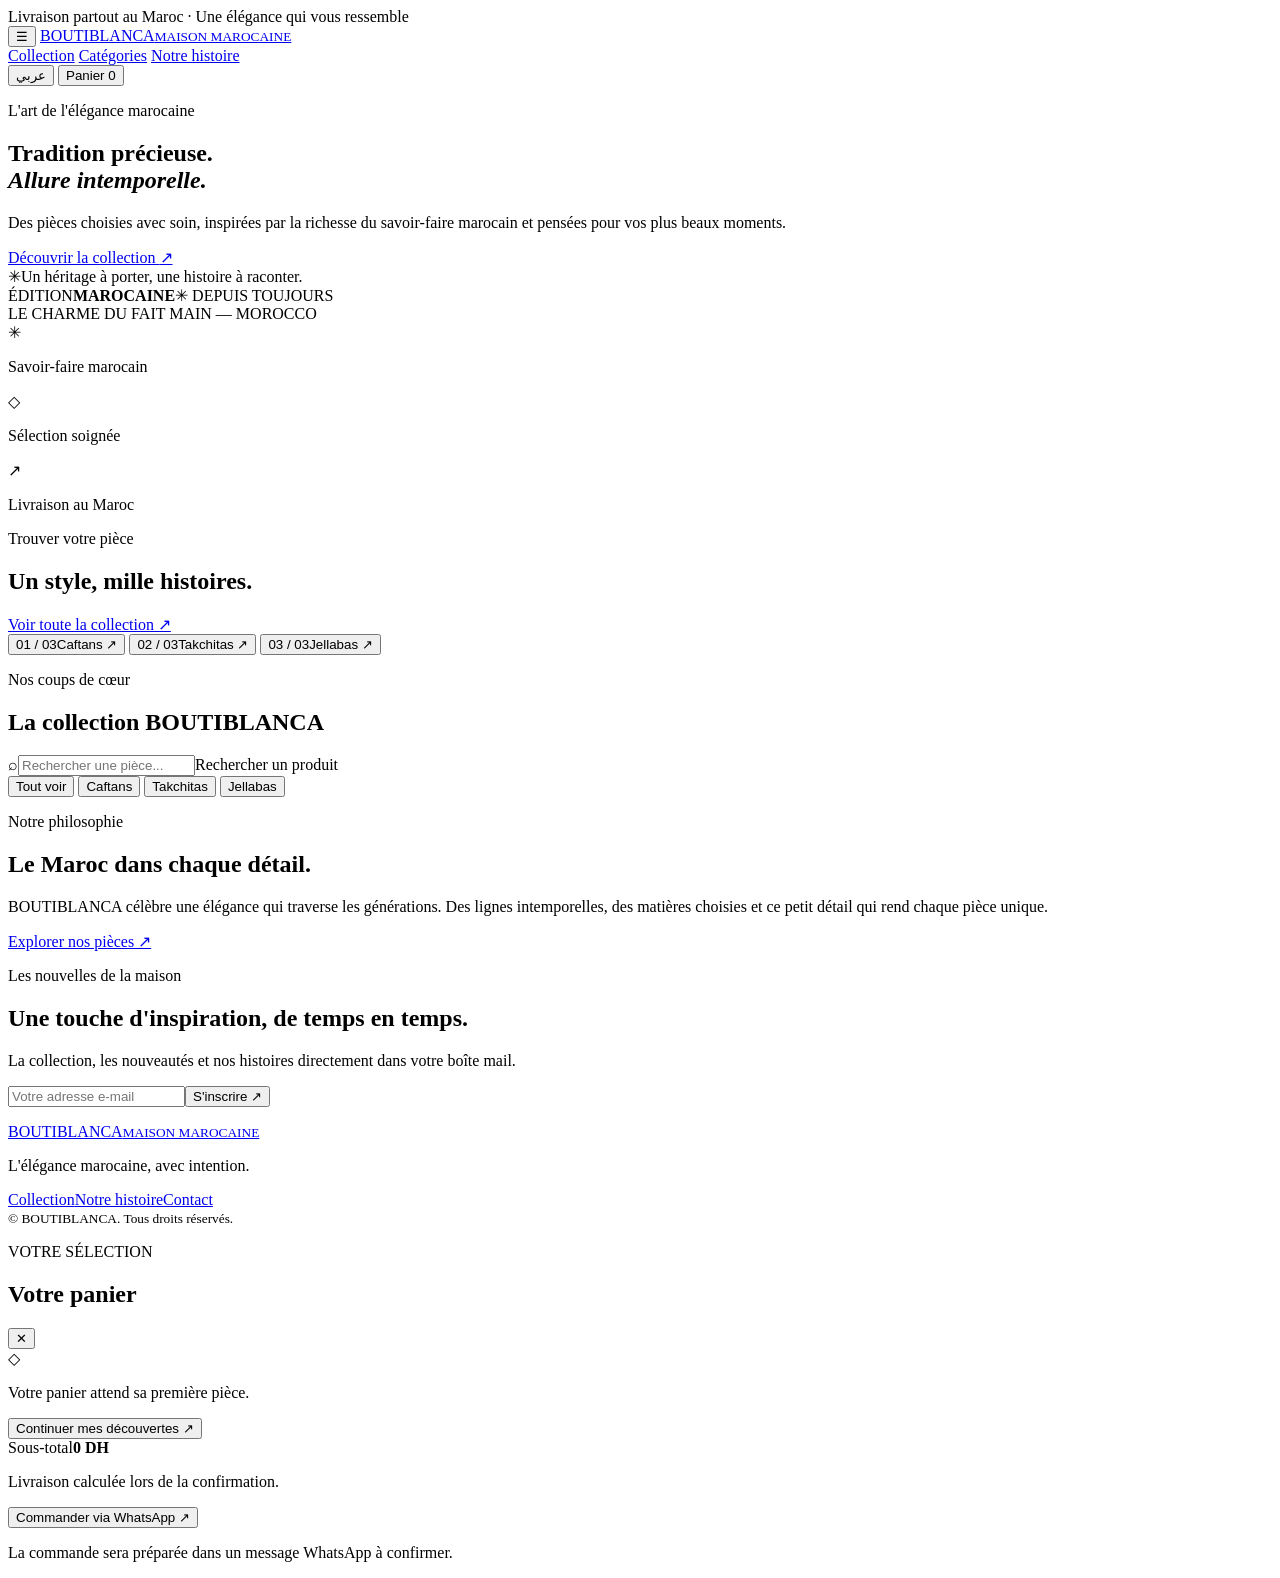
==== index.html @ eedfd156 "feat: add BOUTIBLANCA storefront shell" ====
<!doctype html>
<html lang="fr">
<head>
  <meta charset="UTF-8" />
  <meta name="viewport" content="width=device-width, initial-scale=1.0" />
  <meta name="theme-color" content="#f7f4ee" />
  <meta name="description" content="BOUTIBLANCA — une sélection raffinée de caftans, takchitas et jellabas marocaines." />
  <title>BOUTIBLANCA — L'élégance marocaine</title>
  <link rel="preconnect" href="https://fonts.googleapis.com" />
  <link rel="preconnect" href="https://fonts.gstatic.com" crossorigin />
  <link href="https://fonts.googleapis.com/css2?family=DM+Sans:wght@400;500;600;700&family=Playfair+Display:wght@400;500;600;700&display=swap" rel="stylesheet" />
  <link rel="stylesheet" href="./styles.css" />
  <script src="./app.js" defer></script>
</head>
<body>
  <div class="announcement" data-i18n="announcement">Livraison partout au Maroc · Une élégance qui vous ressemble</div>
  <header class="site-header">
    <button class="icon-button mobile-menu" id="mobile-menu" aria-label="Ouvrir le menu"><span>☰</span></button>
    <a class="wordmark" href="#" aria-label="BOUTIBLANCA accueil">BOUTI<span>BLANCA</span><small>MAISON MAROCAINE</small></a>
    <nav class="main-nav" id="main-nav" aria-label="Navigation principale">
      <a href="#collection" data-i18n="navCollection">Collection</a>
      <a href="#categories" data-i18n="navCategories">Catégories</a>
      <a href="#story" data-i18n="navStory">Notre histoire</a>
    </nav>
    <div class="header-actions">
      <button class="language-switch" id="language-switch" aria-label="Switch language">عربي</button>
      <button class="icon-button cart-trigger" id="cart-trigger" aria-label="Ouvrir le panier">Panier <span class="cart-count" id="cart-count">0</span></button>
    </div>
  </header>

  <main>
    <section class="hero">
      <div class="hero-copy">
        <p class="eyebrow" data-i18n="heroEyebrow">L'art de l'élégance marocaine</p>
        <h1 data-i18n="heroTitle">Tradition précieuse.<br><em>Allure intemporelle.</em></h1>
        <p class="hero-description" data-i18n="heroDescription">Des pièces choisies avec soin, inspirées par la richesse du savoir-faire marocain et pensées pour vos plus beaux moments.</p>
        <a class="button button-dark" href="#collection" data-i18n="discover">Découvrir la collection <span aria-hidden="true">↗</span></a>
        <div class="hero-note"><span class="ornament">✳</span><span data-i18n="heroNote">Un héritage à porter, une histoire à raconter.</span></div>
      </div>
      <div class="hero-art" role="img" aria-label="Ambiance éditoriale de mode marocaine">
        <div class="hero-image image-caftan"></div>
        <div class="hero-stamp"><span>ÉDITION</span><strong>MAROCAINE</strong><span>✳ DEPUIS TOUJOURS</span></div>
        <div class="hero-caption">LE CHARME DU FAIT MAIN <span>—</span> MOROCCO</div>
      </div>
    </section>

    <section class="trust-strip" aria-label="Nos engagements">
      <div><span>✳</span><p data-i18n="trustCraft">Savoir-faire marocain</p></div>
      <div><span>◇</span><p data-i18n="trustSelection">Sélection soignée</p></div>
      <div><span>↗</span><p data-i18n="trustDelivery">Livraison au Maroc</p></div>
    </section>

    <section class="category-section section-wrap" id="categories">
      <div class="section-heading">
        <div><p class="eyebrow" data-i18n="categoryEyebrow">Trouver votre pièce</p><h2 data-i18n="categoryTitle">Un style, mille histoires.</h2></div>
        <a class="text-link" href="#collection" data-i18n="viewAll">Voir toute la collection ↗</a>
      </div>
      <div class="category-grid">
        <button class="category-card category-caftan" data-category="Caftan"><span class="category-number">01 / 03</span><span class="category-label">Caftans <span>↗</span></span></button>
        <button class="category-card category-takchita" data-category="Takchita"><span class="category-number">02 / 03</span><span class="category-label">Takchitas <span>↗</span></span></button>
        <button class="category-card category-jellaba" data-category="Jellaba"><span class="category-number">03 / 03</span><span class="category-label">Jellabas <span>↗</span></span></button>
      </div>
    </section>

    <section class="collection-section section-wrap" id="collection">
      <div class="section-heading collection-heading">
        <div><p class="eyebrow" data-i18n="collectionEyebrow">Nos coups de cœur</p><h2 data-i18n="collectionTitle">La collection BOUTIBLANCA</h2></div>
        <label class="search-box"><span aria-hidden="true">⌕</span><input id="product-search" type="search" placeholder="Rechercher une pièce..." data-i18n-placeholder="searchPlaceholder" /><span class="sr-only">Rechercher un produit</span></label>
      </div>
      <div class="filter-row" id="filter-row">
        <button class="filter-chip active" data-filter="Tous" data-i18n="filterAll">Tout voir</button>
        <button class="filter-chip" data-filter="Caftan">Caftans</button>
        <button class="filter-chip" data-filter="Takchita">Takchitas</button>
        <button class="filter-chip" data-filter="Jellaba">Jellabas</button>
        <span class="result-count" id="result-count"></span>
      </div>
      <div class="product-grid" id="product-grid" aria-live="polite"></div>
    </section>

    <section class="story-section" id="story">
      <div class="story-image"></div>
      <div class="story-copy"><p class="eyebrow" data-i18n="storyEyebrow">Notre philosophie</p><h2 data-i18n="storyTitle">Le Maroc dans chaque détail.</h2><p data-i18n="storyText">BOUTIBLANCA célèbre une élégance qui traverse les générations. Des lignes intemporelles, des matières choisies et ce petit détail qui rend chaque pièce unique.</p><a class="text-link" href="#collection" data-i18n="storyLink">Explorer nos pièces ↗</a></div>
    </section>

    <section class="newsletter section-wrap">
      <p class="eyebrow" data-i18n="newsletterEyebrow">Les nouvelles de la maison</p><h2 data-i18n="newsletterTitle">Une touche d'inspiration, de temps en temps.</h2>
      <p data-i18n="newsletterText">La collection, les nouveautés et nos histoires directement dans votre boîte mail.</p>
      <form id="newsletter-form"><input type="email" id="newsletter-email" placeholder="Votre adresse e-mail" required /><button class="button button-dark" type="submit" data-i18n="subscribe">S'inscrire ↗</button></form>
      <p class="form-feedback" id="newsletter-feedback" role="status"></p>
    </section>
  </main>

  <footer class="site-footer"><a class="wordmark footer-wordmark" href="#">BOUTI<span>BLANCA</span><small>MAISON MAROCAINE</small></a><p data-i18n="footerText">L'élégance marocaine, avec intention.</p><div class="footer-links"><a href="#collection" data-i18n="navCollection">Collection</a><a href="#story" data-i18n="navStory">Notre histoire</a><a href="mailto:bonjour@boutiblanca.ma">Contact</a></div><small>© <span id="year"></span> BOUTIBLANCA. <span data-i18n="rights">Tous droits réservés.</span></small></footer>

  <div class="cart-backdrop" id="cart-backdrop"></div>
  <aside class="cart-drawer" id="cart-drawer" aria-label="Votre panier" aria-hidden="true">
    <div class="cart-header"><div><p class="eyebrow" data-i18n="yourSelection">VOTRE SÉLECTION</p><h2 data-i18n="yourCart">Votre panier</h2></div><button class="icon-button" id="cart-close" aria-label="Fermer le panier">✕</button></div>
    <div class="cart-items" id="cart-items"></div>
    <div class="cart-empty" id="cart-empty"><span>◇</span><p data-i18n="emptyCart">Votre panier attend sa première pièce.</p><button class="text-link" id="continue-shopping" data-i18n="continueShopping">Continuer mes découvertes ↗</button></div>
    <div class="cart-footer"><div class="cart-total"><span data-i18n="subtotal">Sous-total</span><strong id="cart-total">0 DH</strong></div><p data-i18n="shippingNote">Livraison calculée lors de la confirmation.</p><button class="button button-dark checkout-button" id="checkout-button" data-i18n="orderWhatsApp">Commander via WhatsApp ↗</button><p class="checkout-note" data-i18n="checkoutNote">La commande sera préparée dans un message WhatsApp à confirmer.</p></div>
  </aside>
  <div class="toast" id="toast" role="status" aria-live="polite"></div>
</body>
</html>
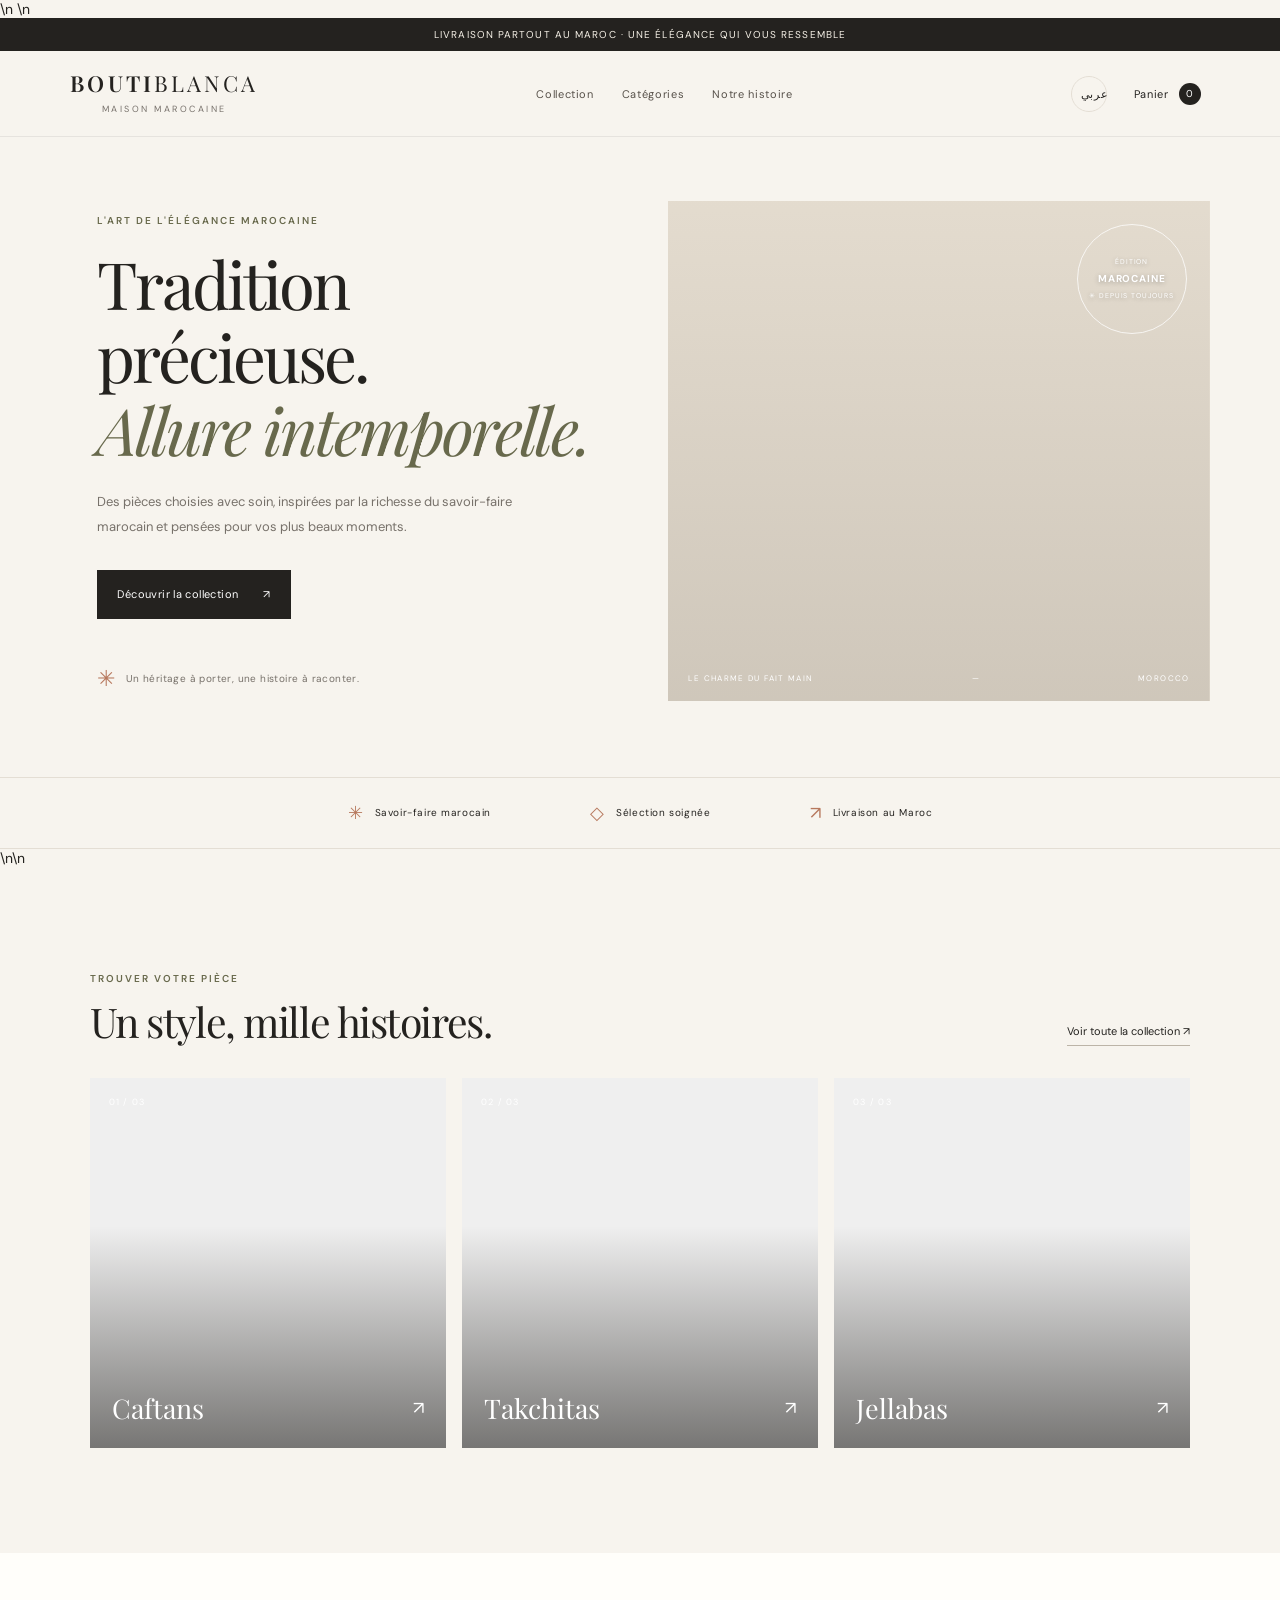
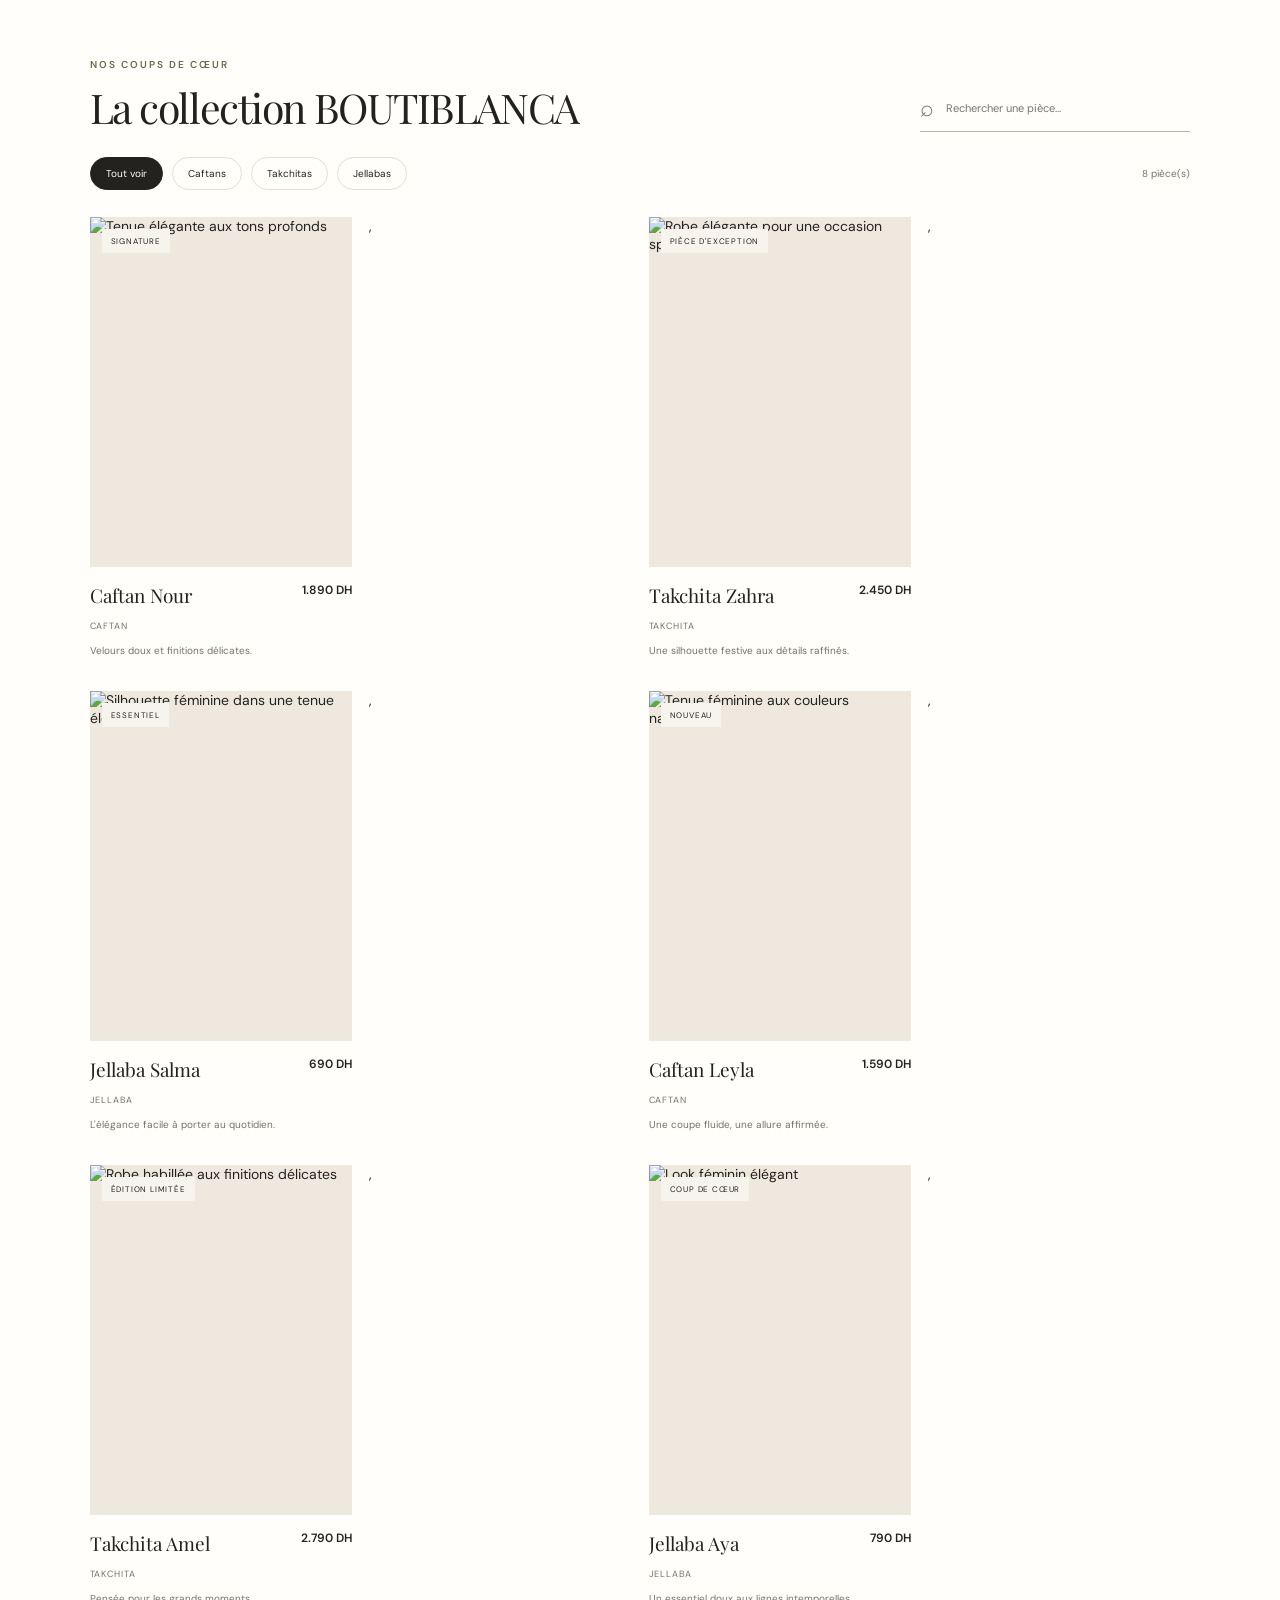
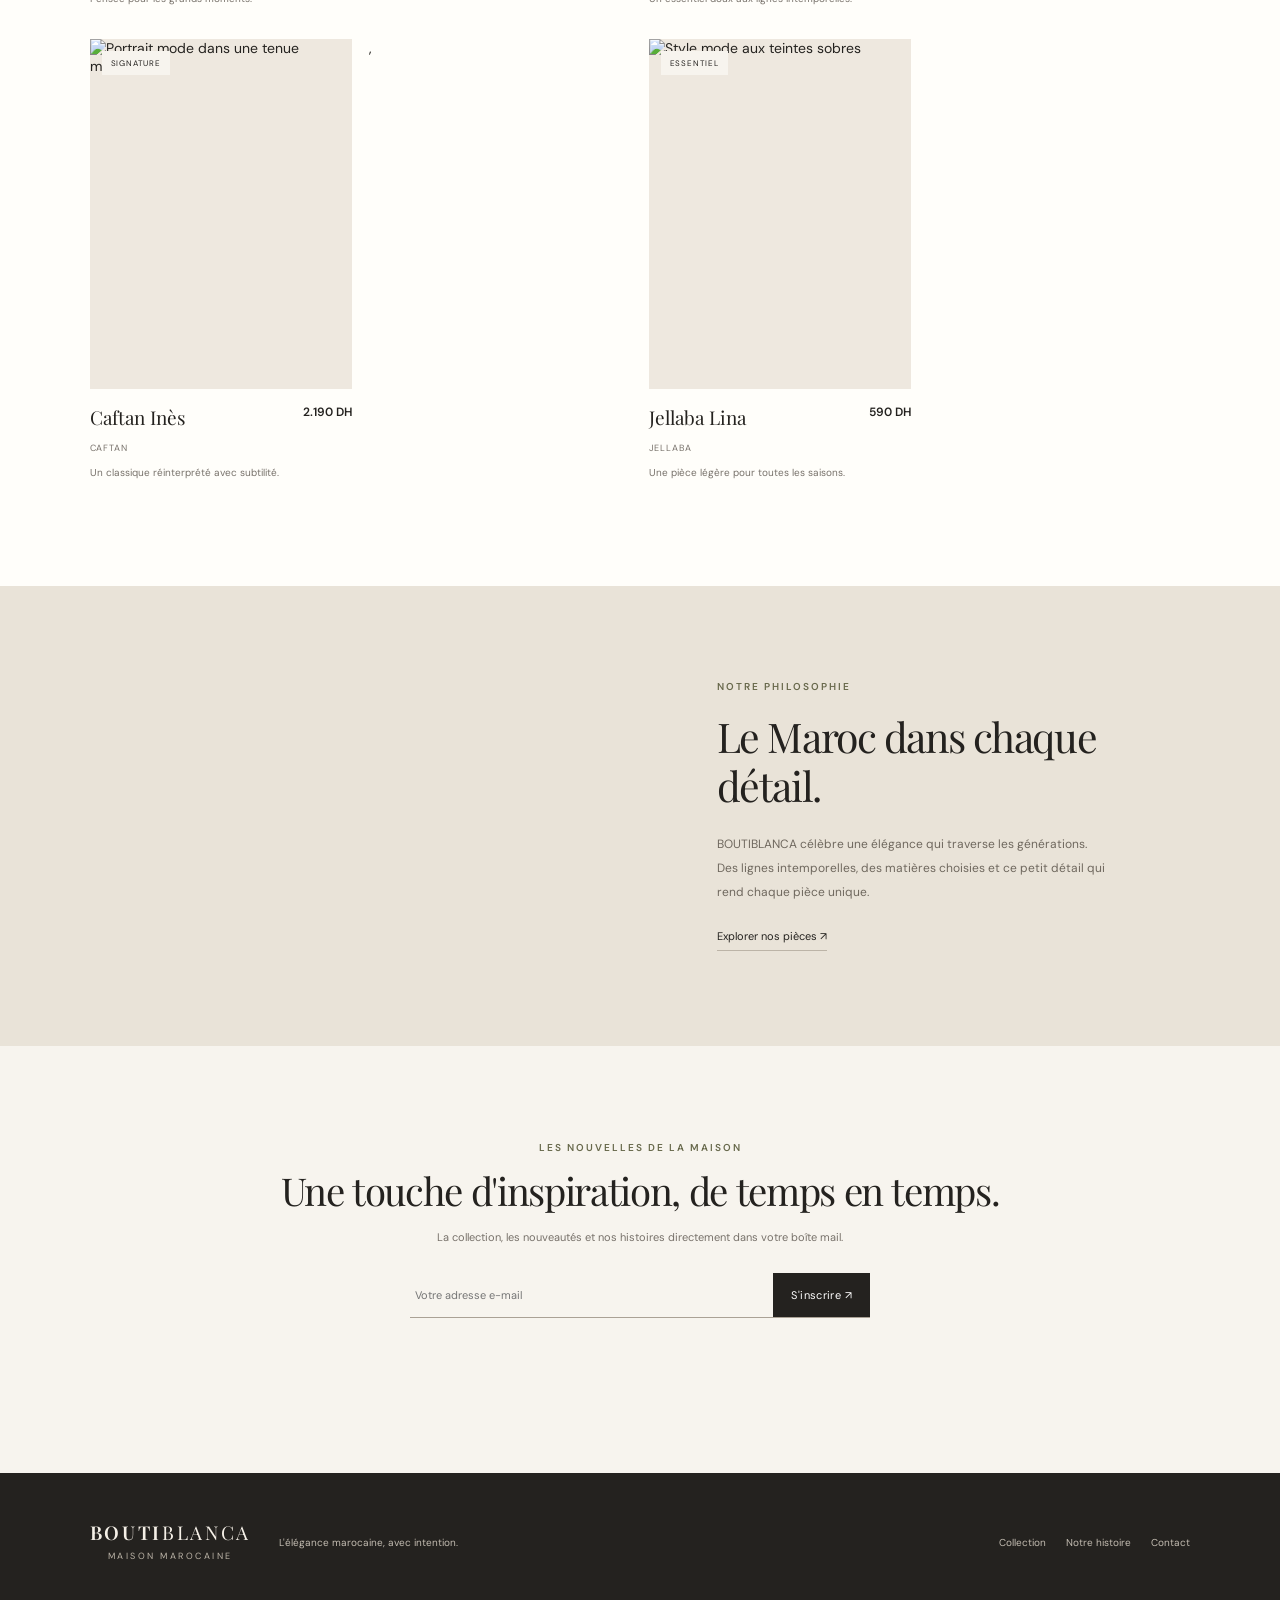
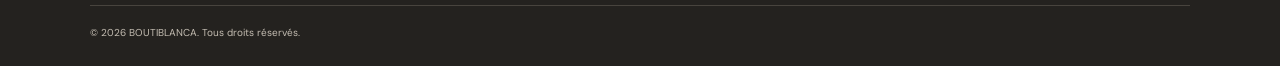
==== commit e61ac06a: "Load Supabase client and add published landing page section" ====
--- a/index.html
+++ b/index.html
@@ -10,7 +10,7 @@
   <link rel="preconnect" href="https://fonts.gstatic.com" crossorigin />
   <link href="https://fonts.googleapis.com/css2?family=DM+Sans:wght@400;500;600;700&family=Playfair+Display:wght@400;500;600;700&display=swap" rel="stylesheet" />
   <link rel="stylesheet" href="./styles.css" />
-  <script src="./app.js" defer></script>
+  <script src="https://cdn.jsdelivr.net/npm/@supabase/supabase-js@2"></script>\n  <script src="./supabase-config.js"></script>\n  <script src="./app.js" defer></script>
 </head>
 <body>
   <div class="announcement" data-i18n="announcement">Livraison partout au Maroc · Une élégance qui vous ressemble</div>
@@ -50,7 +50,7 @@
       <div><span>↗</span><p data-i18n="trustDelivery">Livraison au Maroc</p></div>
     </section>
 
-    <section class="category-section section-wrap" id="categories">
+    <section class="section-wrap campaign-section" id="published-pages" hidden></section>\n\n    <section class="category-section section-wrap" id="categories">
       <div class="section-heading">
         <div><p class="eyebrow" data-i18n="categoryEyebrow">Trouver votre pièce</p><h2 data-i18n="categoryTitle">Un style, mille histoires.</h2></div>
         <a class="text-link" href="#collection" data-i18n="viewAll">Voir toute la collection ↗</a>
--- a/styles.css
+++ b/styles.css
@@ -0,0 +1 @@
+:root{--paper:#f7f4ee;--white:#fffefa;--ink:#24221f;--muted:#77716a;--line:#e4ded4;--olive:#68694c;--clay:#b7785d;--serif:"Playfair Display",Georgia,serif;--sans:"DM Sans",Arial,sans-serif}*{box-sizing:border-box}html{scroll-behavior:smooth;scroll-padding-top:100px}body{margin:0;background:var(--paper);color:var(--ink);font-family:var(--sans);font-size:14px;-webkit-font-smoothing:antialiased}body.no-scroll{overflow:hidden}button,input{font:inherit}button,a{-webkit-tap-highlight-color:transparent}a{color:inherit;text-decoration:none}button{color:inherit}.announcement{padding:10px 16px;text-align:center;background:var(--ink);color:#f6f1e7;font-size:10px;letter-spacing:.11em;text-transform:uppercase}.site-header{height:86px;padding:0 5.5%;display:flex;align-items:center;justify-content:space-between;gap:24px;background:rgba(247,244,238,.94);position:sticky;top:0;z-index:10;border-bottom:1px solid rgba(36,34,31,.08);backdrop-filter:blur(14px)}.wordmark{font-family:var(--serif);font-size:22px;letter-spacing:.14em;font-weight:600;white-space:nowrap;line-height:1.05}.wordmark span{font-weight:400}.wordmark small{display:block;font:9px var(--sans);letter-spacing:.28em;margin-top:7px;text-align:center;color:var(--muted)}.main-nav,.header-actions{display:flex;align-items:center;gap:28px}.main-nav a,.header-actions button{font-size:11px;letter-spacing:.06em}.main-nav a{color:#575149;transition:color .2s}.main-nav a:hover,.text-link:hover{color:var(--clay)}.header-actions{gap:18px}.icon-button,.language-switch{border:0;background:transparent;cursor:pointer;padding:9px}.language-switch{border:1px solid var(--line);border-radius:50%;width:36px;height:36px}.cart-trigger{display:flex;align-items:center;gap:10px}.cart-count{display:grid;place-items:center;background:var(--ink);color:white;width:22px;height:22px;border-radius:50%;font-size:10px}.mobile-menu{display:none}.hero{min-height:590px;display:grid;grid-template-columns:1fr 1fr;padding:42px 5.5% 54px;gap:5%;align-items:center}.hero-copy{padding:35px 0 30px 5%}.eyebrow{text-transform:uppercase;font-size:10px;letter-spacing:.2em;color:var(--olive);font-weight:600;margin:0 0 19px}.hero h1{font:clamp(43px,5.1vw,70px)/1.12 var(--serif);letter-spacing:-.045em;font-weight:400;margin:0;max-width:570px}.hero h1 em{color:var(--olive);font-weight:400}.hero-description{max-width:430px;line-height:1.9;color:var(--muted);font-size:13px;margin:25px 0 30px}.button{border:0;display:inline-flex;justify-content:center;align-items:center;gap:25px;padding:16px 20px;min-height:49px;cursor:pointer;font-size:11px;letter-spacing:.035em;transition:transform .2s,background .2s}.button:hover{transform:translateY(-2px)}.button-dark{background:var(--ink);color:white}.button-dark:hover{background:var(--olive)}.hero-note{display:flex;align-items:center;gap:10px;color:var(--muted);font-size:10px;margin-top:45px;letter-spacing:.04em}.ornament{font-size:22px;color:var(--clay)}.hero-art{height:500px;position:relative;background:#e7dfd2;overflow:hidden}.hero-image{position:absolute;inset:0;background-size:cover;background-position:center}.image-caftan{background-image:linear-gradient(180deg,rgba(45,37,28,.02),rgba(45,37,28,.13)),url("https://images.unsplash.com/photo-1610030469983-98e550d6193c?auto=format&fit=crop&w=1200&q=85");background-position:center 38%}.hero-stamp{position:absolute;right:23px;top:23px;width:110px;height:110px;border:1px solid rgba(255,255,255,.75);border-radius:50%;display:flex;flex-direction:column;justify-content:center;align-items:center;color:white;gap:6px;text-shadow:0 1px 5px #3335;font-size:7px;letter-spacing:.12em}.hero-stamp strong{font-size:10px}.hero-caption{position:absolute;bottom:18px;left:20px;right:20px;color:white;font-size:8px;letter-spacing:.17em;display:flex;justify-content:space-between}.trust-strip{border-top:1px solid var(--line);border-bottom:1px solid var(--line);display:flex;justify-content:center;gap:8%;padding:23px 20px}.trust-strip div{display:flex;align-items:center;gap:12px}.trust-strip div>span{font-size:18px;color:var(--clay)}.trust-strip p{font-size:10px;letter-spacing:.06em;margin:0}.section-wrap{padding:105px 7%}.section-heading{display:flex;align-items:end;justify-content:space-between;gap:25px;margin-bottom:32px}.section-heading h2,.story-copy h2,.newsletter h2{font:400 clamp(31px,3.2vw,44px)/1.2 var(--serif);letter-spacing:-.035em;margin:0}.section-heading .eyebrow{margin-bottom:12px}.text-link{font-size:11px;border-bottom:1px solid #bcb4a7;padding-bottom:7px;transition:color .2s;white-space:nowrap}.category-grid{display:grid;grid-template-columns:repeat(3,1fr);gap:16px}.category-card{height:370px;position:relative;border:0;padding:0;cursor:pointer;text-align:left;overflow:hidden;background-size:cover;background-position:center;isolation:isolate}.category-card:before{content:"";position:absolute;inset:0;background:linear-gradient(180deg,transparent 40%,rgba(20,18,15,.55));z-index:-1;transition:transform .6s}.category-card:hover{background-size:cover}.category-card:hover:after{transform:scale(1.04)}.category-card:after{content:"";position:absolute;inset:0;background-size:cover;background-position:center;z-index:-2;transition:transform .6s}.category-caftan:after{background-image:url("https://images.unsplash.com/photo-1610030469983-98e550d6193c?auto=format&fit=crop&w=800&q=80")}.category-takchita:after{background-image:url("https://images.unsplash.com/photo-1595777457583-95e059d581b8?auto=format&fit=crop&w=800&q=80")}.category-jellaba:after{background-image:url("https://images.unsplash.com/photo-1539109136881-3be0616acf4b?auto=format&fit=crop&w=800&q=80")}.category-number{position:absolute;top:18px;left:19px;color:#fff;font-size:9px;letter-spacing:.14em}.category-label{position:absolute;bottom:22px;left:22px;right:22px;color:#fff;font:27px var(--serif);display:flex;justify-content:space-between;align-items:center}.category-label span{font:18px var(--sans)}.collection-section{background:var(--white)}.collection-heading{margin-bottom:25px}.search-box{display:flex;align-items:center;gap:10px;border-bottom:1px solid #bdb5a8;padding:8px 0;width:min(270px,100%);color:var(--muted)}.search-box>span{font-size:23px}.search-box input{border:0;background:transparent;outline:none;width:100%;font-size:11px;color:var(--ink)}.filter-row{display:flex;align-items:center;gap:9px;margin-bottom:27px;flex-wrap:wrap}.filter-chip{border:1px solid var(--line);background:transparent;padding:9px 15px;border-radius:30px;font-size:10px;cursor:pointer;transition:all .2s}.filter-chip.active,.filter-chip:hover{background:var(--ink);border-color:var(--ink);color:#fff}.result-count{margin-left:auto;font-size:10px;color:var(--muted)}.product-grid{display:grid;grid-template-columns:repeat(4,minmax(0,1fr));gap:32px 17px}.product-card{min-width:0}.product-image-wrap{position:relative;aspect-ratio:3/4;background:#eee8df;overflow:hidden}.product-image{width:100%;height:100%;object-fit:cover;display:block;transition:transform .6s}.product-card:hover .product-image{transform:scale(1.04)}.product-badge{position:absolute;top:12px;left:12px;background:var(--paper);padding:7px 9px;font-size:8px;letter-spacing:.1em;text-transform:uppercase}.quick-add{position:absolute;left:10px;right:10px;bottom:10px;border:0;background:rgba(255,254,250,.95);padding:12px;font-size:10px;cursor:pointer;transform:translateY(130%);transition:transform .25s}.product-card:hover .quick-add,.quick-add:focus{transform:translateY(0)}.product-info{padding-top:15px}.product-meta{display:flex;justify-content:space-between;gap:10px;align-items:start}.product-name{font:19px var(--serif);margin:0 0 7px}.product-category{font-size:9px;letter-spacing:.1em;text-transform:uppercase;color:var(--muted)}.product-price{font-size:12px;font-weight:600;white-space:nowrap}.product-description{font-size:10px;color:var(--muted);line-height:1.7;margin:9px 0 0}.no-results{grid-column:1/-1;text-align:center;padding:60px 15px;color:var(--muted)}.story-section{display:grid;grid-template-columns:1fr 1fr;min-height:460px;background:#e9e3d8}.story-image{background:url("https://images.unsplash.com/photo-1590736969955-71cc94901144?auto=format&fit=crop&w=1200&q=85") center 35%/cover;min-height:390px}.story-copy{padding:80px 12%;display:flex;flex-direction:column;align-items:flex-start;justify-content:center}.story-copy h2{max-width:400px}.story-copy>p:not(.eyebrow){font-size:12px;color:#6f685e;line-height:2;max-width:390px;margin:22px 0 25px}.newsletter{text-align:center;padding-top:95px;padding-bottom:100px}.newsletter .eyebrow{margin-bottom:13px}.newsletter h2{font-size:clamp(28px,3vw,39px)}.newsletter>p:not(.eyebrow){color:var(--muted);font-size:11px;margin:15px auto 25px;line-height:1.8}.newsletter form{display:flex;max-width:460px;margin:0 auto;gap:0;border-bottom:1px solid #aaa195}.newsletter input{flex:1;min-width:0;border:0;background:transparent;padding:15px 5px;outline:none;font-size:11px}.newsletter .button{min-height:44px;padding:12px 18px}.form-feedback{font-size:11px;color:var(--olive);min-height:15px}.site-footer{background:#24221f;color:#f5f0e7;padding:50px 7% 27px;display:flex;align-items:center;gap:28px;flex-wrap:wrap}.footer-wordmark{font-size:19px}.footer-wordmark small{color:#bdb5a8}.site-footer>p{font-size:10px;color:#c4bdb2;margin-right:auto}.footer-links{display:flex;gap:20px}.footer-links a,.site-footer>small{font-size:10px;color:#c4bdb2}.site-footer>small{width:100%;border-top:1px solid #48443e;padding-top:20px;margin-top:15px}.cart-backdrop{position:fixed;inset:0;background:#17161280;z-index:20;opacity:0;visibility:hidden;transition:all .25s}.cart-backdrop.open{opacity:1;visibility:visible}.cart-drawer{position:fixed;z-index:21;right:0;top:0;bottom:0;width:min(450px,100%);background:var(--white);padding:27px;display:flex;flex-direction:column;transform:translateX(105%);transition:transform .3s}.cart-drawer.open{transform:translateX(0)}.cart-header{display:flex;justify-content:space-between;align-items:center;border-bottom:1px solid var(--line);padding-bottom:18px}.cart-header .eyebrow{font-size:9px;margin-bottom:8px}.cart-header h2{font:29px var(--serif);margin:0}.cart-items{overflow:auto;flex:1}.cart-line{display:grid;grid-template-columns:75px 1fr auto;gap:14px;padding:18px 0;border-bottom:1px solid var(--line)}.cart-line img{width:75px;height:95px;object-fit:cover}.cart-line h3{font:16px var(--serif);margin:2px 0 7px}.cart-line p{font-size:10px;color:var(--muted);margin:0 0 10px}.quantity-control{display:flex;align-items:center;gap:12px}.quantity-control button,.remove-item{border:1px solid var(--line);background:transparent;width:25px;height:25px;cursor:pointer}.remove-item{border:0;color:var(--muted)}.cart-line-price{font-size:11px;font-weight:600;white-space:nowrap}.cart-empty{display:none;flex:1;align-items:center;justify-content:center;flex-direction:column;text-align:center;color:var(--muted)}.cart-empty.visible{display:flex}.cart-empty>span{font-size:38px;color:var(--clay)}.cart-empty p{font:20px var(--serif)}.cart-footer{border-top:1px solid var(--line);padding-top:18px}.cart-total{display:flex;justify-content:space-between;font-size:12px}.cart-total strong{font-size:15px}.cart-footer>p{font-size:10px;color:var(--muted);line-height:1.7}.checkout-button{width:100%;margin-top:10px}.checkout-note{text-align:center}.toast{position:fixed;z-index:30;bottom:25px;left:50%;transform:translate(-50%,20px);opacity:0;pointer-events:none;background:var(--ink);color:#fff;padding:13px 20px;font-size:11px;transition:all .25s;max-width:90%;text-align:center}.toast.show{opacity:1;transform:translate(-50%,0)}.sr-only{position:absolute;width:1px;height:1px;padding:0;margin:-1px;overflow:hidden;clip:rect(0,0,0,0);white-space:nowrap;border:0}html[dir="rtl"] body{text-align:right}html[dir="rtl"] .hero-copy{padding-left:0;padding-right:5%}html[dir="rtl"] .category-label{left:22px;right:22px}html[dir="rtl"] .category-number{left:auto;right:19px}html[dir="rtl"] .cart-drawer{right:auto;left:0;transform:translateX(-105%)}html[dir="rtl"] .cart-drawer.open{transform:translateX(0)}html[dir="rtl"] .product-badge{left:auto;right:12px}html[dir="rtl"] .result-count{margin-left:0;margin-right:auto}html[dir="rtl"] .hero-note{flex-direction:row-reverse}html[dir="rtl"] .cart-line{direction:rtl}@media(max-width:1000px){.site-header{padding:0 4%;gap:12px}.main-nav{gap:15px}.hero{padding-left:4%;padding-right:4%;gap:3%}.hero-art{height:440px}.hero-copy{padding-left:2%}.section-wrap{padding:80px 5%}.product-grid{grid-template-columns:repeat(3,minmax(0,1fr))}.category-card{height:320px}.story-copy{padding:55px 9%}}@media(max-width:700px){.announcement{font-size:8px;letter-spacing:.07em}.site-header{height:72px;padding:0 17px}.mobile-menu{display:block;padding-left:0}.wordmark{font-size:17px;letter-spacing:.1em}.wordmark small{font-size:7px;letter-spacing:.2em}.main-nav{display:none;position:absolute;top:71px;left:0;right:0;background:var(--paper);padding:22px;box-shadow:0 12px 18px #0000000d;flex-direction:column;align-items:flex-start;gap:20px}.main-nav.open{display:flex}.header-actions{gap:7px}.header-actions button{font-size:10px}.language-switch{width:31px;height:31px;padding:4px}.cart-trigger{gap:6px;padding-right:0}.hero{grid-template-columns:1fr;padding:38px 18px 25px;gap:30px}.hero-copy{padding:0 4%}.hero h1{font-size:47px}.hero-description{font-size:12px;margin:20px 0 23px}.hero-note{margin-top:25px}.hero-art{height:390px;margin:0 3%}.trust-strip{gap:18px;padding:19px 12px;justify-content:space-around}.trust-strip div{gap:6px}.trust-strip div>span{font-size:14px}.trust-strip p{font-size:8px;max-width:90px;line-height:1.5}.section-wrap{padding:66px 18px}.section-heading{align-items:flex-start;flex-direction:column;gap:17px;margin-bottom:25px}.section-heading h2,.story-copy h2{font-size:34px}.category-grid{grid-template-columns:1fr;gap:12px}.category-card{height:300px}.category-card:after{background-position:center 35%}.collection-heading{gap:20px}.search-box{width:100%}.product-grid{grid-template-columns:repeat(2,minmax(0,1fr));gap:25px 12px}.product-name{font-size:16px}.product-price{font-size:11px}.product-description{font-size:9px}.product-badge{font-size:7px;top:8px;left:8px}.quick-add{transform:translateY(0);left:6px;right:6px;bottom:6px;padding:10px 4px;font-size:9px}.filter-row{gap:6px}.filter-chip{padding:8px 11px;font-size:9px}.result-count{width:100%;margin:5px 0 0}.story-section{grid-template-columns:1fr}.story-image{min-height:320px}.story-copy{padding:48px 25px 55px}.newsletter{padding-top:70px;padding-bottom:75px}.newsletter form{flex-direction:column;border:0;gap:10px}.newsletter input{border-bottom:1px solid #aaa195;padding:15px 5px}.newsletter .button{width:100%}.site-footer{padding:40px 22px 24px;gap:15px}.site-footer>p{width:100%;margin:0}.footer-links{width:100%;flex-wrap:wrap}.site-footer>small{margin-top:10px}.cart-drawer{padding:22px}.cart-line{grid-template-columns:65px 1fr auto;gap:10px}.cart-line img{width:65px;height:85px}.hero-stamp{width:90px;height:90px}.hero-stamp strong{font-size:8px}}@media(prefers-reduced-motion:reduce){*,*::before,*::after{scroll-behavior:auto!important;transition:none!important;animation:none!important}}
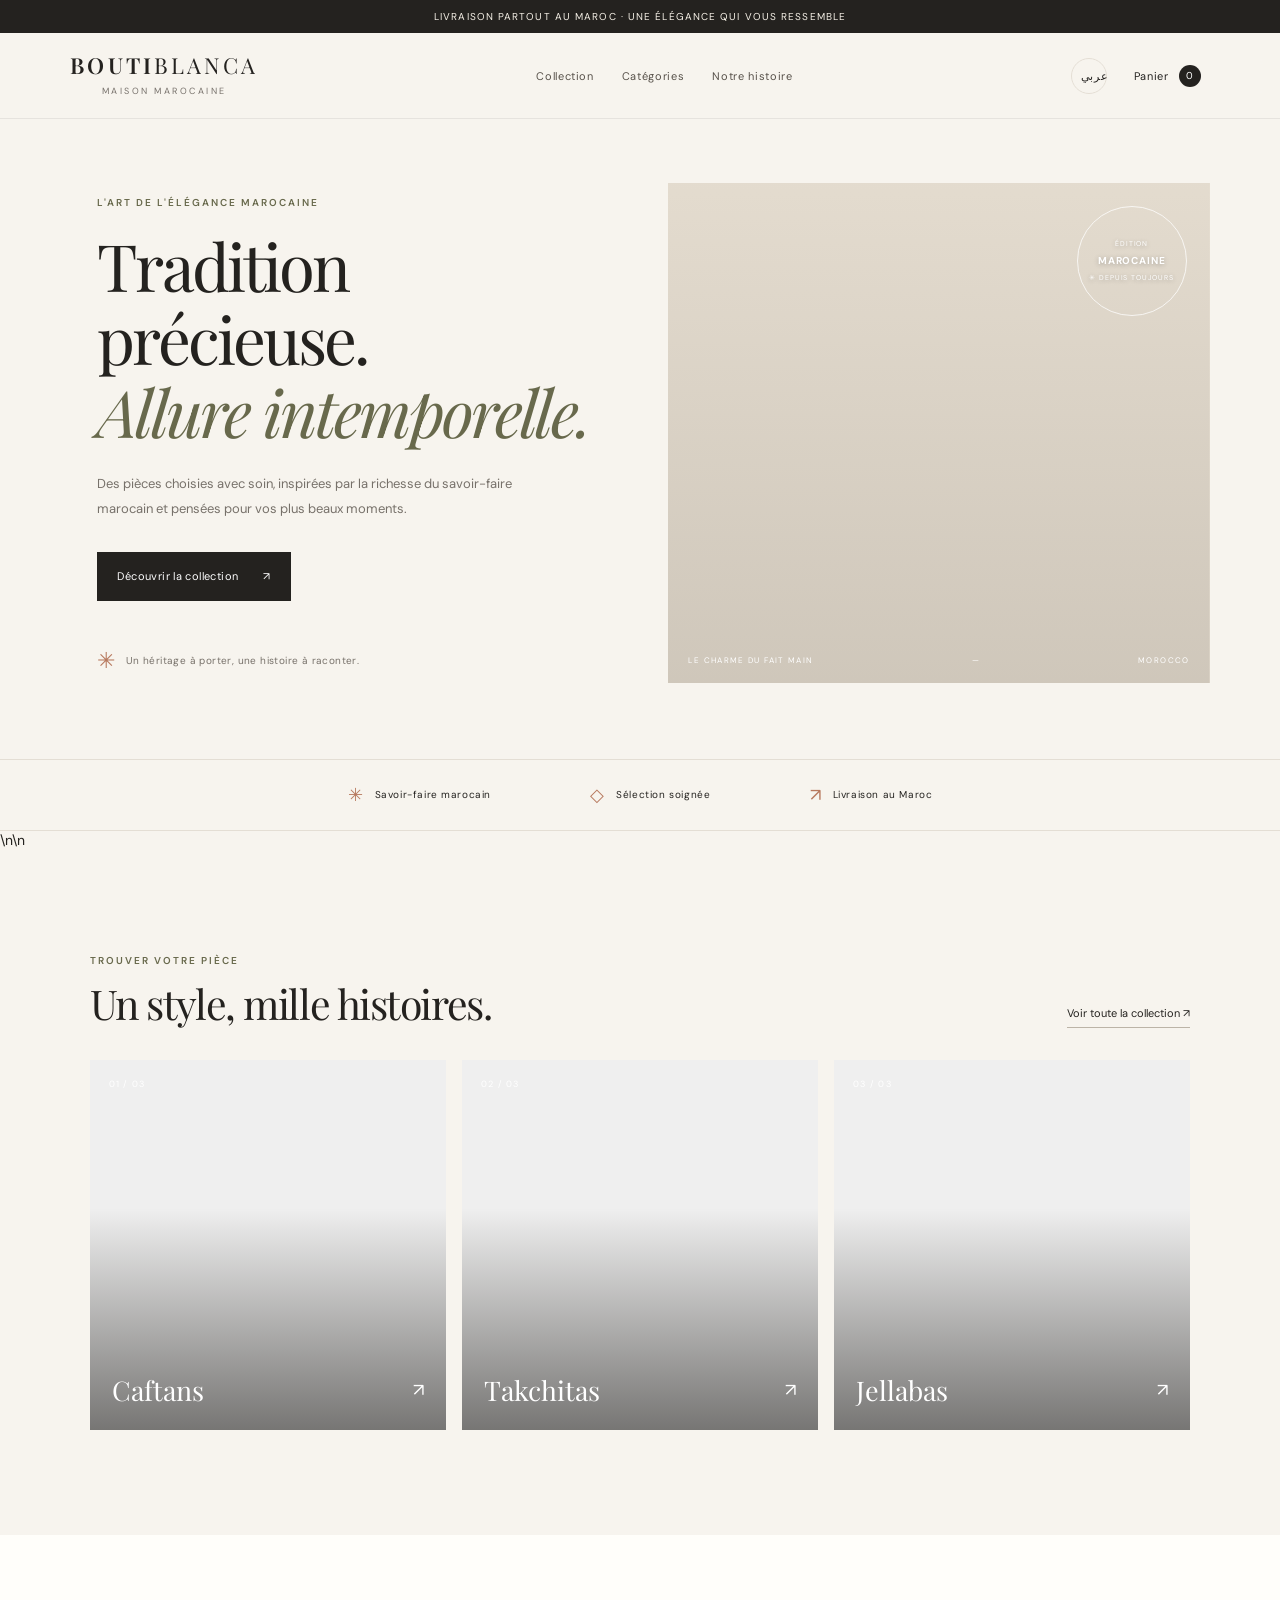
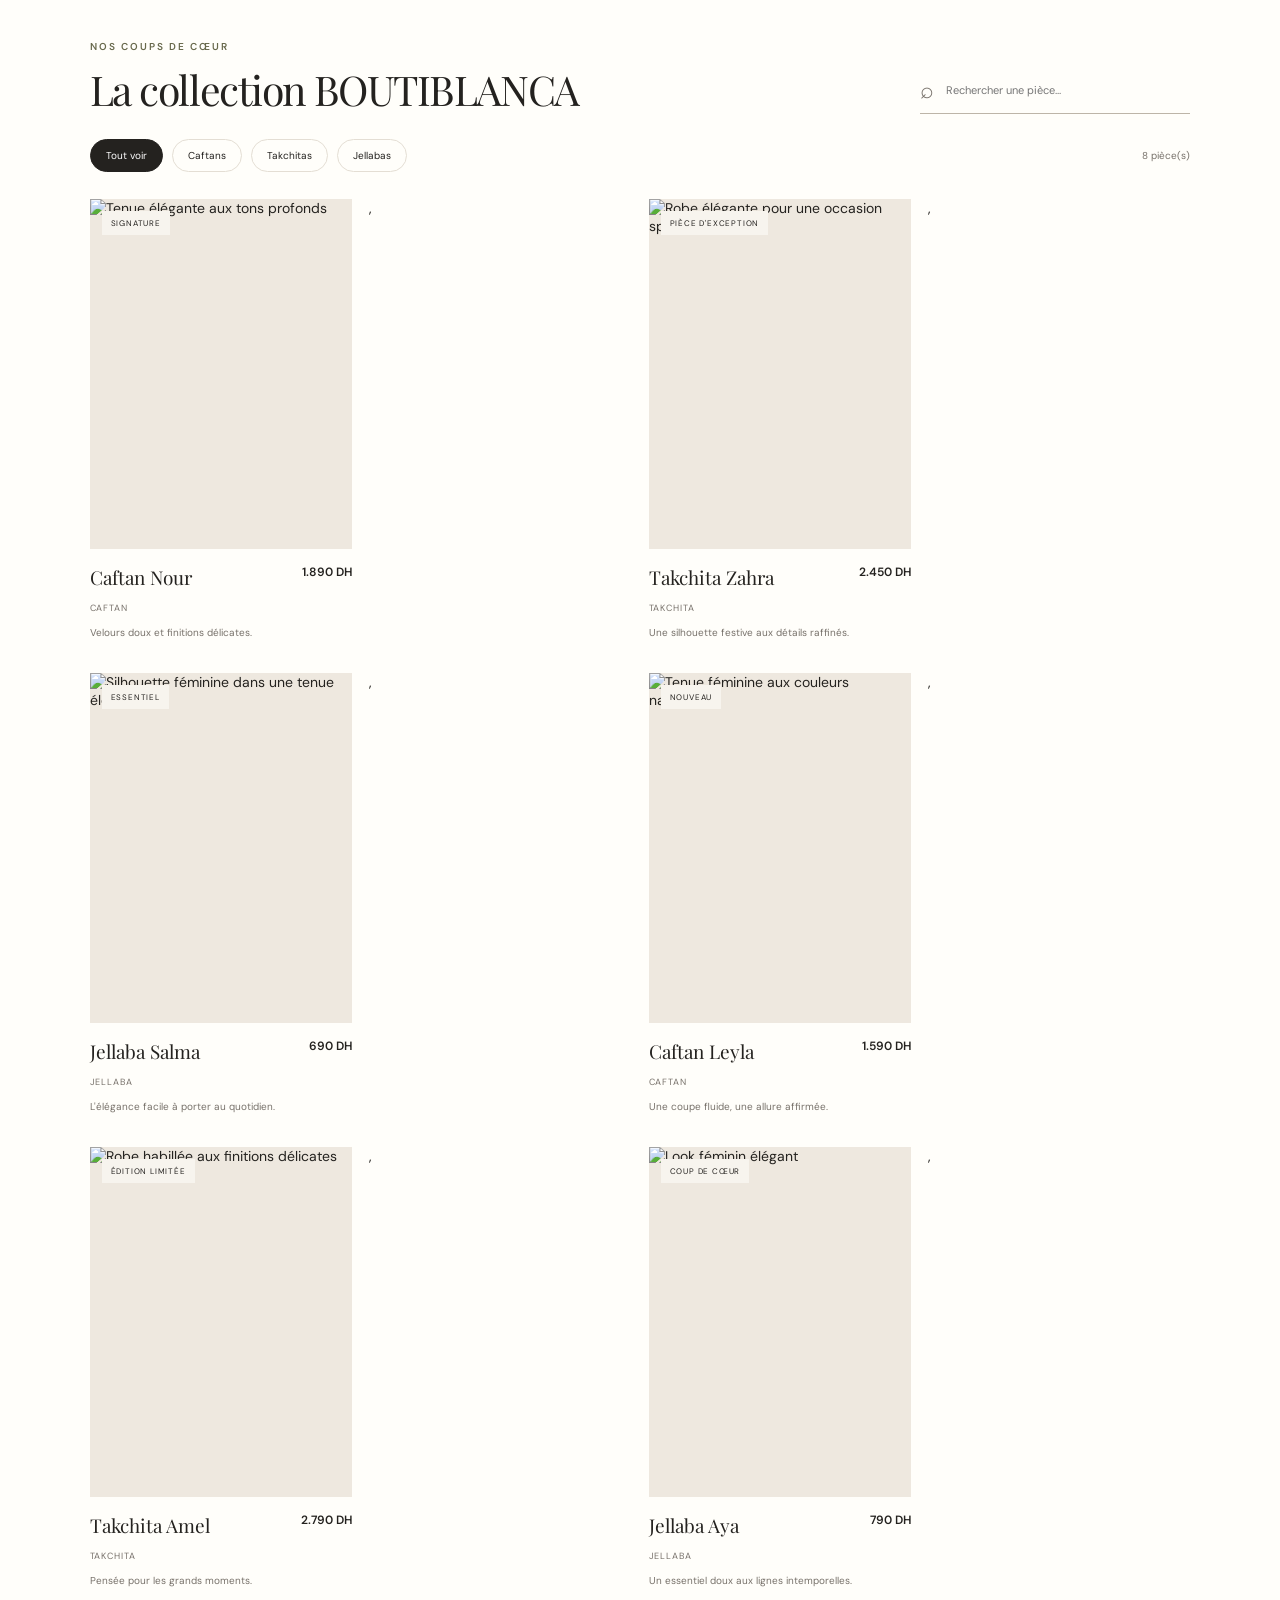
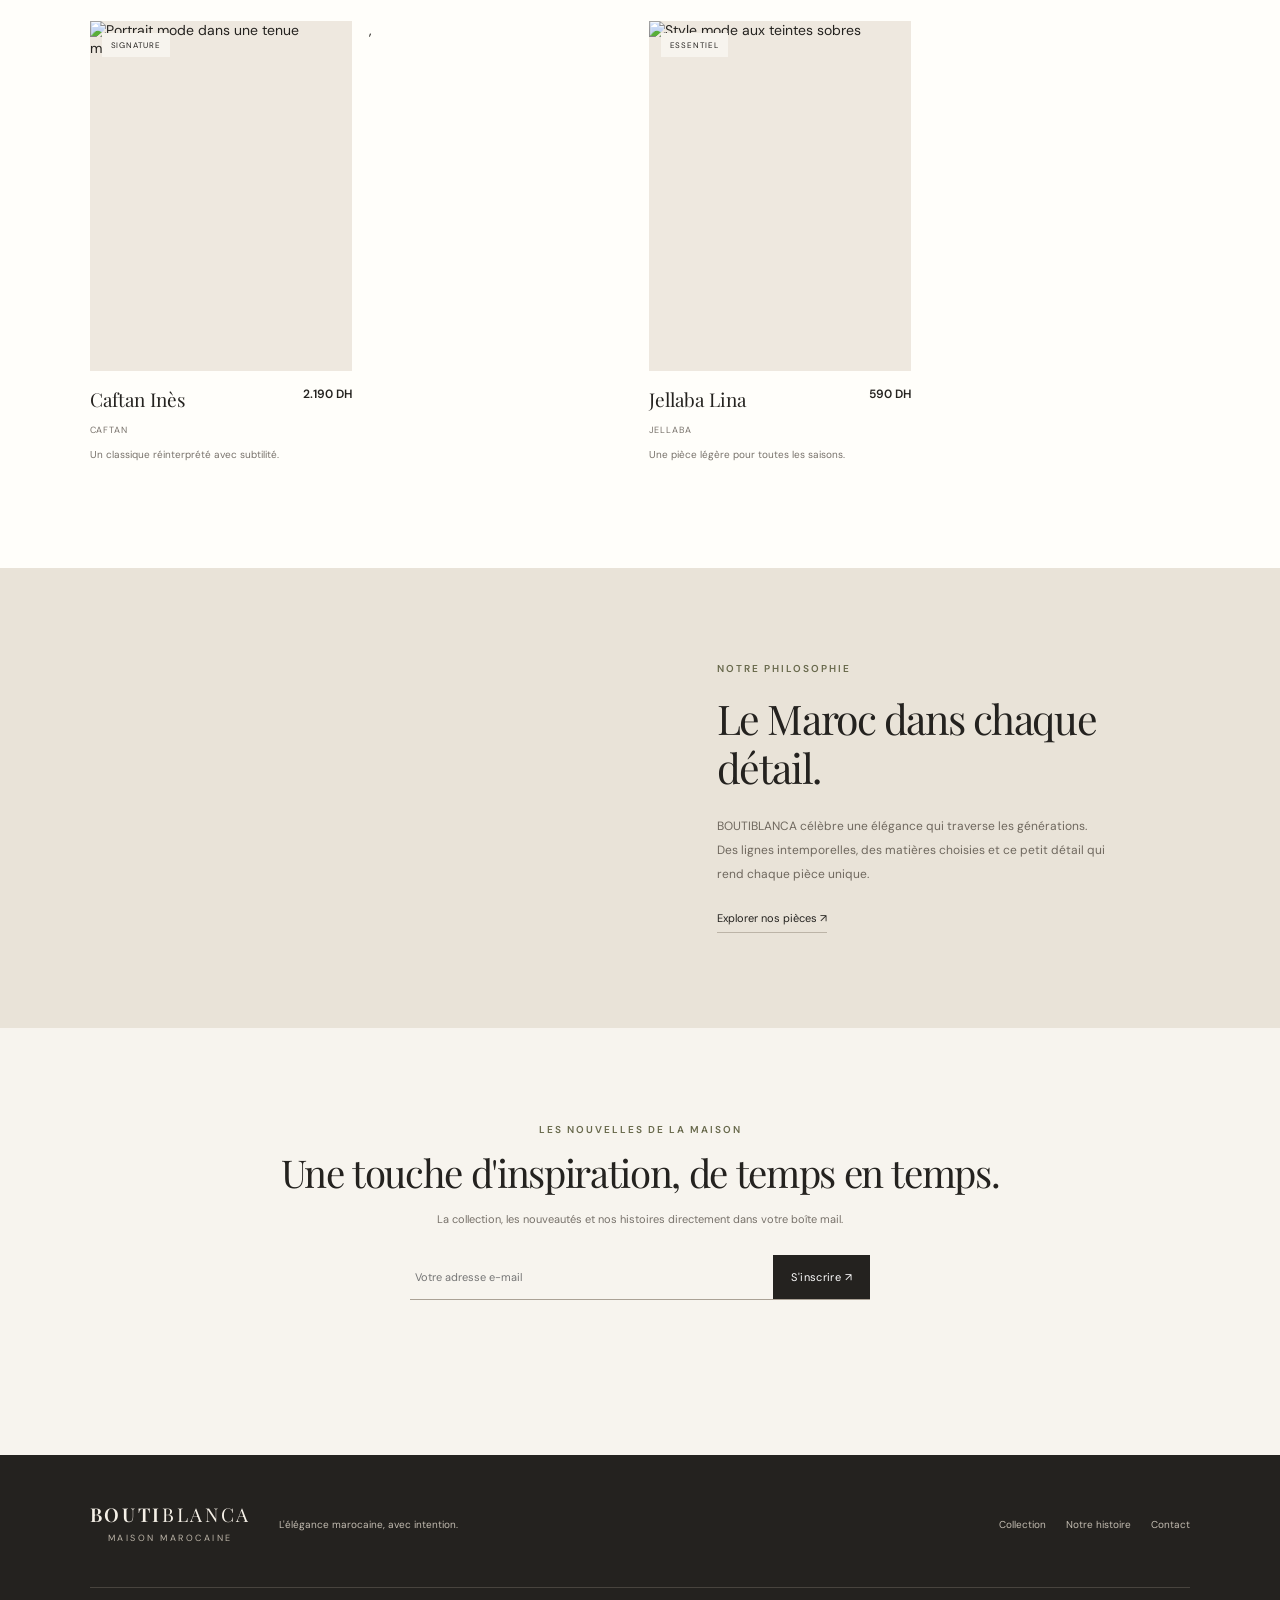
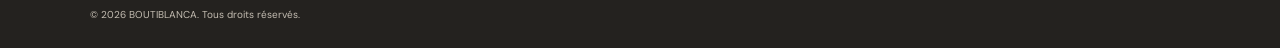
==== commit 1b8e3e90: "Add customer details form for database-backed checkout" ====
--- a/index.html
+++ b/index.html
@@ -10,7 +10,9 @@
   <link rel="preconnect" href="https://fonts.gstatic.com" crossorigin />
   <link href="https://fonts.googleapis.com/css2?family=DM+Sans:wght@400;500;600;700&family=Playfair+Display:wght@400;500;600;700&display=swap" rel="stylesheet" />
   <link rel="stylesheet" href="./styles.css" />
-  <script src="https://cdn.jsdelivr.net/npm/@supabase/supabase-js@2"></script>\n  <script src="./supabase-config.js"></script>\n  <script src="./app.js" defer></script>
+  <script src="https://cdn.jsdelivr.net/npm/@supabase/supabase-js@2"></script>
+  <script src="./supabase-config.js"></script>
+  <script src="./app.js" defer></script>
 </head>
 <body>
   <div class="announcement" data-i18n="announcement">Livraison partout au Maroc · Une élégance qui vous ressemble</div>
@@ -97,7 +99,7 @@
     <div class="cart-header"><div><p class="eyebrow" data-i18n="yourSelection">VOTRE SÉLECTION</p><h2 data-i18n="yourCart">Votre panier</h2></div><button class="icon-button" id="cart-close" aria-label="Fermer le panier">✕</button></div>
     <div class="cart-items" id="cart-items"></div>
     <div class="cart-empty" id="cart-empty"><span>◇</span><p data-i18n="emptyCart">Votre panier attend sa première pièce.</p><button class="text-link" id="continue-shopping" data-i18n="continueShopping">Continuer mes découvertes ↗</button></div>
-    <div class="cart-footer"><div class="cart-total"><span data-i18n="subtotal">Sous-total</span><strong id="cart-total">0 DH</strong></div><p data-i18n="shippingNote">Livraison calculée lors de la confirmation.</p><button class="button button-dark checkout-button" id="checkout-button" data-i18n="orderWhatsApp">Commander via WhatsApp ↗</button><p class="checkout-note" data-i18n="checkoutNote">La commande sera préparée dans un message WhatsApp à confirmer.</p></div>
+    <div class="cart-footer"><div class="cart-total"><span data-i18n="subtotal">Sous-total</span><strong id="cart-total">0 DH</strong></div><p data-i18n="shippingNote">Livraison calculée lors de la confirmation.</p><button class="button button-dark checkout-button" id="checkout-button" data-i18n="orderWhatsApp">Commander ↗</button><p class="checkout-note" data-i18n="checkoutNote">Renseigne tes coordonnées pour confirmer la commande.</p><form id="checkout-form" class="checkout-form" hidden><label>Nom complet<input id="checkout-name" autocomplete="name" required maxlength="120" placeholder="Nom et prénom"></label><label>Téléphone<input id="checkout-phone" type="tel" autocomplete="tel" required maxlength="30" placeholder="+212…"></label><label>Ville<input id="checkout-city" autocomplete="address-level2" required maxlength="100" placeholder="Casablanca"></label><label>Adresse de livraison<textarea id="checkout-address" autocomplete="street-address" required maxlength="500" rows="2" placeholder="Quartier, rue, numéro…"></textarea></label><button class="button button-dark" type="submit" id="submit-order">Confirmer la commande</button><p class="checkout-form-feedback" id="checkout-feedback" role="status"></p></form></div>
   </aside>
   <div class="toast" id="toast" role="status" aria-live="polite"></div>
 </body>
--- a/styles.css
+++ b/styles.css
@@ -1 +1,3 @@
-:root{--paper:#f7f4ee;--white:#fffefa;--ink:#24221f;--muted:#77716a;--line:#e4ded4;--olive:#68694c;--clay:#b7785d;--serif:"Playfair Display",Georgia,serif;--sans:"DM Sans",Arial,sans-serif}*{box-sizing:border-box}html{scroll-behavior:smooth;scroll-padding-top:100px}body{margin:0;background:var(--paper);color:var(--ink);font-family:var(--sans);font-size:14px;-webkit-font-smoothing:antialiased}body.no-scroll{overflow:hidden}button,input{font:inherit}button,a{-webkit-tap-highlight-color:transparent}a{color:inherit;text-decoration:none}button{color:inherit}.announcement{padding:10px 16px;text-align:center;background:var(--ink);color:#f6f1e7;font-size:10px;letter-spacing:.11em;text-transform:uppercase}.site-header{height:86px;padding:0 5.5%;display:flex;align-items:center;justify-content:space-between;gap:24px;background:rgba(247,244,238,.94);position:sticky;top:0;z-index:10;border-bottom:1px solid rgba(36,34,31,.08);backdrop-filter:blur(14px)}.wordmark{font-family:var(--serif);font-size:22px;letter-spacing:.14em;font-weight:600;white-space:nowrap;line-height:1.05}.wordmark span{font-weight:400}.wordmark small{display:block;font:9px var(--sans);letter-spacing:.28em;margin-top:7px;text-align:center;color:var(--muted)}.main-nav,.header-actions{display:flex;align-items:center;gap:28px}.main-nav a,.header-actions button{font-size:11px;letter-spacing:.06em}.main-nav a{color:#575149;transition:color .2s}.main-nav a:hover,.text-link:hover{color:var(--clay)}.header-actions{gap:18px}.icon-button,.language-switch{border:0;background:transparent;cursor:pointer;padding:9px}.language-switch{border:1px solid var(--line);border-radius:50%;width:36px;height:36px}.cart-trigger{display:flex;align-items:center;gap:10px}.cart-count{display:grid;place-items:center;background:var(--ink);color:white;width:22px;height:22px;border-radius:50%;font-size:10px}.mobile-menu{display:none}.hero{min-height:590px;display:grid;grid-template-columns:1fr 1fr;padding:42px 5.5% 54px;gap:5%;align-items:center}.hero-copy{padding:35px 0 30px 5%}.eyebrow{text-transform:uppercase;font-size:10px;letter-spacing:.2em;color:var(--olive);font-weight:600;margin:0 0 19px}.hero h1{font:clamp(43px,5.1vw,70px)/1.12 var(--serif);letter-spacing:-.045em;font-weight:400;margin:0;max-width:570px}.hero h1 em{color:var(--olive);font-weight:400}.hero-description{max-width:430px;line-height:1.9;color:var(--muted);font-size:13px;margin:25px 0 30px}.button{border:0;display:inline-flex;justify-content:center;align-items:center;gap:25px;padding:16px 20px;min-height:49px;cursor:pointer;font-size:11px;letter-spacing:.035em;transition:transform .2s,background .2s}.button:hover{transform:translateY(-2px)}.button-dark{background:var(--ink);color:white}.button-dark:hover{background:var(--olive)}.hero-note{display:flex;align-items:center;gap:10px;color:var(--muted);font-size:10px;margin-top:45px;letter-spacing:.04em}.ornament{font-size:22px;color:var(--clay)}.hero-art{height:500px;position:relative;background:#e7dfd2;overflow:hidden}.hero-image{position:absolute;inset:0;background-size:cover;background-position:center}.image-caftan{background-image:linear-gradient(180deg,rgba(45,37,28,.02),rgba(45,37,28,.13)),url("https://images.unsplash.com/photo-1610030469983-98e550d6193c?auto=format&fit=crop&w=1200&q=85");background-position:center 38%}.hero-stamp{position:absolute;right:23px;top:23px;width:110px;height:110px;border:1px solid rgba(255,255,255,.75);border-radius:50%;display:flex;flex-direction:column;justify-content:center;align-items:center;color:white;gap:6px;text-shadow:0 1px 5px #3335;font-size:7px;letter-spacing:.12em}.hero-stamp strong{font-size:10px}.hero-caption{position:absolute;bottom:18px;left:20px;right:20px;color:white;font-size:8px;letter-spacing:.17em;display:flex;justify-content:space-between}.trust-strip{border-top:1px solid var(--line);border-bottom:1px solid var(--line);display:flex;justify-content:center;gap:8%;padding:23px 20px}.trust-strip div{display:flex;align-items:center;gap:12px}.trust-strip div>span{font-size:18px;color:var(--clay)}.trust-strip p{font-size:10px;letter-spacing:.06em;margin:0}.section-wrap{padding:105px 7%}.section-heading{display:flex;align-items:end;justify-content:space-between;gap:25px;margin-bottom:32px}.section-heading h2,.story-copy h2,.newsletter h2{font:400 clamp(31px,3.2vw,44px)/1.2 var(--serif);letter-spacing:-.035em;margin:0}.section-heading .eyebrow{margin-bottom:12px}.text-link{font-size:11px;border-bottom:1px solid #bcb4a7;padding-bottom:7px;transition:color .2s;white-space:nowrap}.category-grid{display:grid;grid-template-columns:repeat(3,1fr);gap:16px}.category-card{height:370px;position:relative;border:0;padding:0;cursor:pointer;text-align:left;overflow:hidden;background-size:cover;background-position:center;isolation:isolate}.category-card:before{content:"";position:absolute;inset:0;background:linear-gradient(180deg,transparent 40%,rgba(20,18,15,.55));z-index:-1;transition:transform .6s}.category-card:hover{background-size:cover}.category-card:hover:after{transform:scale(1.04)}.category-card:after{content:"";position:absolute;inset:0;background-size:cover;background-position:center;z-index:-2;transition:transform .6s}.category-caftan:after{background-image:url("https://images.unsplash.com/photo-1610030469983-98e550d6193c?auto=format&fit=crop&w=800&q=80")}.category-takchita:after{background-image:url("https://images.unsplash.com/photo-1595777457583-95e059d581b8?auto=format&fit=crop&w=800&q=80")}.category-jellaba:after{background-image:url("https://images.unsplash.com/photo-1539109136881-3be0616acf4b?auto=format&fit=crop&w=800&q=80")}.category-number{position:absolute;top:18px;left:19px;color:#fff;font-size:9px;letter-spacing:.14em}.category-label{position:absolute;bottom:22px;left:22px;right:22px;color:#fff;font:27px var(--serif);display:flex;justify-content:space-between;align-items:center}.category-label span{font:18px var(--sans)}.collection-section{background:var(--white)}.collection-heading{margin-bottom:25px}.search-box{display:flex;align-items:center;gap:10px;border-bottom:1px solid #bdb5a8;padding:8px 0;width:min(270px,100%);color:var(--muted)}.search-box>span{font-size:23px}.search-box input{border:0;background:transparent;outline:none;width:100%;font-size:11px;color:var(--ink)}.filter-row{display:flex;align-items:center;gap:9px;margin-bottom:27px;flex-wrap:wrap}.filter-chip{border:1px solid var(--line);background:transparent;padding:9px 15px;border-radius:30px;font-size:10px;cursor:pointer;transition:all .2s}.filter-chip.active,.filter-chip:hover{background:var(--ink);border-color:var(--ink);color:#fff}.result-count{margin-left:auto;font-size:10px;color:var(--muted)}.product-grid{display:grid;grid-template-columns:repeat(4,minmax(0,1fr));gap:32px 17px}.product-card{min-width:0}.product-image-wrap{position:relative;aspect-ratio:3/4;background:#eee8df;overflow:hidden}.product-image{width:100%;height:100%;object-fit:cover;display:block;transition:transform .6s}.product-card:hover .product-image{transform:scale(1.04)}.product-badge{position:absolute;top:12px;left:12px;background:var(--paper);padding:7px 9px;font-size:8px;letter-spacing:.1em;text-transform:uppercase}.quick-add{position:absolute;left:10px;right:10px;bottom:10px;border:0;background:rgba(255,254,250,.95);padding:12px;font-size:10px;cursor:pointer;transform:translateY(130%);transition:transform .25s}.product-card:hover .quick-add,.quick-add:focus{transform:translateY(0)}.product-info{padding-top:15px}.product-meta{display:flex;justify-content:space-between;gap:10px;align-items:start}.product-name{font:19px var(--serif);margin:0 0 7px}.product-category{font-size:9px;letter-spacing:.1em;text-transform:uppercase;color:var(--muted)}.product-price{font-size:12px;font-weight:600;white-space:nowrap}.product-description{font-size:10px;color:var(--muted);line-height:1.7;margin:9px 0 0}.no-results{grid-column:1/-1;text-align:center;padding:60px 15px;color:var(--muted)}.story-section{display:grid;grid-template-columns:1fr 1fr;min-height:460px;background:#e9e3d8}.story-image{background:url("https://images.unsplash.com/photo-1590736969955-71cc94901144?auto=format&fit=crop&w=1200&q=85") center 35%/cover;min-height:390px}.story-copy{padding:80px 12%;display:flex;flex-direction:column;align-items:flex-start;justify-content:center}.story-copy h2{max-width:400px}.story-copy>p:not(.eyebrow){font-size:12px;color:#6f685e;line-height:2;max-width:390px;margin:22px 0 25px}.newsletter{text-align:center;padding-top:95px;padding-bottom:100px}.newsletter .eyebrow{margin-bottom:13px}.newsletter h2{font-size:clamp(28px,3vw,39px)}.newsletter>p:not(.eyebrow){color:var(--muted);font-size:11px;margin:15px auto 25px;line-height:1.8}.newsletter form{display:flex;max-width:460px;margin:0 auto;gap:0;border-bottom:1px solid #aaa195}.newsletter input{flex:1;min-width:0;border:0;background:transparent;padding:15px 5px;outline:none;font-size:11px}.newsletter .button{min-height:44px;padding:12px 18px}.form-feedback{font-size:11px;color:var(--olive);min-height:15px}.site-footer{background:#24221f;color:#f5f0e7;padding:50px 7% 27px;display:flex;align-items:center;gap:28px;flex-wrap:wrap}.footer-wordmark{font-size:19px}.footer-wordmark small{color:#bdb5a8}.site-footer>p{font-size:10px;color:#c4bdb2;margin-right:auto}.footer-links{display:flex;gap:20px}.footer-links a,.site-footer>small{font-size:10px;color:#c4bdb2}.site-footer>small{width:100%;border-top:1px solid #48443e;padding-top:20px;margin-top:15px}.cart-backdrop{position:fixed;inset:0;background:#17161280;z-index:20;opacity:0;visibility:hidden;transition:all .25s}.cart-backdrop.open{opacity:1;visibility:visible}.cart-drawer{position:fixed;z-index:21;right:0;top:0;bottom:0;width:min(450px,100%);background:var(--white);padding:27px;display:flex;flex-direction:column;transform:translateX(105%);transition:transform .3s}.cart-drawer.open{transform:translateX(0)}.cart-header{display:flex;justify-content:space-between;align-items:center;border-bottom:1px solid var(--line);padding-bottom:18px}.cart-header .eyebrow{font-size:9px;margin-bottom:8px}.cart-header h2{font:29px var(--serif);margin:0}.cart-items{overflow:auto;flex:1}.cart-line{display:grid;grid-template-columns:75px 1fr auto;gap:14px;padding:18px 0;border-bottom:1px solid var(--line)}.cart-line img{width:75px;height:95px;object-fit:cover}.cart-line h3{font:16px var(--serif);margin:2px 0 7px}.cart-line p{font-size:10px;color:var(--muted);margin:0 0 10px}.quantity-control{display:flex;align-items:center;gap:12px}.quantity-control button,.remove-item{border:1px solid var(--line);background:transparent;width:25px;height:25px;cursor:pointer}.remove-item{border:0;color:var(--muted)}.cart-line-price{font-size:11px;font-weight:600;white-space:nowrap}.cart-empty{display:none;flex:1;align-items:center;justify-content:center;flex-direction:column;text-align:center;color:var(--muted)}.cart-empty.visible{display:flex}.cart-empty>span{font-size:38px;color:var(--clay)}.cart-empty p{font:20px var(--serif)}.cart-footer{border-top:1px solid var(--line);padding-top:18px}.cart-total{display:flex;justify-content:space-between;font-size:12px}.cart-total strong{font-size:15px}.cart-footer>p{font-size:10px;color:var(--muted);line-height:1.7}.checkout-button{width:100%;margin-top:10px}.checkout-note{text-align:center}.toast{position:fixed;z-index:30;bottom:25px;left:50%;transform:translate(-50%,20px);opacity:0;pointer-events:none;background:var(--ink);color:#fff;padding:13px 20px;font-size:11px;transition:all .25s;max-width:90%;text-align:center}.toast.show{opacity:1;transform:translate(-50%,0)}.sr-only{position:absolute;width:1px;height:1px;padding:0;margin:-1px;overflow:hidden;clip:rect(0,0,0,0);white-space:nowrap;border:0}html[dir="rtl"] body{text-align:right}html[dir="rtl"] .hero-copy{padding-left:0;padding-right:5%}html[dir="rtl"] .category-label{left:22px;right:22px}html[dir="rtl"] .category-number{left:auto;right:19px}html[dir="rtl"] .cart-drawer{right:auto;left:0;transform:translateX(-105%)}html[dir="rtl"] .cart-drawer.open{transform:translateX(0)}html[dir="rtl"] .product-badge{left:auto;right:12px}html[dir="rtl"] .result-count{margin-left:0;margin-right:auto}html[dir="rtl"] .hero-note{flex-direction:row-reverse}html[dir="rtl"] .cart-line{direction:rtl}@media(max-width:1000px){.site-header{padding:0 4%;gap:12px}.main-nav{gap:15px}.hero{padding-left:4%;padding-right:4%;gap:3%}.hero-art{height:440px}.hero-copy{padding-left:2%}.section-wrap{padding:80px 5%}.product-grid{grid-template-columns:repeat(3,minmax(0,1fr))}.category-card{height:320px}.story-copy{padding:55px 9%}}@media(max-width:700px){.announcement{font-size:8px;letter-spacing:.07em}.site-header{height:72px;padding:0 17px}.mobile-menu{display:block;padding-left:0}.wordmark{font-size:17px;letter-spacing:.1em}.wordmark small{font-size:7px;letter-spacing:.2em}.main-nav{display:none;position:absolute;top:71px;left:0;right:0;background:var(--paper);padding:22px;box-shadow:0 12px 18px #0000000d;flex-direction:column;align-items:flex-start;gap:20px}.main-nav.open{display:flex}.header-actions{gap:7px}.header-actions button{font-size:10px}.language-switch{width:31px;height:31px;padding:4px}.cart-trigger{gap:6px;padding-right:0}.hero{grid-template-columns:1fr;padding:38px 18px 25px;gap:30px}.hero-copy{padding:0 4%}.hero h1{font-size:47px}.hero-description{font-size:12px;margin:20px 0 23px}.hero-note{margin-top:25px}.hero-art{height:390px;margin:0 3%}.trust-strip{gap:18px;padding:19px 12px;justify-content:space-around}.trust-strip div{gap:6px}.trust-strip div>span{font-size:14px}.trust-strip p{font-size:8px;max-width:90px;line-height:1.5}.section-wrap{padding:66px 18px}.section-heading{align-items:flex-start;flex-direction:column;gap:17px;margin-bottom:25px}.section-heading h2,.story-copy h2{font-size:34px}.category-grid{grid-template-columns:1fr;gap:12px}.category-card{height:300px}.category-card:after{background-position:center 35%}.collection-heading{gap:20px}.search-box{width:100%}.product-grid{grid-template-columns:repeat(2,minmax(0,1fr));gap:25px 12px}.product-name{font-size:16px}.product-price{font-size:11px}.product-description{font-size:9px}.product-badge{font-size:7px;top:8px;left:8px}.quick-add{transform:translateY(0);left:6px;right:6px;bottom:6px;padding:10px 4px;font-size:9px}.filter-row{gap:6px}.filter-chip{padding:8px 11px;font-size:9px}.result-count{width:100%;margin:5px 0 0}.story-section{grid-template-columns:1fr}.story-image{min-height:320px}.story-copy{padding:48px 25px 55px}.newsletter{padding-top:70px;padding-bottom:75px}.newsletter form{flex-direction:column;border:0;gap:10px}.newsletter input{border-bottom:1px solid #aaa195;padding:15px 5px}.newsletter .button{width:100%}.site-footer{padding:40px 22px 24px;gap:15px}.site-footer>p{width:100%;margin:0}.footer-links{width:100%;flex-wrap:wrap}.site-footer>small{margin-top:10px}.cart-drawer{padding:22px}.cart-line{grid-template-columns:65px 1fr auto;gap:10px}.cart-line img{width:65px;height:85px}.hero-stamp{width:90px;height:90px}.hero-stamp strong{font-size:8px}}@media(prefers-reduced-motion:reduce){*,*::before,*::after{scroll-behavior:auto!important;transition:none!important;animation:none!important}}+:root{--paper:#f7f4ee;--white:#fffefa;--ink:#24221f;--muted:#77716a;--line:#e4ded4;--olive:#68694c;--clay:#b7785d;--serif:"Playfair Display",Georgia,serif;--sans:"DM Sans",Arial,sans-serif}*{box-sizing:border-box}html{scroll-behavior:smooth;scroll-padding-top:100px}body{margin:0;background:var(--paper);color:var(--ink);font-family:var(--sans);font-size:14px;-webkit-font-smoothing:antialiased}body.no-scroll{overflow:hidden}button,input{font:inherit}button,a{-webkit-tap-highlight-color:transparent}a{color:inherit;text-decoration:none}button{color:inherit}.announcement{padding:10px 16px;text-align:center;background:var(--ink);color:#f6f1e7;font-size:10px;letter-spacing:.11em;text-transform:uppercase}.site-header{height:86px;padding:0 5.5%;display:flex;align-items:center;justify-content:space-between;gap:24px;background:rgba(247,244,238,.94);position:sticky;top:0;z-index:10;border-bottom:1px solid rgba(36,34,31,.08);backdrop-filter:blur(14px)}.wordmark{font-family:var(--serif);font-size:22px;letter-spacing:.14em;font-weight:600;white-space:nowrap;line-height:1.05}.wordmark span{font-weight:400}.wordmark small{display:block;font:9px var(--sans);letter-spacing:.28em;margin-top:7px;text-align:center;color:var(--muted)}.main-nav,.header-actions{display:flex;align-items:center;gap:28px}.main-nav a,.header-actions button{font-size:11px;letter-spacing:.06em}.main-nav a{color:#575149;transition:color .2s}.main-nav a:hover,.text-link:hover{color:var(--clay)}.header-actions{gap:18px}.icon-button,.language-switch{border:0;background:transparent;cursor:pointer;padding:9px}.language-switch{border:1px solid var(--line);border-radius:50%;width:36px;height:36px}.cart-trigger{display:flex;align-items:center;gap:10px}.cart-count{display:grid;place-items:center;background:var(--ink);color:white;width:22px;height:22px;border-radius:50%;font-size:10px}.mobile-menu{display:none}.hero{min-height:590px;display:grid;grid-template-columns:1fr 1fr;padding:42px 5.5% 54px;gap:5%;align-items:center}.hero-copy{padding:35px 0 30px 5%}.eyebrow{text-transform:uppercase;font-size:10px;letter-spacing:.2em;color:var(--olive);font-weight:600;margin:0 0 19px}.hero h1{font:clamp(43px,5.1vw,70px)/1.12 var(--serif);letter-spacing:-.045em;font-weight:400;margin:0;max-width:570px}.hero h1 em{color:var(--olive);font-weight:400}.hero-description{max-width:430px;line-height:1.9;color:var(--muted);font-size:13px;margin:25px 0 30px}.button{border:0;display:inline-flex;justify-content:center;align-items:center;gap:25px;padding:16px 20px;min-height:49px;cursor:pointer;font-size:11px;letter-spacing:.035em;transition:transform .2s,background .2s}.button:hover{transform:translateY(-2px)}.button-dark{background:var(--ink);color:white}.button-dark:hover{background:var(--olive)}.hero-note{display:flex;align-items:center;gap:10px;color:var(--muted);font-size:10px;margin-top:45px;letter-spacing:.04em}.ornament{font-size:22px;color:var(--clay)}.hero-art{height:500px;position:relative;background:#e7dfd2;overflow:hidden}.hero-image{position:absolute;inset:0;background-size:cover;background-position:center}.image-caftan{background-image:linear-gradient(180deg,rgba(45,37,28,.02),rgba(45,37,28,.13)),url("https://images.unsplash.com/photo-1610030469983-98e550d6193c?auto=format&fit=crop&w=1200&q=85");background-position:center 38%}.hero-stamp{position:absolute;right:23px;top:23px;width:110px;height:110px;border:1px solid rgba(255,255,255,.75);border-radius:50%;display:flex;flex-direction:column;justify-content:center;align-items:center;color:white;gap:6px;text-shadow:0 1px 5px #3335;font-size:7px;letter-spacing:.12em}.hero-stamp strong{font-size:10px}.hero-caption{position:absolute;bottom:18px;left:20px;right:20px;color:white;font-size:8px;letter-spacing:.17em;display:flex;justify-content:space-between}.trust-strip{border-top:1px solid var(--line);border-bottom:1px solid var(--line);display:flex;justify-content:center;gap:8%;padding:23px 20px}.trust-strip div{display:flex;align-items:center;gap:12px}.trust-strip div>span{font-size:18px;color:var(--clay)}.trust-strip p{font-size:10px;letter-spacing:.06em;margin:0}.section-wrap{padding:105px 7%}.section-heading{display:flex;align-items:end;justify-content:space-between;gap:25px;margin-bottom:32px}.section-heading h2,.story-copy h2,.newsletter h2{font:400 clamp(31px,3.2vw,44px)/1.2 var(--serif);letter-spacing:-.035em;margin:0}.section-heading .eyebrow{margin-bottom:12px}.text-link{font-size:11px;border-bottom:1px solid #bcb4a7;padding-bottom:7px;transition:color .2s;white-space:nowrap}.category-grid{display:grid;grid-template-columns:repeat(3,1fr);gap:16px}.category-card{height:370px;position:relative;border:0;padding:0;cursor:pointer;text-align:left;overflow:hidden;background-size:cover;background-position:center;isolation:isolate}.category-card:before{content:"";position:absolute;inset:0;background:linear-gradient(180deg,transparent 40%,rgba(20,18,15,.55));z-index:-1;transition:transform .6s}.category-card:hover{background-size:cover}.category-card:hover:after{transform:scale(1.04)}.category-card:after{content:"";position:absolute;inset:0;background-size:cover;background-position:center;z-index:-2;transition:transform .6s}.category-caftan:after{background-image:url("https://images.unsplash.com/photo-1610030469983-98e550d6193c?auto=format&fit=crop&w=800&q=80")}.category-takchita:after{background-image:url("https://images.unsplash.com/photo-1595777457583-95e059d581b8?auto=format&fit=crop&w=800&q=80")}.category-jellaba:after{background-image:url("https://images.unsplash.com/photo-1539109136881-3be0616acf4b?auto=format&fit=crop&w=800&q=80")}.category-number{position:absolute;top:18px;left:19px;color:#fff;font-size:9px;letter-spacing:.14em}.category-label{position:absolute;bottom:22px;left:22px;right:22px;color:#fff;font:27px var(--serif);display:flex;justify-content:space-between;align-items:center}.category-label span{font:18px var(--sans)}.collection-section{background:var(--white)}.collection-heading{margin-bottom:25px}.search-box{display:flex;align-items:center;gap:10px;border-bottom:1px solid #bdb5a8;padding:8px 0;width:min(270px,100%);color:var(--muted)}.search-box>span{font-size:23px}.search-box input{border:0;background:transparent;outline:none;width:100%;font-size:11px;color:var(--ink)}.filter-row{display:flex;align-items:center;gap:9px;margin-bottom:27px;flex-wrap:wrap}.filter-chip{border:1px solid var(--line);background:transparent;padding:9px 15px;border-radius:30px;font-size:10px;cursor:pointer;transition:all .2s}.filter-chip.active,.filter-chip:hover{background:var(--ink);border-color:var(--ink);color:#fff}.result-count{margin-left:auto;font-size:10px;color:var(--muted)}.product-grid{display:grid;grid-template-columns:repeat(4,minmax(0,1fr));gap:32px 17px}.product-card{min-width:0}.product-image-wrap{position:relative;aspect-ratio:3/4;background:#eee8df;overflow:hidden}.product-image{width:100%;height:100%;object-fit:cover;display:block;transition:transform .6s}.product-card:hover .product-image{transform:scale(1.04)}.product-badge{position:absolute;top:12px;left:12px;background:var(--paper);padding:7px 9px;font-size:8px;letter-spacing:.1em;text-transform:uppercase}.quick-add{position:absolute;left:10px;right:10px;bottom:10px;border:0;background:rgba(255,254,250,.95);padding:12px;font-size:10px;cursor:pointer;transform:translateY(130%);transition:transform .25s}.product-card:hover .quick-add,.quick-add:focus{transform:translateY(0)}.product-info{padding-top:15px}.product-meta{display:flex;justify-content:space-between;gap:10px;align-items:start}.product-name{font:19px var(--serif);margin:0 0 7px}.product-category{font-size:9px;letter-spacing:.1em;text-transform:uppercase;color:var(--muted)}.product-price{font-size:12px;font-weight:600;white-space:nowrap}.product-description{font-size:10px;color:var(--muted);line-height:1.7;margin:9px 0 0}.no-results{grid-column:1/-1;text-align:center;padding:60px 15px;color:var(--muted)}.story-section{display:grid;grid-template-columns:1fr 1fr;min-height:460px;background:#e9e3d8}.story-image{background:url("https://images.unsplash.com/photo-1590736969955-71cc94901144?auto=format&fit=crop&w=1200&q=85") center 35%/cover;min-height:390px}.story-copy{padding:80px 12%;display:flex;flex-direction:column;align-items:flex-start;justify-content:center}.story-copy h2{max-width:400px}.story-copy>p:not(.eyebrow){font-size:12px;color:#6f685e;line-height:2;max-width:390px;margin:22px 0 25px}.newsletter{text-align:center;padding-top:95px;padding-bottom:100px}.newsletter .eyebrow{margin-bottom:13px}.newsletter h2{font-size:clamp(28px,3vw,39px)}.newsletter>p:not(.eyebrow){color:var(--muted);font-size:11px;margin:15px auto 25px;line-height:1.8}.newsletter form{display:flex;max-width:460px;margin:0 auto;gap:0;border-bottom:1px solid #aaa195}.newsletter input{flex:1;min-width:0;border:0;background:transparent;padding:15px 5px;outline:none;font-size:11px}.newsletter .button{min-height:44px;padding:12px 18px}.form-feedback{font-size:11px;color:var(--olive);min-height:15px}.site-footer{background:#24221f;color:#f5f0e7;padding:50px 7% 27px;display:flex;align-items:center;gap:28px;flex-wrap:wrap}.footer-wordmark{font-size:19px}.footer-wordmark small{color:#bdb5a8}.site-footer>p{font-size:10px;color:#c4bdb2;margin-right:auto}.footer-links{display:flex;gap:20px}.footer-links a,.site-footer>small{font-size:10px;color:#c4bdb2}.site-footer>small{width:100%;border-top:1px solid #48443e;padding-top:20px;margin-top:15px}.cart-backdrop{position:fixed;inset:0;background:#17161280;z-index:20;opacity:0;visibility:hidden;transition:all .25s}.cart-backdrop.open{opacity:1;visibility:visible}.cart-drawer{position:fixed;z-index:21;right:0;top:0;bottom:0;width:min(450px,100%);background:var(--white);padding:27px;display:flex;flex-direction:column;transform:translateX(105%);transition:transform .3s}.cart-drawer.open{transform:translateX(0)}.cart-header{display:flex;justify-content:space-between;align-items:center;border-bottom:1px solid var(--line);padding-bottom:18px}.cart-header .eyebrow{font-size:9px;margin-bottom:8px}.cart-header h2{font:29px var(--serif);margin:0}.cart-items{overflow:auto;flex:1}.cart-line{display:grid;grid-template-columns:75px 1fr auto;gap:14px;padding:18px 0;border-bottom:1px solid var(--line)}.cart-line img{width:75px;height:95px;object-fit:cover}.cart-line h3{font:16px var(--serif);margin:2px 0 7px}.cart-line p{font-size:10px;color:var(--muted);margin:0 0 10px}.quantity-control{display:flex;align-items:center;gap:12px}.quantity-control button,.remove-item{border:1px solid var(--line);background:transparent;width:25px;height:25px;cursor:pointer}.remove-item{border:0;color:var(--muted)}.cart-line-price{font-size:11px;font-weight:600;white-space:nowrap}.cart-empty{display:none;flex:1;align-items:center;justify-content:center;flex-direction:column;text-align:center;color:var(--muted)}.cart-empty.visible{display:flex}.cart-empty>span{font-size:38px;color:var(--clay)}.cart-empty p{font:20px var(--serif)}.cart-footer{border-top:1px solid var(--line);padding-top:18px}.cart-total{display:flex;justify-content:space-between;font-size:12px}.cart-total strong{font-size:15px}.cart-footer>p{font-size:10px;color:var(--muted);line-height:1.7}.checkout-button{width:100%;margin-top:10px}.checkout-note{text-align:center}.toast{position:fixed;z-index:30;bottom:25px;left:50%;transform:translate(-50%,20px);opacity:0;pointer-events:none;background:var(--ink);color:#fff;padding:13px 20px;font-size:11px;transition:all .25s;max-width:90%;text-align:center}.toast.show{opacity:1;transform:translate(-50%,0)}.sr-only{position:absolute;width:1px;height:1px;padding:0;margin:-1px;overflow:hidden;clip:rect(0,0,0,0);white-space:nowrap;border:0}html[dir="rtl"] body{text-align:right}html[dir="rtl"] .hero-copy{padding-left:0;padding-right:5%}html[dir="rtl"] .category-label{left:22px;right:22px}html[dir="rtl"] .category-number{left:auto;right:19px}html[dir="rtl"] .cart-drawer{right:auto;left:0;transform:translateX(-105%)}html[dir="rtl"] .cart-drawer.open{transform:translateX(0)}html[dir="rtl"] .product-badge{left:auto;right:12px}html[dir="rtl"] .result-count{margin-left:0;margin-right:auto}html[dir="rtl"] .hero-note{flex-direction:row-reverse}html[dir="rtl"] .cart-line{direction:rtl}@media(max-width:1000px){.site-header{padding:0 4%;gap:12px}.main-nav{gap:15px}.hero{padding-left:4%;padding-right:4%;gap:3%}.hero-art{height:440px}.hero-copy{padding-left:2%}.section-wrap{padding:80px 5%}.product-grid{grid-template-columns:repeat(3,minmax(0,1fr))}.category-card{height:320px}.story-copy{padding:55px 9%}}@media(max-width:700px){.announcement{font-size:8px;letter-spacing:.07em}.site-header{height:72px;padding:0 17px}.mobile-menu{display:block;padding-left:0}.wordmark{font-size:17px;letter-spacing:.1em}.wordmark small{font-size:7px;letter-spacing:.2em}.main-nav{display:none;position:absolute;top:71px;left:0;right:0;background:var(--paper);padding:22px;box-shadow:0 12px 18px #0000000d;flex-direction:column;align-items:flex-start;gap:20px}.main-nav.open{display:flex}.header-actions{gap:7px}.header-actions button{font-size:10px}.language-switch{width:31px;height:31px;padding:4px}.cart-trigger{gap:6px;padding-right:0}.hero{grid-template-columns:1fr;padding:38px 18px 25px;gap:30px}.hero-copy{padding:0 4%}.hero h1{font-size:47px}.hero-description{font-size:12px;margin:20px 0 23px}.hero-note{margin-top:25px}.hero-art{height:390px;margin:0 3%}.trust-strip{gap:18px;padding:19px 12px;justify-content:space-around}.trust-strip div{gap:6px}.trust-strip div>span{font-size:14px}.trust-strip p{font-size:8px;max-width:90px;line-height:1.5}.section-wrap{padding:66px 18px}.section-heading{align-items:flex-start;flex-direction:column;gap:17px;margin-bottom:25px}.section-heading h2,.story-copy h2{font-size:34px}.category-grid{grid-template-columns:1fr;gap:12px}.category-card{height:300px}.category-card:after{background-position:center 35%}.collection-heading{gap:20px}.search-box{width:100%}.product-grid{grid-template-columns:repeat(2,minmax(0,1fr));gap:25px 12px}.product-name{font-size:16px}.product-price{font-size:11px}.product-description{font-size:9px}.product-badge{font-size:7px;top:8px;left:8px}.quick-add{transform:translateY(0);left:6px;right:6px;bottom:6px;padding:10px 4px;font-size:9px}.filter-row{gap:6px}.filter-chip{padding:8px 11px;font-size:9px}.result-count{width:100%;margin:5px 0 0}.story-section{grid-template-columns:1fr}.story-image{min-height:320px}.story-copy{padding:48px 25px 55px}.newsletter{padding-top:70px;padding-bottom:75px}.newsletter form{flex-direction:column;border:0;gap:10px}.newsletter input{border-bottom:1px solid #aaa195;padding:15px 5px}.newsletter .button{width:100%}.site-footer{padding:40px 22px 24px;gap:15px}.site-footer>p{width:100%;margin:0}.footer-links{width:100%;flex-wrap:wrap}.site-footer>small{margin-top:10px}.cart-drawer{padding:22px}.cart-line{grid-template-columns:65px 1fr auto;gap:10px}.cart-line img{width:65px;height:85px}.hero-stamp{width:90px;height:90px}.hero-stamp strong{font-size:8px}}@media(prefers-reduced-motion:reduce){*,*::before,*::after{scroll-behavior:auto!important;transition:none!important;animation:none!important}}
+/* Published landing page links */
+.campaign-section{padding-top:60px;padding-bottom:60px}.campaign-grid{display:grid;grid-template-columns:repeat(3,minmax(0,1fr));gap:15px}.campaign-card{min-height:170px;display:flex;flex-direction:column;justify-content:space-between;padding:24px;background:#e9e3d8;border:1px solid var(--line);transition:transform .2s,background .2s}.campaign-card:hover{transform:translateY(-3px);background:#e1d7c7}.campaign-card .eyebrow{font-size:9px;margin:0}.campaign-card strong{font:400 25px/1.2 var(--serif)}.campaign-card>span:last-child{font-size:11px;color:var(--muted);line-height:1.5}@media(max-width:700px){.campaign-grid{grid-template-columns:1fr}.campaign-card{min-height:140px}}
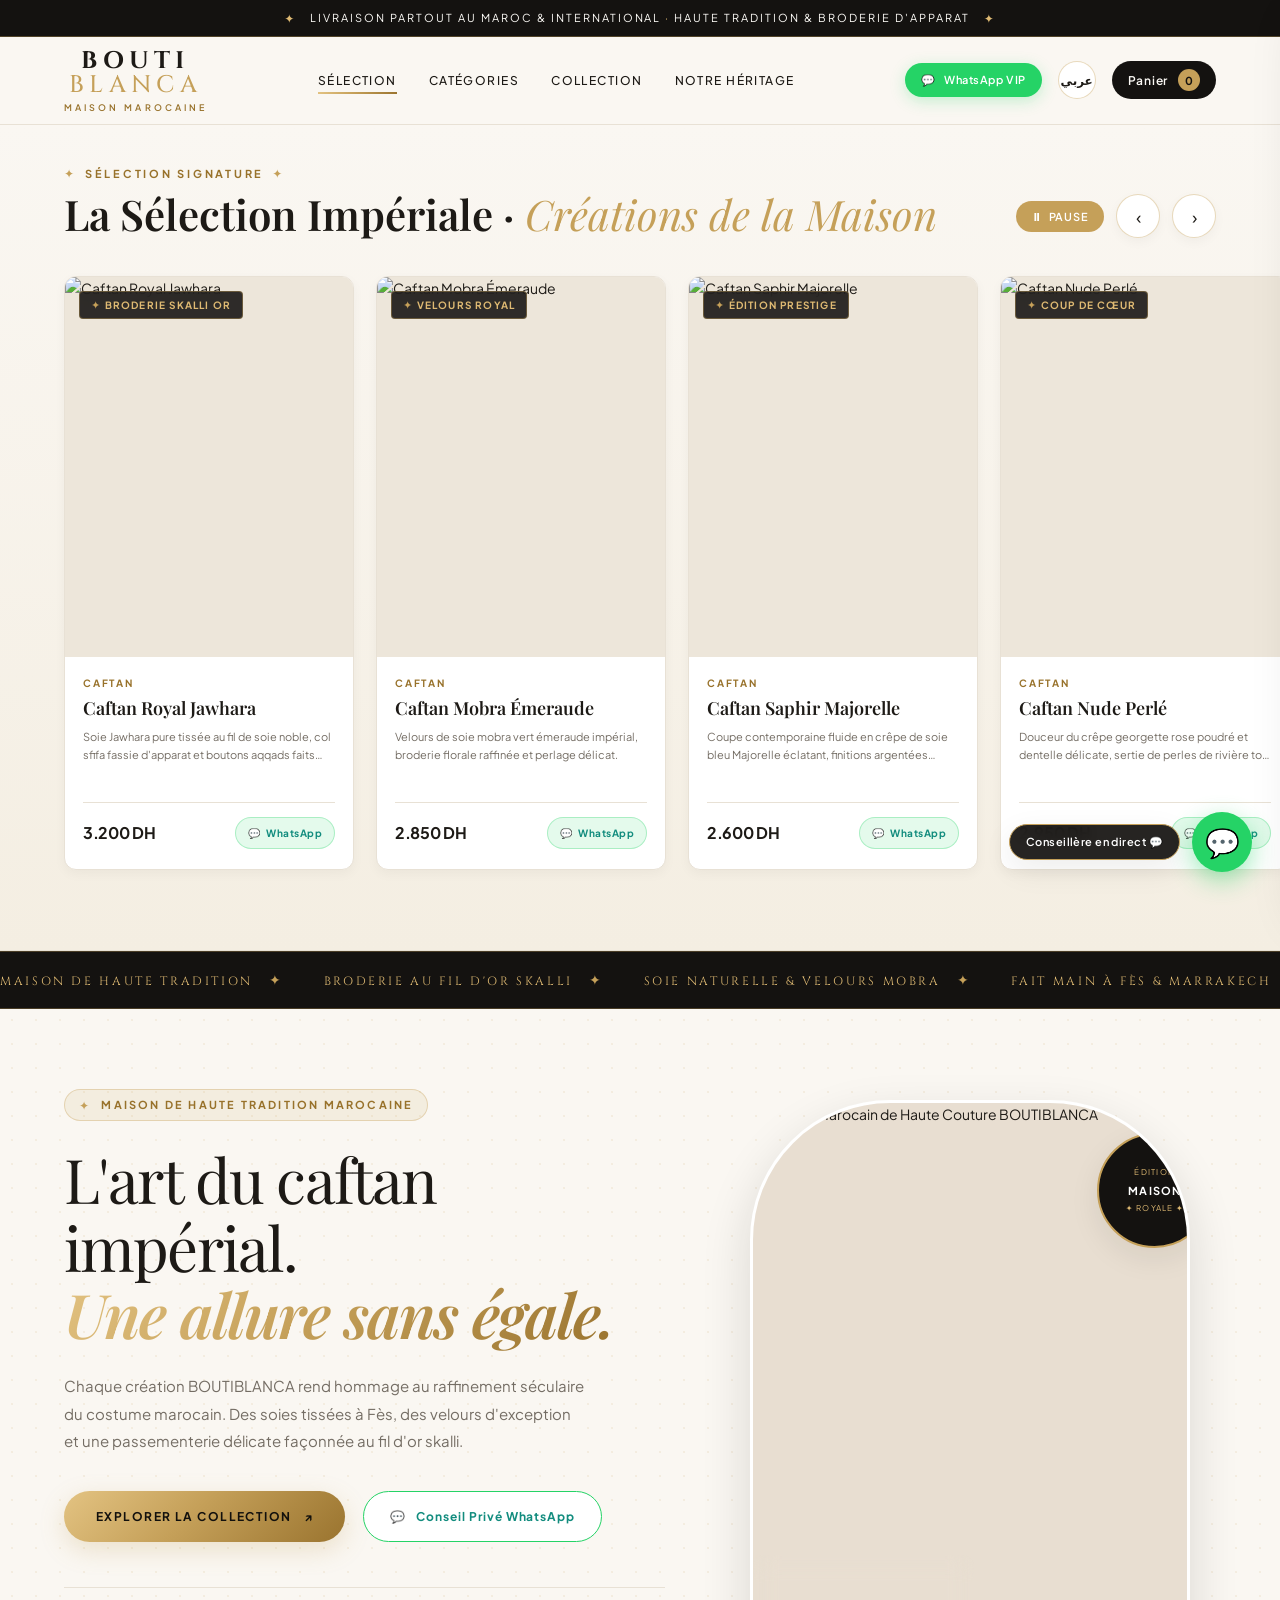
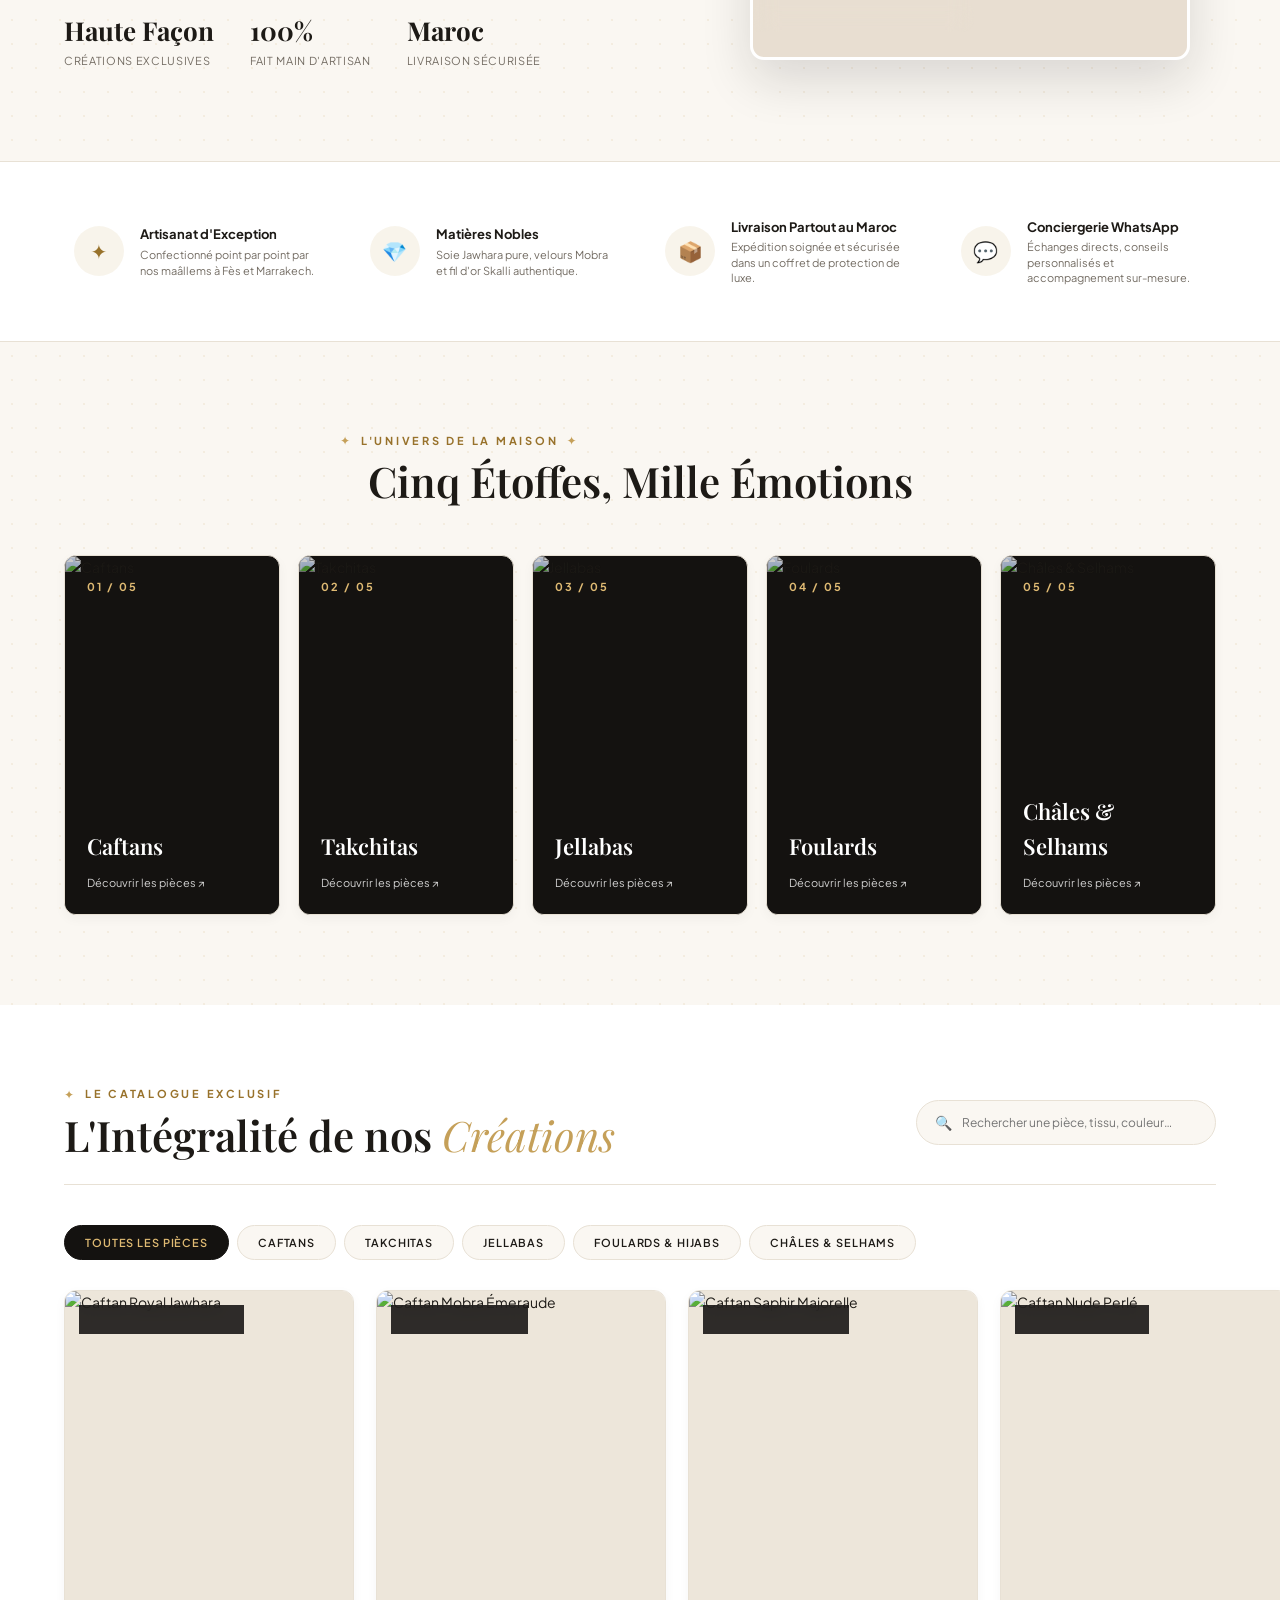
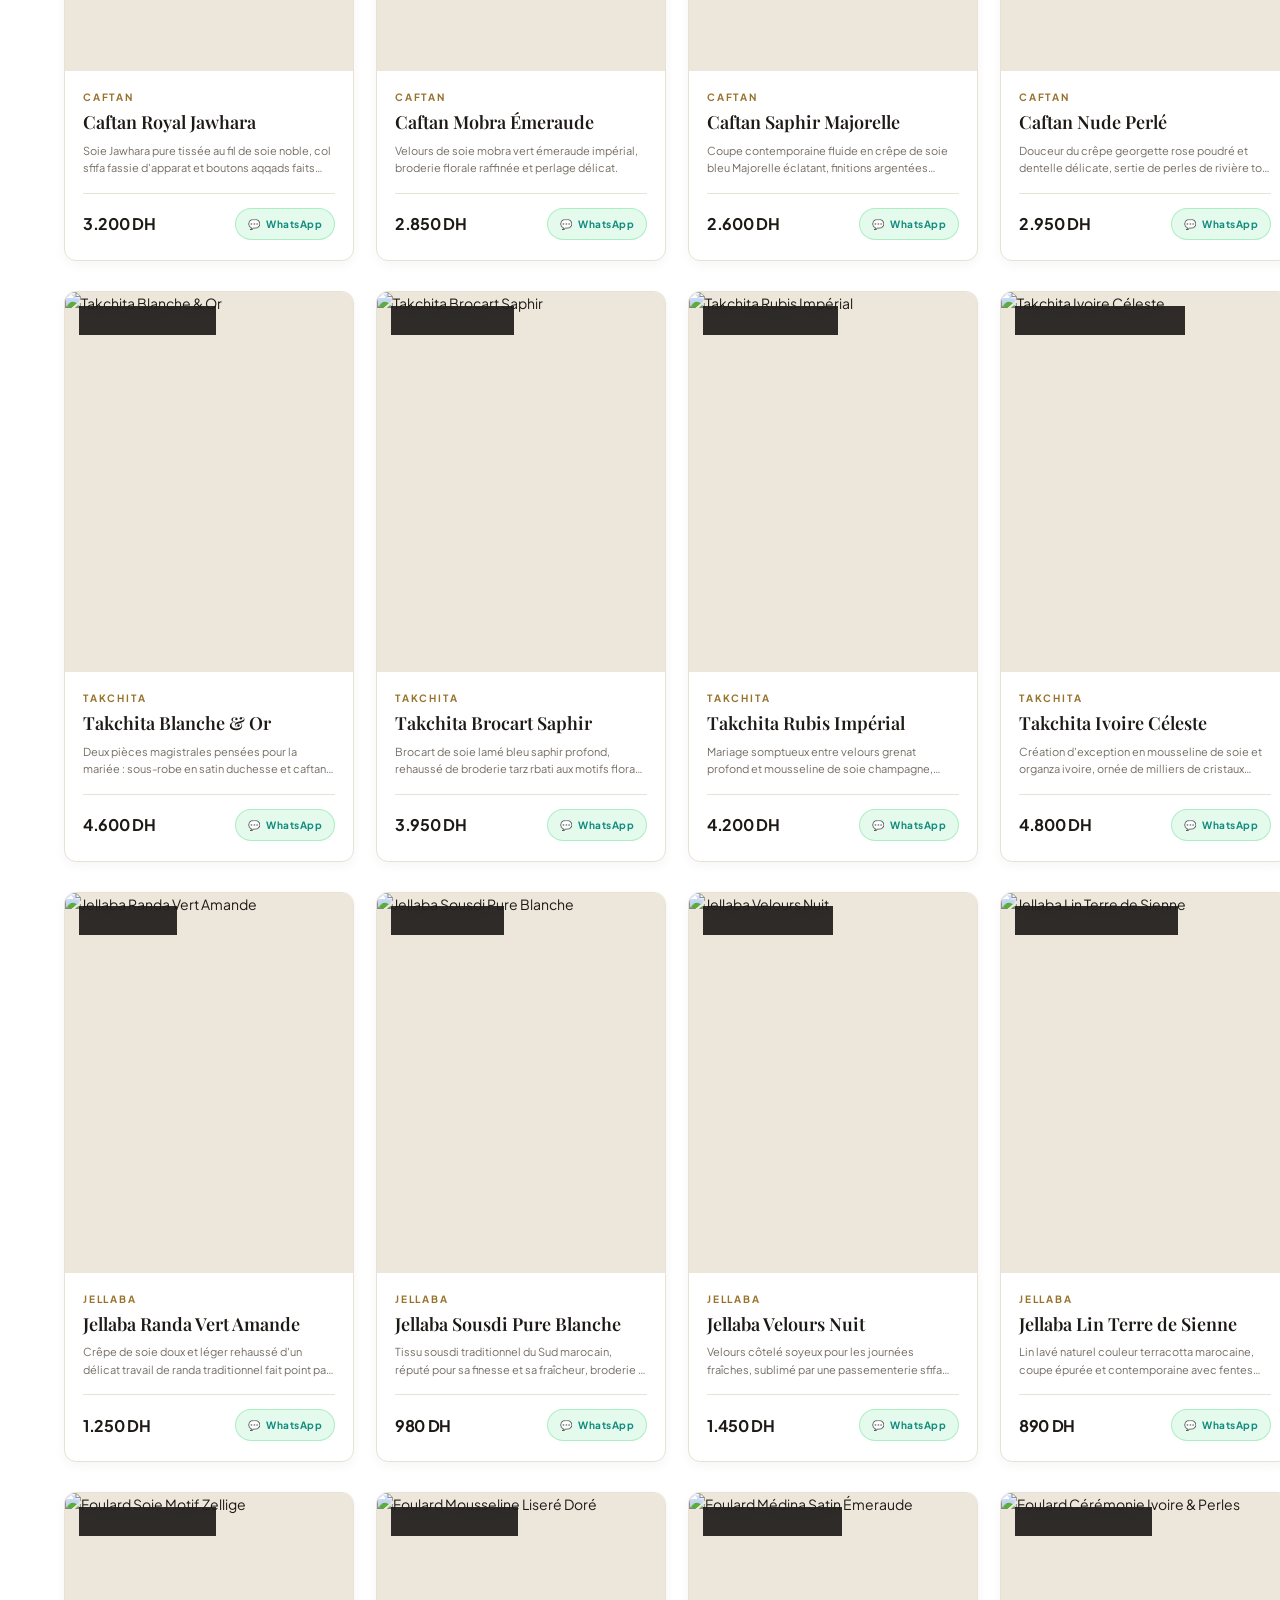
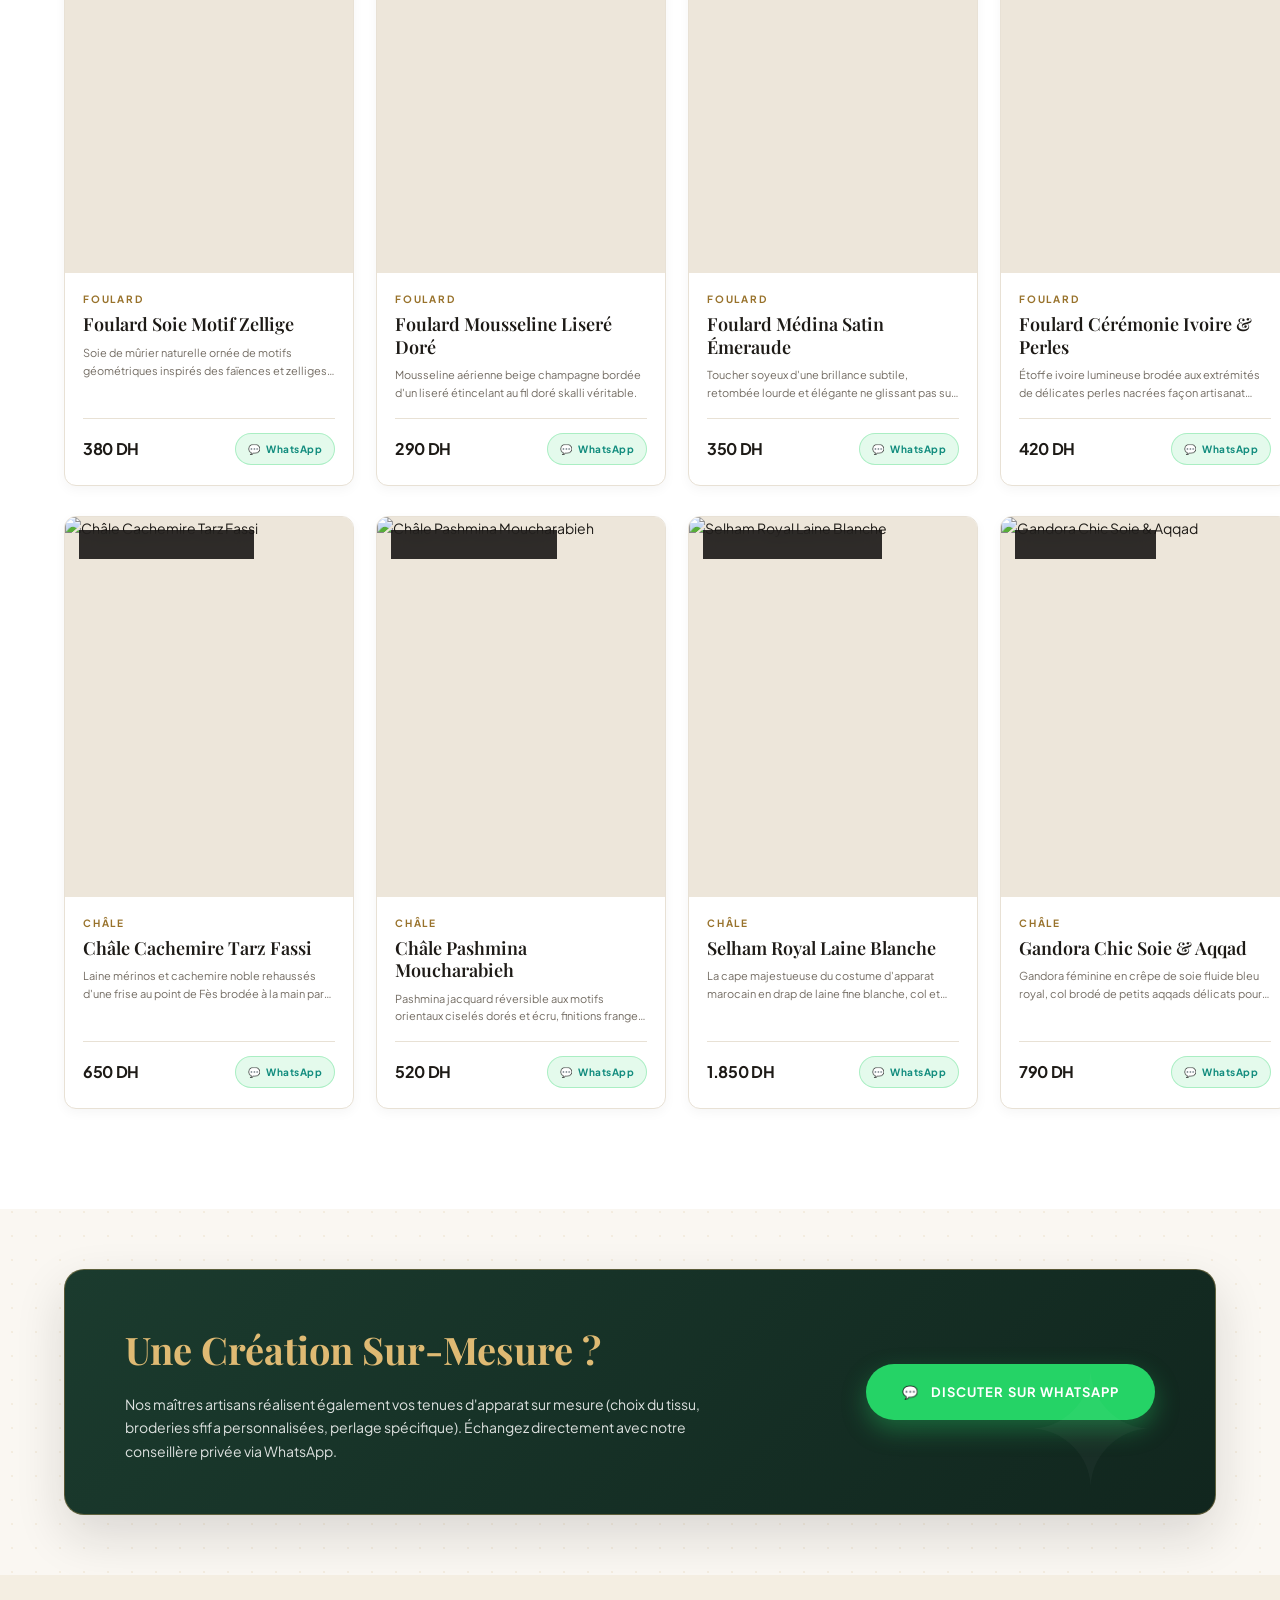
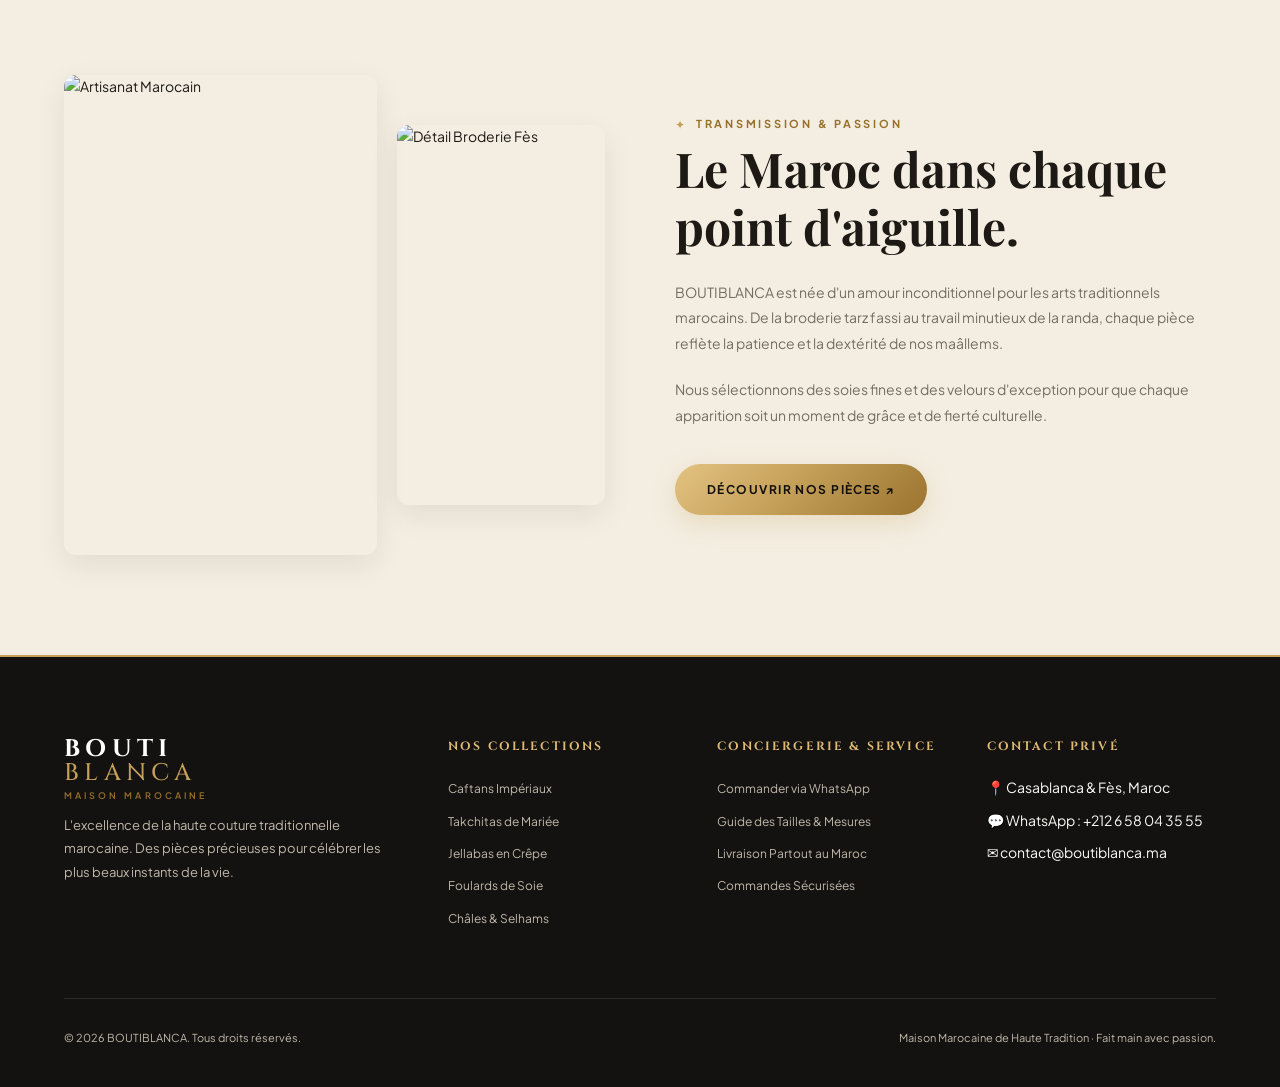
==== commit 6ffad6e4: "feat(prod): bascule en production de la nouvelle vitrine prestige marocaine, WhatsApp direct et stud" ====
--- a/index.html
+++ b/index.html
@@ -1,106 +1,456 @@
 <!doctype html>
-<html lang="fr">
+<html lang="fr" dir="ltr">
 <head>
   <meta charset="UTF-8" />
   <meta name="viewport" content="width=device-width, initial-scale=1.0" />
-  <meta name="theme-color" content="#f7f4ee" />
-  <meta name="description" content="BOUTIBLANCA — une sélection raffinée de caftans, takchitas et jellabas marocaines." />
-  <title>BOUTIBLANCA — L'élégance marocaine</title>
-  <link rel="preconnect" href="https://fonts.googleapis.com" />
-  <link rel="preconnect" href="https://fonts.gstatic.com" crossorigin />
-  <link href="https://fonts.googleapis.com/css2?family=DM+Sans:wght@400;500;600;700&family=Playfair+Display:wght@400;500;600;700&display=swap" rel="stylesheet" />
+  <meta name="theme-color" content="#c5a059" />
+  <meta name="description" content="BOUTIBLANCA — Maison de Haute Tradition Marocaine. Caftans d'apparat, Takchitas de mariée, Jellabas en crêpe de soie et étoffes d'exception." />
+  <title>BOUTIBLANCA — Maison de Haute Tradition Marocaine</title>
+  
   <link rel="stylesheet" href="./styles.css" />
   <script src="https://cdn.jsdelivr.net/npm/@supabase/supabase-js@2"></script>
   <script src="./supabase-config.js"></script>
   <script src="./app.js" defer></script>
 </head>
-<body>
-  <div class="announcement" data-i18n="announcement">Livraison partout au Maroc · Une élégance qui vous ressemble</div>
+<body class="pattern-bg">
+
+  <!-- BANNIÈRE SUPÉRIEURE -->
+  <div class="announcement-bar" id="top-announcement">
+    <span class="ornament-star">✦</span>
+    <p id="top-announcement-text">Livraison Partout au Maroc & International <span>·</span> Haute Tradition & Broderie d'Apparat</p>
+    <span class="ornament-star">✦</span>
+  </div>
+
+  <!-- EN-TÊTE PRINCIPAL STICKY -->
   <header class="site-header">
-    <button class="icon-button mobile-menu" id="mobile-menu" aria-label="Ouvrir le menu"><span>☰</span></button>
-    <a class="wordmark" href="#" aria-label="BOUTIBLANCA accueil">BOUTI<span>BLANCA</span><small>MAISON MAROCAINE</small></a>
-    <nav class="main-nav" id="main-nav" aria-label="Navigation principale">
-      <a href="#collection" data-i18n="navCollection">Collection</a>
-      <a href="#categories" data-i18n="navCategories">Catégories</a>
-      <a href="#story" data-i18n="navStory">Notre histoire</a>
+    <button class="mobile-menu-btn" id="mobile-menu-toggle" aria-label="Menu">☰</button>
+
+    <div class="brand-wrapper">
+      <a class="wordmark" href="./index.html">
+        BOUTI<span>BLANCA</span>
+        <small>MAISON MAROCAINE</small>
+      </a>
+    </div>
+
+    <nav class="main-nav" id="main-nav-bar">
+      <a href="#top-carousel" class="active">Sélection</a>
+      <a href="#categories">Catégories</a>
+      <a href="#collection">Collection</a>
+      <a href="#heritage">Notre Héritage</a>
     </nav>
+
     <div class="header-actions">
-      <button class="language-switch" id="language-switch" aria-label="Switch language">عربي</button>
-      <button class="icon-button cart-trigger" id="cart-trigger" aria-label="Ouvrir le panier">Panier <span class="cart-count" id="cart-count">0</span></button>
+      <a class="btn-header-wa" href="https://wa.me/212658043555?text=Bonjour%20BOUTIBLANCA%2C%20je%20souhaite%20un%20conseil%20personnalis%C3%A9" target="_blank" rel="noopener noreferrer">
+        <span>💬</span> <span>WhatsApp VIP</span>
+      </a>
+      <button class="language-switch" id="language-switch" aria-label="Changer de langue">عربي</button>
+      <button class="cart-trigger" id="cart-trigger" aria-label="Voir le panier">
+        <span>Panier</span>
+        <span class="cart-count" id="cart-count">0</span>
+      </button>
     </div>
   </header>
 
   <main>
-    <section class="hero">
-      <div class="hero-copy">
-        <p class="eyebrow" data-i18n="heroEyebrow">L'art de l'élégance marocaine</p>
-        <h1 data-i18n="heroTitle">Tradition précieuse.<br><em>Allure intemporelle.</em></h1>
-        <p class="hero-description" data-i18n="heroDescription">Des pièces choisies avec soin, inspirées par la richesse du savoir-faire marocain et pensées pour vos plus beaux moments.</p>
-        <a class="button button-dark" href="#collection" data-i18n="discover">Découvrir la collection <span aria-hidden="true">↗</span></a>
-        <div class="hero-note"><span class="ornament">✳</span><span data-i18n="heroNote">Un héritage à porter, une histoire à raconter.</span></div>
-      </div>
-      <div class="hero-art" role="img" aria-label="Ambiance éditoriale de mode marocaine">
-        <div class="hero-image image-caftan"></div>
-        <div class="hero-stamp"><span>ÉDITION</span><strong>MAROCAINE</strong><span>✳ DEPUIS TOUJOURS</span></div>
-        <div class="hero-caption">LE CHARME DU FAIT MAIN <span>—</span> MOROCCO</div>
-      </div>
-    </section>
-
-    <section class="trust-strip" aria-label="Nos engagements">
-      <div><span>✳</span><p data-i18n="trustCraft">Savoir-faire marocain</p></div>
-      <div><span>◇</span><p data-i18n="trustSelection">Sélection soignée</p></div>
-      <div><span>↗</span><p data-i18n="trustDelivery">Livraison au Maroc</p></div>
-    </section>
-
-    <section class="section-wrap campaign-section" id="published-pages" hidden></section>\n\n    <section class="category-section section-wrap" id="categories">
-      <div class="section-heading">
-        <div><p class="eyebrow" data-i18n="categoryEyebrow">Trouver votre pièce</p><h2 data-i18n="categoryTitle">Un style, mille histoires.</h2></div>
-        <a class="text-link" href="#collection" data-i18n="viewAll">Voir toute la collection ↗</a>
-      </div>
-      <div class="category-grid">
-        <button class="category-card category-caftan" data-category="Caftan"><span class="category-number">01 / 03</span><span class="category-label">Caftans <span>↗</span></span></button>
-        <button class="category-card category-takchita" data-category="Takchita"><span class="category-number">02 / 03</span><span class="category-label">Takchitas <span>↗</span></span></button>
-        <button class="category-card category-jellaba" data-category="Jellaba"><span class="category-number">03 / 03</span><span class="category-label">Jellabas <span>↗</span></span></button>
-      </div>
-    </section>
-
-    <section class="collection-section section-wrap" id="collection">
-      <div class="section-heading collection-heading">
-        <div><p class="eyebrow" data-i18n="collectionEyebrow">Nos coups de cœur</p><h2 data-i18n="collectionTitle">La collection BOUTIBLANCA</h2></div>
-        <label class="search-box"><span aria-hidden="true">⌕</span><input id="product-search" type="search" placeholder="Rechercher une pièce..." data-i18n-placeholder="searchPlaceholder" /><span class="sr-only">Rechercher un produit</span></label>
-      </div>
-      <div class="filter-row" id="filter-row">
-        <button class="filter-chip active" data-filter="Tous" data-i18n="filterAll">Tout voir</button>
-        <button class="filter-chip" data-filter="Caftan">Caftans</button>
-        <button class="filter-chip" data-filter="Takchita">Takchitas</button>
-        <button class="filter-chip" data-filter="Jellaba">Jellabas</button>
-        <span class="result-count" id="result-count"></span>
-      </div>
-      <div class="product-grid" id="product-grid" aria-live="polite"></div>
-    </section>
-
-    <section class="story-section" id="story">
-      <div class="story-image"></div>
-      <div class="story-copy"><p class="eyebrow" data-i18n="storyEyebrow">Notre philosophie</p><h2 data-i18n="storyTitle">Le Maroc dans chaque détail.</h2><p data-i18n="storyText">BOUTIBLANCA célèbre une élégance qui traverse les générations. Des lignes intemporelles, des matières choisies et ce petit détail qui rend chaque pièce unique.</p><a class="text-link" href="#collection" data-i18n="storyLink">Explorer nos pièces ↗</a></div>
-    </section>
-
-    <section class="newsletter section-wrap">
-      <p class="eyebrow" data-i18n="newsletterEyebrow">Les nouvelles de la maison</p><h2 data-i18n="newsletterTitle">Une touche d'inspiration, de temps en temps.</h2>
-      <p data-i18n="newsletterText">La collection, les nouveautés et nos histoires directement dans votre boîte mail.</p>
-      <form id="newsletter-form"><input type="email" id="newsletter-email" placeholder="Votre adresse e-mail" required /><button class="button button-dark" type="submit" data-i18n="subscribe">S'inscrire ↗</button></form>
-      <p class="form-feedback" id="newsletter-feedback" role="status"></p>
+    <!-- ==========================================================================
+         CARROUSEL DU HAUT : ARTICLES EN VEDETTE
+         ========================================================================== -->
+    <section class="top-carousel-section" id="top-carousel">
+      <div class="top-carousel-header">
+        <div>
+          <div class="section-label">
+            <span class="ornament-star">✦</span>
+            <span>Sélection Signature</span>
+            <span class="ornament-star">✦</span>
+          </div>
+          <h2 class="section-title">La Sélection Impériale · <em>Créations de la Maison</em></h2>
+        </div>
+        <div class="carousel-controls">
+          <button class="carousel-autoplay-btn active" id="carousel-autoplay-btn"><span>⏸</span> Pause</button>
+          <button class="carousel-nav-btn" id="carousel-btn-prev" aria-label="Précédent">‹</button>
+          <button class="carousel-nav-btn" id="carousel-btn-next" aria-label="Suivant">›</button>
+        </div>
+      </div>
+
+      <div class="carousel-viewport" id="top-carousel-viewport">
+        <div class="carousel-track" id="top-carousel-track">
+          <!-- Injecté dynamiquement par app.js -->
+        </div>
+      </div>
+    </section>
+
+    <!-- BANDEAU MARQUEE DÉFILANT -->
+    <div class="marquee-strip" aria-hidden="true">
+      <div class="marquee-content">
+        <span>Maison de Haute Tradition <span class="separator">✦</span></span>
+        <span>Broderie au Fil d'Or Skalli <span class="separator">✦</span></span>
+        <span>Soie Naturelle & Velours Mobra <span class="separator">✦</span></span>
+        <span>Fait Main à Fès & Marrakech <span class="separator">✦</span></span>
+        <span>Confection Sur-Mesure & Pièces Uniques <span class="separator">✦</span></span>
+        <span>Livraison Partout au Maroc & Monde <span class="separator">✦</span></span>
+        <span>Maison de Haute Tradition <span class="separator">✦</span></span>
+        <span>Broderie au Fil d'Or Skalli <span class="separator">✦</span></span>
+        <span>Soie Naturelle & Velours Mobra <span class="separator">✦</span></span>
+        <span>Fait Main à Fès & Marrakech <span class="separator">✦</span></span>
+      </div>
+    </div>
+
+    <!-- ==========================================================================
+         HERO SECTION ROYALE AVEC ARCHE MAROCAINE
+         ========================================================================== -->
+    <section class="hero-prestige">
+      <div class="hero-content">
+        <div class="hero-subtitle-tag">
+          <span class="ornament-star">✦</span>
+          <span>Maison de Haute Tradition Marocaine</span>
+        </div>
+        <h1 class="hero-title" id="hero-main-title">
+          L'art du caftan impérial.<br />
+          <em>Une allure sans égale.</em>
+        </h1>
+        <p class="hero-paragraph" id="hero-main-desc">
+          Chaque création BOUTIBLANCA rend hommage au raffinement séculaire du costume marocain. Des soies tissées à Fès, des velours d'exception et une passementerie délicate façonnée au fil d'or skalli.
+        </p>
+
+        <div class="hero-cta-group">
+          <a class="btn-primary-gold" href="#collection">
+            <span>Explorer la Collection</span>
+            <span>↗</span>
+          </a>
+          <a class="btn-outline-wa" id="hero-wa-btn" href="https://wa.me/212658043555?text=Bonjour%20BOUTIBLANCA%2C%20je%20souhaite%20un%20conseil%20pour%20une%20cr%C3%A9ation" target="_blank" rel="noopener noreferrer">
+            <span>💬</span>
+            <span>Conseil Privé WhatsApp</span>
+          </a>
+        </div>
+
+        <div class="hero-stats">
+          <div class="stat-item">
+            <strong>Haute Façon</strong>
+            <span>Créations Exclusives</span>
+          </div>
+          <div class="stat-item">
+            <strong>100%</strong>
+            <span>Fait Main d'Artisan</span>
+          </div>
+          <div class="stat-item">
+            <strong>Maroc</strong>
+            <span>Livraison Sécurisée</span>
+          </div>
+        </div>
+      </div>
+
+      <div class="hero-visual">
+        <div class="hero-arch-wrapper">
+          <img class="hero-arch-image" id="hero-arch-img" src="https://i.pinimg.com/originals/b0/82/9a/b0829aff252d5c80d5798fd5d9fae49a.jpg" alt="Caftan Marocain de Haute Couture BOUTIBLANCA" />
+          <div class="hero-stamp-gold">
+            <span>ÉDITION</span>
+            <strong>MAISON</strong>
+            <span>✦ ROYALE ✦</span>
+          </div>
+          <div class="hero-floating-card">
+            <span class="icon-seal">۞</span>
+            <div>
+              <strong>Haute Façon Fassie</strong>
+              <span>Broderie & Aqqads sur-mesure</span>
+            </div>
+          </div>
+        </div>
+      </div>
+    </section>
+
+    <!-- ==========================================================================
+         ENGAGEMENTS & RÉASSURANCE DE PRESTIGE
+         ========================================================================== -->
+    <section class="trust-section" aria-label="Engagements de la Maison">
+      <div class="trust-grid">
+        <div class="trust-card">
+          <div class="trust-icon-box">✦</div>
+          <div>
+            <strong>Artisanat d'Exception</strong>
+            <p>Confectionné point par point par nos maâllems à Fès et Marrakech.</p>
+          </div>
+        </div>
+        <div class="trust-card">
+          <div class="trust-icon-box">💎</div>
+          <div>
+            <strong>Matières Nobles</strong>
+            <p>Soie Jawhara pure, velours Mobra et fil d'or Skalli authentique.</p>
+          </div>
+        </div>
+        <div class="trust-card">
+          <div class="trust-icon-box">📦</div>
+          <div>
+            <strong>Livraison Partout au Maroc</strong>
+            <p>Expédition soignée et sécurisée dans un coffret de protection de luxe.</p>
+          </div>
+        </div>
+        <div class="trust-card">
+          <div class="trust-icon-box">💬</div>
+          <div>
+            <strong>Conciergerie WhatsApp</strong>
+            <p>Échanges directs, conseils personnalisés et accompagnement sur-mesure.</p>
+          </div>
+        </div>
+      </div>
+    </section>
+
+    <!-- ==========================================================================
+         CATÉGORIES DE LA MAISON
+         ========================================================================== -->
+    <section class="categories-section" id="categories">
+      <div class="section-head-center">
+        <div class="section-label">
+          <span class="ornament-star">✦</span>
+          <span>L'Univers de la Maison</span>
+          <span class="ornament-star">✦</span>
+        </div>
+        <h2 class="section-title">Cinq Étoffes, Mille Émotions</h2>
+      </div>
+
+      <div class="categories-grid">
+        <article class="cat-tile" onclick="document.querySelector('[data-filter=Caftan]').click(); document.getElementById('collection').scrollIntoView({behavior:'smooth'});">
+          <img class="cat-tile-bg" src="https://i.pinimg.com/736x/1d/5a/f1/1d5af1b27361dacfc665bf12d078436f.jpg" alt="Caftans" />
+          <div class="cat-tile-overlay">
+            <span class="cat-number">01 / 05</span>
+            <div class="cat-info">
+              <h3>Caftans</h3>
+              <span>Découvrir les pièces ↗</span>
+            </div>
+          </div>
+        </article>
+
+        <article class="cat-tile" onclick="document.querySelector('[data-filter=Takchita]').click(); document.getElementById('collection').scrollIntoView({behavior:'smooth'});">
+          <img class="cat-tile-bg" src="https://i.pinimg.com/736x/93/f1/3d/93f13df4035c63fec4ba8f0a59644bc9.jpg" alt="Takchitas" />
+          <div class="cat-tile-overlay">
+            <span class="cat-number">02 / 05</span>
+            <div class="cat-info">
+              <h3>Takchitas</h3>
+              <span>Découvrir les pièces ↗</span>
+            </div>
+          </div>
+        </article>
+
+        <article class="cat-tile" onclick="document.querySelector('[data-filter=Jellaba]').click(); document.getElementById('collection').scrollIntoView({behavior:'smooth'});">
+          <img class="cat-tile-bg" src="https://images.unsplash.com/photo-1583391733956-3750e0ff4e8b?auto=format&fit=crop&w=800&q=80" alt="Jellabas" />
+          <div class="cat-tile-overlay">
+            <span class="cat-number">03 / 05</span>
+            <div class="cat-info">
+              <h3>Jellabas</h3>
+              <span>Découvrir les pièces ↗</span>
+            </div>
+          </div>
+        </article>
+
+        <article class="cat-tile" onclick="document.querySelector('[data-filter=Foulard]').click(); document.getElementById('collection').scrollIntoView({behavior:'smooth'});">
+          <img class="cat-tile-bg" src="https://images.unsplash.com/photo-1601924994987-69e26d50dc26?auto=format&fit=crop&w=800&q=80" alt="Foulards" />
+          <div class="cat-tile-overlay">
+            <span class="cat-number">04 / 05</span>
+            <div class="cat-info">
+              <h3>Foulards</h3>
+              <span>Découvrir les pièces ↗</span>
+            </div>
+          </div>
+        </article>
+
+        <article class="cat-tile" onclick="document.querySelector('[data-filter=Châle]').click(); document.getElementById('collection').scrollIntoView({behavior:'smooth'});">
+          <img class="cat-tile-bg" src="https://images.unsplash.com/photo-1520903920243-00d872a2d1c9?auto=format&fit=crop&w=800&q=80" alt="Châles & Selhams" />
+          <div class="cat-tile-overlay">
+            <span class="cat-number">05 / 05</span>
+            <div class="cat-info">
+              <h3>Châles & Selhams</h3>
+              <span>Découvrir les pièces ↗</span>
+            </div>
+          </div>
+        </article>
+      </div>
+    </section>
+
+    <!-- ==========================================================================
+         GRILLE DE LA COLLECTION COMPLÈTE & RECHERCHE
+         ========================================================================== -->
+    <section class="collection-section" id="collection">
+      <div class="collection-toolbar">
+        <div>
+          <div class="section-label">
+            <span class="ornament-star">✦</span>
+            <span>Le Catalogue Exclusif</span>
+          </div>
+          <h2 class="section-title">L'Intégralité de nos <em>Créations</em></h2>
+        </div>
+
+        <div class="search-input-box">
+          <span aria-hidden="true">🔍</span>
+          <input type="search" id="search-input" placeholder="Rechercher une pièce, tissu, couleur…" aria-label="Rechercher" />
+        </div>
+      </div>
+
+      <div class="filters-group" style="margin-bottom: 30px;">
+        <button class="filter-btn active" data-filter="Tous">Toutes les Pièces</button>
+        <button class="filter-btn" data-filter="Caftan">Caftans</button>
+        <button class="filter-btn" data-filter="Takchita">Takchitas</button>
+        <button class="filter-btn" data-filter="Jellaba">Jellabas</button>
+        <button class="filter-btn" data-filter="Foulard">Foulards & Hijabs</button>
+        <button class="filter-btn" data-filter="Châle">Châles & Selhams</button>
+      </div>
+
+      <div class="products-grid" id="products-grid" aria-live="polite">
+        <!-- Produits injectés dynamiquement par app.js -->
+      </div>
+    </section>
+
+    <!-- ==========================================================================
+         BANNIÈRE VIP WHATSAPP DIRECTE
+         ========================================================================== -->
+    <section class="vip-wa-banner">
+      <div class="vip-wa-content">
+        <h2>Une Création Sur-Mesure ?</h2>
+        <p>
+          Nos maîtres artisans réalisent également vos tenues d'apparat sur mesure (choix du tissu, broderies sfifa personnalisées, perlage spécifique). Échangez directement avec notre conseillère privée via WhatsApp.
+        </p>
+      </div>
+      <a class="btn-vip-wa" href="https://wa.me/212658043555?text=Salam%20BOUTIBLANCA%2C%20je%20souhaite%20un%20devis%20pour%20une%20cr%C3%A9ation%20sur-mesure" target="_blank" rel="noopener noreferrer">
+        <span>💬</span>
+        <span>Discuter sur WhatsApp</span>
+      </a>
+    </section>
+
+    <!-- ==========================================================================
+         HÉRITAGE & SAVOIR-FAIRE
+         ========================================================================== -->
+    <section class="heritage-section" id="heritage">
+      <div class="heritage-grid">
+        <div class="heritage-images">
+          <img class="heritage-img-main" src="https://nalou.fr/wp-content/uploads/2024/07/caftan-marocain-2.jpg" alt="Artisanat Marocain" />
+          <img class="heritage-img-sub" src="https://i.pinimg.com/736x/1d/5a/f1/1d5af1b27361dacfc665bf12d078436f.jpg" alt="Détail Broderie Fès" />
+        </div>
+        <div class="heritage-text">
+          <div class="section-label">
+            <span class="ornament-star">✦</span>
+            <span>Transmission & Passion</span>
+          </div>
+          <h2>Le Maroc dans chaque point d'aiguille.</h2>
+          <p>
+            BOUTIBLANCA est née d'un amour inconditionnel pour les arts traditionnels marocains. De la broderie tarz fassi au travail minutieux de la randa, chaque pièce reflète la patience et la dextérité de nos maâllems.
+          </p>
+          <p>
+            Nous sélectionnons des soies fines et des velours d'exception pour que chaque apparition soit un moment de grâce et de fierté culturelle.
+          </p>
+          <a class="btn-primary-gold" href="#collection" style="margin-top: 15px;">
+            <span>Découvrir nos pièces ↗</span>
+          </a>
+        </div>
+      </div>
     </section>
   </main>
 
-  <footer class="site-footer"><a class="wordmark footer-wordmark" href="#">BOUTI<span>BLANCA</span><small>MAISON MAROCAINE</small></a><p data-i18n="footerText">L'élégance marocaine, avec intention.</p><div class="footer-links"><a href="#collection" data-i18n="navCollection">Collection</a><a href="#story" data-i18n="navStory">Notre histoire</a><a href="mailto:bonjour@boutiblanca.ma">Contact</a></div><small>© <span id="year"></span> BOUTIBLANCA. <span data-i18n="rights">Tous droits réservés.</span></small></footer>
-
-  <div class="cart-backdrop" id="cart-backdrop"></div>
-  <aside class="cart-drawer" id="cart-drawer" aria-label="Votre panier" aria-hidden="true">
-    <div class="cart-header"><div><p class="eyebrow" data-i18n="yourSelection">VOTRE SÉLECTION</p><h2 data-i18n="yourCart">Votre panier</h2></div><button class="icon-button" id="cart-close" aria-label="Fermer le panier">✕</button></div>
-    <div class="cart-items" id="cart-items"></div>
-    <div class="cart-empty" id="cart-empty"><span>◇</span><p data-i18n="emptyCart">Votre panier attend sa première pièce.</p><button class="text-link" id="continue-shopping" data-i18n="continueShopping">Continuer mes découvertes ↗</button></div>
-    <div class="cart-footer"><div class="cart-total"><span data-i18n="subtotal">Sous-total</span><strong id="cart-total">0 DH</strong></div><p data-i18n="shippingNote">Livraison calculée lors de la confirmation.</p><button class="button button-dark checkout-button" id="checkout-button" data-i18n="orderWhatsApp">Commander ↗</button><p class="checkout-note" data-i18n="checkoutNote">Renseigne tes coordonnées pour confirmer la commande.</p><form id="checkout-form" class="checkout-form" hidden><label>Nom complet<input id="checkout-name" autocomplete="name" required maxlength="120" placeholder="Nom et prénom"></label><label>Téléphone<input id="checkout-phone" type="tel" autocomplete="tel" required maxlength="30" placeholder="+212…"></label><label>Ville<input id="checkout-city" autocomplete="address-level2" required maxlength="100" placeholder="Casablanca"></label><label>Adresse de livraison<textarea id="checkout-address" autocomplete="street-address" required maxlength="500" rows="2" placeholder="Quartier, rue, numéro…"></textarea></label><button class="button button-dark" type="submit" id="submit-order">Confirmer la commande</button><p class="checkout-form-feedback" id="checkout-feedback" role="status"></p></form></div>
+  <!-- PIED DE PAGE (SANS LIEN ADMIN) -->
+  <footer class="site-footer">
+    <div class="footer-top">
+      <div class="footer-brand">
+        <div class="wordmark">
+          BOUTI<span>BLANCA</span>
+          <small>MAISON MAROCAINE</small>
+        </div>
+        <p>L'excellence de la haute couture traditionnelle marocaine. Des pièces précieuses pour célébrer les plus beaux instants de la vie.</p>
+      </div>
+
+      <div class="footer-col">
+        <h4>Nos Collections</h4>
+        <ul>
+          <li><a href="#collection">Caftans Impériaux</a></li>
+          <li><a href="#collection">Takchitas de Mariée</a></li>
+          <li><a href="#collection">Jellabas en Crêpe</a></li>
+          <li><a href="#collection">Foulards de Soie</a></li>
+          <li><a href="#collection">Châles & Selhams</a></li>
+        </ul>
+      </div>
+
+      <div class="footer-col">
+        <h4>Conciergerie & Service</h4>
+        <ul>
+          <li><a href="https://wa.me/212658043555" target="_blank">Commander via WhatsApp</a></li>
+          <li><a href="https://wa.me/212658043555" target="_blank">Guide des Tailles & Mesures</a></li>
+          <li><a href="#top-carousel">Livraison Partout au Maroc</a></li>
+          <li><a href="#collection">Commandes Sécurisées</a></li>
+        </ul>
+      </div>
+
+      <div class="footer-col">
+        <h4>Contact Privé</h4>
+        <ul>
+          <li><span>📍 Casablanca & Fès, Maroc</span></li>
+          <li><span>💬 WhatsApp : +212 6 58 04 35 55</span></li>
+          <li><span>✉ contact@boutiblanca.ma</span></li>
+        </ul>
+      </div>
+    </div>
+
+    <div class="footer-bottom">
+      <p>© <span id="current-year"></span> BOUTIBLANCA. Tous droits réservés.</p>
+      <p>Maison Marocaine de Haute Tradition · Fait main avec passion.</p>
+    </div>
+  </footer>
+
+  <!-- BOUTON FLOTTANT WHATSAPP TOUJOURS ACCESSIBLE -->
+  <a class="floating-wa-button" id="floating-wa-btn" href="https://wa.me/212658043555?text=Bonjour%20BOUTIBLANCA%2C%20je%20souhaite%20un%20conseil" target="_blank" rel="noopener noreferrer" aria-label="Contacter sur WhatsApp">
+    <span class="floating-wa-pill">Conseillère en direct 💬</span>
+    <span class="floating-wa-circle">💬</span>
+  </a>
+
+  <!-- MODAL QUICK VIEW (APERÇU RAPIDE) -->
+  <div class="modal-backdrop" id="modal-backdrop"></div>
+  <div class="quickview-modal" id="quickview-modal" role="dialog" aria-modal="true" aria-labelledby="modal-title">
+    <button class="modal-close-btn" id="modal-close-btn" aria-label="Fermer">✕</button>
+    <div class="modal-image-col">
+      <img id="modal-img" src="" alt="" />
+    </div>
+    <div class="modal-info-col">
+      <span class="modal-category" id="modal-category"></span>
+      <h2 class="modal-title" id="modal-title"></h2>
+      <div class="modal-price" id="modal-price"></div>
+      <p class="modal-desc" id="modal-desc"></p>
+      <div id="modal-details" style="font-size: 11px; color: var(--gold-dark); margin-bottom: 24px; line-height: 1.6;"></div>
+      
+      <div class="modal-actions">
+        <a class="btn-modal-wa" id="modal-btn-wa" href="" target="_blank" rel="noopener noreferrer">
+          <span>💬</span> <span>Commander directement sur WhatsApp</span>
+        </a>
+        <button class="btn-modal-cart" id="modal-btn-cart">
+          <span>🛍</span> <span>Ajouter au Panier</span>
+        </button>
+      </div>
+    </div>
+  </div>
+
+  <!-- TIROIR DU PANIER (CART DRAWER) -->
+  <aside class="cart-drawer" id="cart-drawer" aria-label="Votre Sélection">
+    <div class="cart-header">
+      <h2>Votre Sélection</h2>
+      <button class="modal-close-btn" id="cart-close-btn" style="position: static;" aria-label="Fermer le panier">✕</button>
+    </div>
+
+    <div class="cart-items-list" id="cart-items-list"></div>
+
+    <div id="cart-empty-state" style="text-align: center; padding: 60px 20px; color: var(--text-muted);">
+      <div style="font-size: 40px; color: var(--gold-primary); margin-bottom: 15px;">۞</div>
+      <p>Votre panier attend sa première pièce d'exception.</p>
+    </div>
+
+    <div class="cart-footer">
+      <div class="cart-total-row">
+        <span>Sous-total</span>
+        <span id="cart-total-price">0 DH</span>
+      </div>
+      <a class="btn-checkout-wa" id="btn-cart-checkout-wa" href="#" target="_blank" rel="noopener noreferrer">
+        <span>💬</span> <span>Confirmer par WhatsApp</span>
+      </a>
+      <button class="btn-checkout-supabase" id="btn-cart-continue" onclick="document.getElementById('cart-close-btn').click();">
+        Continuer mes découvertes
+      </button>
+    </div>
   </aside>
+
   <div class="toast" id="toast" role="status" aria-live="polite"></div>
+
 </body>
 </html>
--- a/styles.css
+++ b/styles.css
@@ -1,3 +1,1735 @@
-:root{--paper:#f7f4ee;--white:#fffefa;--ink:#24221f;--muted:#77716a;--line:#e4ded4;--olive:#68694c;--clay:#b7785d;--serif:"Playfair Display",Georgia,serif;--sans:"DM Sans",Arial,sans-serif}*{box-sizing:border-box}html{scroll-behavior:smooth;scroll-padding-top:100px}body{margin:0;background:var(--paper);color:var(--ink);font-family:var(--sans);font-size:14px;-webkit-font-smoothing:antialiased}body.no-scroll{overflow:hidden}button,input{font:inherit}button,a{-webkit-tap-highlight-color:transparent}a{color:inherit;text-decoration:none}button{color:inherit}.announcement{padding:10px 16px;text-align:center;background:var(--ink);color:#f6f1e7;font-size:10px;letter-spacing:.11em;text-transform:uppercase}.site-header{height:86px;padding:0 5.5%;display:flex;align-items:center;justify-content:space-between;gap:24px;background:rgba(247,244,238,.94);position:sticky;top:0;z-index:10;border-bottom:1px solid rgba(36,34,31,.08);backdrop-filter:blur(14px)}.wordmark{font-family:var(--serif);font-size:22px;letter-spacing:.14em;font-weight:600;white-space:nowrap;line-height:1.05}.wordmark span{font-weight:400}.wordmark small{display:block;font:9px var(--sans);letter-spacing:.28em;margin-top:7px;text-align:center;color:var(--muted)}.main-nav,.header-actions{display:flex;align-items:center;gap:28px}.main-nav a,.header-actions button{font-size:11px;letter-spacing:.06em}.main-nav a{color:#575149;transition:color .2s}.main-nav a:hover,.text-link:hover{color:var(--clay)}.header-actions{gap:18px}.icon-button,.language-switch{border:0;background:transparent;cursor:pointer;padding:9px}.language-switch{border:1px solid var(--line);border-radius:50%;width:36px;height:36px}.cart-trigger{display:flex;align-items:center;gap:10px}.cart-count{display:grid;place-items:center;background:var(--ink);color:white;width:22px;height:22px;border-radius:50%;font-size:10px}.mobile-menu{display:none}.hero{min-height:590px;display:grid;grid-template-columns:1fr 1fr;padding:42px 5.5% 54px;gap:5%;align-items:center}.hero-copy{padding:35px 0 30px 5%}.eyebrow{text-transform:uppercase;font-size:10px;letter-spacing:.2em;color:var(--olive);font-weight:600;margin:0 0 19px}.hero h1{font:clamp(43px,5.1vw,70px)/1.12 var(--serif);letter-spacing:-.045em;font-weight:400;margin:0;max-width:570px}.hero h1 em{color:var(--olive);font-weight:400}.hero-description{max-width:430px;line-height:1.9;color:var(--muted);font-size:13px;margin:25px 0 30px}.button{border:0;display:inline-flex;justify-content:center;align-items:center;gap:25px;padding:16px 20px;min-height:49px;cursor:pointer;font-size:11px;letter-spacing:.035em;transition:transform .2s,background .2s}.button:hover{transform:translateY(-2px)}.button-dark{background:var(--ink);color:white}.button-dark:hover{background:var(--olive)}.hero-note{display:flex;align-items:center;gap:10px;color:var(--muted);font-size:10px;margin-top:45px;letter-spacing:.04em}.ornament{font-size:22px;color:var(--clay)}.hero-art{height:500px;position:relative;background:#e7dfd2;overflow:hidden}.hero-image{position:absolute;inset:0;background-size:cover;background-position:center}.image-caftan{background-image:linear-gradient(180deg,rgba(45,37,28,.02),rgba(45,37,28,.13)),url("https://images.unsplash.com/photo-1610030469983-98e550d6193c?auto=format&fit=crop&w=1200&q=85");background-position:center 38%}.hero-stamp{position:absolute;right:23px;top:23px;width:110px;height:110px;border:1px solid rgba(255,255,255,.75);border-radius:50%;display:flex;flex-direction:column;justify-content:center;align-items:center;color:white;gap:6px;text-shadow:0 1px 5px #3335;font-size:7px;letter-spacing:.12em}.hero-stamp strong{font-size:10px}.hero-caption{position:absolute;bottom:18px;left:20px;right:20px;color:white;font-size:8px;letter-spacing:.17em;display:flex;justify-content:space-between}.trust-strip{border-top:1px solid var(--line);border-bottom:1px solid var(--line);display:flex;justify-content:center;gap:8%;padding:23px 20px}.trust-strip div{display:flex;align-items:center;gap:12px}.trust-strip div>span{font-size:18px;color:var(--clay)}.trust-strip p{font-size:10px;letter-spacing:.06em;margin:0}.section-wrap{padding:105px 7%}.section-heading{display:flex;align-items:end;justify-content:space-between;gap:25px;margin-bottom:32px}.section-heading h2,.story-copy h2,.newsletter h2{font:400 clamp(31px,3.2vw,44px)/1.2 var(--serif);letter-spacing:-.035em;margin:0}.section-heading .eyebrow{margin-bottom:12px}.text-link{font-size:11px;border-bottom:1px solid #bcb4a7;padding-bottom:7px;transition:color .2s;white-space:nowrap}.category-grid{display:grid;grid-template-columns:repeat(3,1fr);gap:16px}.category-card{height:370px;position:relative;border:0;padding:0;cursor:pointer;text-align:left;overflow:hidden;background-size:cover;background-position:center;isolation:isolate}.category-card:before{content:"";position:absolute;inset:0;background:linear-gradient(180deg,transparent 40%,rgba(20,18,15,.55));z-index:-1;transition:transform .6s}.category-card:hover{background-size:cover}.category-card:hover:after{transform:scale(1.04)}.category-card:after{content:"";position:absolute;inset:0;background-size:cover;background-position:center;z-index:-2;transition:transform .6s}.category-caftan:after{background-image:url("https://images.unsplash.com/photo-1610030469983-98e550d6193c?auto=format&fit=crop&w=800&q=80")}.category-takchita:after{background-image:url("https://images.unsplash.com/photo-1595777457583-95e059d581b8?auto=format&fit=crop&w=800&q=80")}.category-jellaba:after{background-image:url("https://images.unsplash.com/photo-1539109136881-3be0616acf4b?auto=format&fit=crop&w=800&q=80")}.category-number{position:absolute;top:18px;left:19px;color:#fff;font-size:9px;letter-spacing:.14em}.category-label{position:absolute;bottom:22px;left:22px;right:22px;color:#fff;font:27px var(--serif);display:flex;justify-content:space-between;align-items:center}.category-label span{font:18px var(--sans)}.collection-section{background:var(--white)}.collection-heading{margin-bottom:25px}.search-box{display:flex;align-items:center;gap:10px;border-bottom:1px solid #bdb5a8;padding:8px 0;width:min(270px,100%);color:var(--muted)}.search-box>span{font-size:23px}.search-box input{border:0;background:transparent;outline:none;width:100%;font-size:11px;color:var(--ink)}.filter-row{display:flex;align-items:center;gap:9px;margin-bottom:27px;flex-wrap:wrap}.filter-chip{border:1px solid var(--line);background:transparent;padding:9px 15px;border-radius:30px;font-size:10px;cursor:pointer;transition:all .2s}.filter-chip.active,.filter-chip:hover{background:var(--ink);border-color:var(--ink);color:#fff}.result-count{margin-left:auto;font-size:10px;color:var(--muted)}.product-grid{display:grid;grid-template-columns:repeat(4,minmax(0,1fr));gap:32px 17px}.product-card{min-width:0}.product-image-wrap{position:relative;aspect-ratio:3/4;background:#eee8df;overflow:hidden}.product-image{width:100%;height:100%;object-fit:cover;display:block;transition:transform .6s}.product-card:hover .product-image{transform:scale(1.04)}.product-badge{position:absolute;top:12px;left:12px;background:var(--paper);padding:7px 9px;font-size:8px;letter-spacing:.1em;text-transform:uppercase}.quick-add{position:absolute;left:10px;right:10px;bottom:10px;border:0;background:rgba(255,254,250,.95);padding:12px;font-size:10px;cursor:pointer;transform:translateY(130%);transition:transform .25s}.product-card:hover .quick-add,.quick-add:focus{transform:translateY(0)}.product-info{padding-top:15px}.product-meta{display:flex;justify-content:space-between;gap:10px;align-items:start}.product-name{font:19px var(--serif);margin:0 0 7px}.product-category{font-size:9px;letter-spacing:.1em;text-transform:uppercase;color:var(--muted)}.product-price{font-size:12px;font-weight:600;white-space:nowrap}.product-description{font-size:10px;color:var(--muted);line-height:1.7;margin:9px 0 0}.no-results{grid-column:1/-1;text-align:center;padding:60px 15px;color:var(--muted)}.story-section{display:grid;grid-template-columns:1fr 1fr;min-height:460px;background:#e9e3d8}.story-image{background:url("https://images.unsplash.com/photo-1590736969955-71cc94901144?auto=format&fit=crop&w=1200&q=85") center 35%/cover;min-height:390px}.story-copy{padding:80px 12%;display:flex;flex-direction:column;align-items:flex-start;justify-content:center}.story-copy h2{max-width:400px}.story-copy>p:not(.eyebrow){font-size:12px;color:#6f685e;line-height:2;max-width:390px;margin:22px 0 25px}.newsletter{text-align:center;padding-top:95px;padding-bottom:100px}.newsletter .eyebrow{margin-bottom:13px}.newsletter h2{font-size:clamp(28px,3vw,39px)}.newsletter>p:not(.eyebrow){color:var(--muted);font-size:11px;margin:15px auto 25px;line-height:1.8}.newsletter form{display:flex;max-width:460px;margin:0 auto;gap:0;border-bottom:1px solid #aaa195}.newsletter input{flex:1;min-width:0;border:0;background:transparent;padding:15px 5px;outline:none;font-size:11px}.newsletter .button{min-height:44px;padding:12px 18px}.form-feedback{font-size:11px;color:var(--olive);min-height:15px}.site-footer{background:#24221f;color:#f5f0e7;padding:50px 7% 27px;display:flex;align-items:center;gap:28px;flex-wrap:wrap}.footer-wordmark{font-size:19px}.footer-wordmark small{color:#bdb5a8}.site-footer>p{font-size:10px;color:#c4bdb2;margin-right:auto}.footer-links{display:flex;gap:20px}.footer-links a,.site-footer>small{font-size:10px;color:#c4bdb2}.site-footer>small{width:100%;border-top:1px solid #48443e;padding-top:20px;margin-top:15px}.cart-backdrop{position:fixed;inset:0;background:#17161280;z-index:20;opacity:0;visibility:hidden;transition:all .25s}.cart-backdrop.open{opacity:1;visibility:visible}.cart-drawer{position:fixed;z-index:21;right:0;top:0;bottom:0;width:min(450px,100%);background:var(--white);padding:27px;display:flex;flex-direction:column;transform:translateX(105%);transition:transform .3s}.cart-drawer.open{transform:translateX(0)}.cart-header{display:flex;justify-content:space-between;align-items:center;border-bottom:1px solid var(--line);padding-bottom:18px}.cart-header .eyebrow{font-size:9px;margin-bottom:8px}.cart-header h2{font:29px var(--serif);margin:0}.cart-items{overflow:auto;flex:1}.cart-line{display:grid;grid-template-columns:75px 1fr auto;gap:14px;padding:18px 0;border-bottom:1px solid var(--line)}.cart-line img{width:75px;height:95px;object-fit:cover}.cart-line h3{font:16px var(--serif);margin:2px 0 7px}.cart-line p{font-size:10px;color:var(--muted);margin:0 0 10px}.quantity-control{display:flex;align-items:center;gap:12px}.quantity-control button,.remove-item{border:1px solid var(--line);background:transparent;width:25px;height:25px;cursor:pointer}.remove-item{border:0;color:var(--muted)}.cart-line-price{font-size:11px;font-weight:600;white-space:nowrap}.cart-empty{display:none;flex:1;align-items:center;justify-content:center;flex-direction:column;text-align:center;color:var(--muted)}.cart-empty.visible{display:flex}.cart-empty>span{font-size:38px;color:var(--clay)}.cart-empty p{font:20px var(--serif)}.cart-footer{border-top:1px solid var(--line);padding-top:18px}.cart-total{display:flex;justify-content:space-between;font-size:12px}.cart-total strong{font-size:15px}.cart-footer>p{font-size:10px;color:var(--muted);line-height:1.7}.checkout-button{width:100%;margin-top:10px}.checkout-note{text-align:center}.toast{position:fixed;z-index:30;bottom:25px;left:50%;transform:translate(-50%,20px);opacity:0;pointer-events:none;background:var(--ink);color:#fff;padding:13px 20px;font-size:11px;transition:all .25s;max-width:90%;text-align:center}.toast.show{opacity:1;transform:translate(-50%,0)}.sr-only{position:absolute;width:1px;height:1px;padding:0;margin:-1px;overflow:hidden;clip:rect(0,0,0,0);white-space:nowrap;border:0}html[dir="rtl"] body{text-align:right}html[dir="rtl"] .hero-copy{padding-left:0;padding-right:5%}html[dir="rtl"] .category-label{left:22px;right:22px}html[dir="rtl"] .category-number{left:auto;right:19px}html[dir="rtl"] .cart-drawer{right:auto;left:0;transform:translateX(-105%)}html[dir="rtl"] .cart-drawer.open{transform:translateX(0)}html[dir="rtl"] .product-badge{left:auto;right:12px}html[dir="rtl"] .result-count{margin-left:0;margin-right:auto}html[dir="rtl"] .hero-note{flex-direction:row-reverse}html[dir="rtl"] .cart-line{direction:rtl}@media(max-width:1000px){.site-header{padding:0 4%;gap:12px}.main-nav{gap:15px}.hero{padding-left:4%;padding-right:4%;gap:3%}.hero-art{height:440px}.hero-copy{padding-left:2%}.section-wrap{padding:80px 5%}.product-grid{grid-template-columns:repeat(3,minmax(0,1fr))}.category-card{height:320px}.story-copy{padding:55px 9%}}@media(max-width:700px){.announcement{font-size:8px;letter-spacing:.07em}.site-header{height:72px;padding:0 17px}.mobile-menu{display:block;padding-left:0}.wordmark{font-size:17px;letter-spacing:.1em}.wordmark small{font-size:7px;letter-spacing:.2em}.main-nav{display:none;position:absolute;top:71px;left:0;right:0;background:var(--paper);padding:22px;box-shadow:0 12px 18px #0000000d;flex-direction:column;align-items:flex-start;gap:20px}.main-nav.open{display:flex}.header-actions{gap:7px}.header-actions button{font-size:10px}.language-switch{width:31px;height:31px;padding:4px}.cart-trigger{gap:6px;padding-right:0}.hero{grid-template-columns:1fr;padding:38px 18px 25px;gap:30px}.hero-copy{padding:0 4%}.hero h1{font-size:47px}.hero-description{font-size:12px;margin:20px 0 23px}.hero-note{margin-top:25px}.hero-art{height:390px;margin:0 3%}.trust-strip{gap:18px;padding:19px 12px;justify-content:space-around}.trust-strip div{gap:6px}.trust-strip div>span{font-size:14px}.trust-strip p{font-size:8px;max-width:90px;line-height:1.5}.section-wrap{padding:66px 18px}.section-heading{align-items:flex-start;flex-direction:column;gap:17px;margin-bottom:25px}.section-heading h2,.story-copy h2{font-size:34px}.category-grid{grid-template-columns:1fr;gap:12px}.category-card{height:300px}.category-card:after{background-position:center 35%}.collection-heading{gap:20px}.search-box{width:100%}.product-grid{grid-template-columns:repeat(2,minmax(0,1fr));gap:25px 12px}.product-name{font-size:16px}.product-price{font-size:11px}.product-description{font-size:9px}.product-badge{font-size:7px;top:8px;left:8px}.quick-add{transform:translateY(0);left:6px;right:6px;bottom:6px;padding:10px 4px;font-size:9px}.filter-row{gap:6px}.filter-chip{padding:8px 11px;font-size:9px}.result-count{width:100%;margin:5px 0 0}.story-section{grid-template-columns:1fr}.story-image{min-height:320px}.story-copy{padding:48px 25px 55px}.newsletter{padding-top:70px;padding-bottom:75px}.newsletter form{flex-direction:column;border:0;gap:10px}.newsletter input{border-bottom:1px solid #aaa195;padding:15px 5px}.newsletter .button{width:100%}.site-footer{padding:40px 22px 24px;gap:15px}.site-footer>p{width:100%;margin:0}.footer-links{width:100%;flex-wrap:wrap}.site-footer>small{margin-top:10px}.cart-drawer{padding:22px}.cart-line{grid-template-columns:65px 1fr auto;gap:10px}.cart-line img{width:65px;height:85px}.hero-stamp{width:90px;height:90px}.hero-stamp strong{font-size:8px}}@media(prefers-reduced-motion:reduce){*,*::before,*::after{scroll-behavior:auto!important;transition:none!important;animation:none!important}}
-/* Published landing page links */
-.campaign-section{padding-top:60px;padding-bottom:60px}.campaign-grid{display:grid;grid-template-columns:repeat(3,minmax(0,1fr));gap:15px}.campaign-card{min-height:170px;display:flex;flex-direction:column;justify-content:space-between;padding:24px;background:#e9e3d8;border:1px solid var(--line);transition:transform .2s,background .2s}.campaign-card:hover{transform:translateY(-3px);background:#e1d7c7}.campaign-card .eyebrow{font-size:9px;margin:0}.campaign-card strong{font:400 25px/1.2 var(--serif)}.campaign-card>span:last-child{font-size:11px;color:var(--muted);line-height:1.5}@media(max-width:700px){.campaign-grid{grid-template-columns:1fr}.campaign-card{min-height:140px}}
+/* ==========================================================================
+   BOUTIBLANCA — PRODUCTION PRESTIGE
+   Style Marocain Pur · Couleurs Tendances · Haute Tradition & Luxe
+   ========================================================================== */
+
+@import url('https://fonts.googleapis.com/css2?family=Cinzel:wght@500;600;700;800&family=Playfair+Display:ital,wght@0,400;0,600;0,700;1,400&family=Plus+Jakarta+Sans:wght@300;400;500;600;700&family=Amiri:ital,wght@0,400;0,700;1,400&display=swap');
+
+:root {
+  /* Couleurs Signature Maison Marocaine */
+  --gold-primary: #c5a059;
+  --gold-light: #dfba73;
+  --gold-dark: #98722b;
+  --gold-gradient: linear-gradient(135deg, #e3c382 0%, #c5a059 45%, #9a742f 100%);
+  --gold-glow: rgba(197, 160, 89, 0.28);
+
+  --bg-canvas: #faf7f2;
+  --bg-card: #ffffff;
+  --bg-elevated: #f5efe6;
+  --bg-dark: #141210;
+  --bg-dark-card: #1c1a17;
+
+  --text-main: #1d1a16;
+  --text-muted: #746d64;
+  --text-light: #fbf9f5;
+  --text-light-muted: #bfb7aa;
+
+  --accent-emerald: #1b3b2e;
+  --accent-terracotta: #a44c34;
+  --accent-majorelle: #172d54;
+
+  --line: #e8e1d5;
+  --line-gold: rgba(197, 160, 89, 0.4);
+
+  --font-serif: "Playfair Display", "Cinzel", Georgia, serif;
+  --font-display: "Cinzel", "Playfair Display", serif;
+  --font-sans: "Plus Jakarta Sans", system-ui, -apple-system, sans-serif;
+  --font-ar: "Amiri", "Playfair Display", serif;
+
+  --radius-sm: 6px;
+  --radius-md: 12px;
+  --radius-lg: 20px;
+  --radius-arch: 140px 140px 14px 14px;
+
+  --shadow-sm: 0 4px 12px rgba(22, 20, 18, 0.04);
+  --shadow-md: 0 10px 30px rgba(22, 20, 18, 0.08);
+  --shadow-lg: 0 20px 50px rgba(22, 20, 18, 0.14);
+  --shadow-gold: 0 8px 25px rgba(197, 160, 89, 0.25);
+
+  --transition-fast: 0.2s cubic-bezier(0.16, 1, 0.3, 1);
+  --transition-smooth: 0.4s cubic-bezier(0.16, 1, 0.3, 1);
+}
+
+*, *::before, *::after {
+  box-sizing: border-box;
+  margin: 0;
+  padding: 0;
+}
+
+html {
+  scroll-behavior: smooth;
+  scroll-padding-top: 100px;
+}
+
+body {
+  font-family: var(--font-sans);
+  background-color: var(--bg-canvas);
+  color: var(--text-main);
+  line-height: 1.6;
+  font-size: 14px;
+  overflow-x: hidden;
+  -webkit-font-smoothing: antialiased;
+}
+
+body.no-scroll {
+  overflow: hidden;
+}
+
+a {
+  color: inherit;
+  text-decoration: none;
+  transition: color var(--transition-fast);
+}
+
+button, input, select, textarea {
+  font-family: inherit;
+  font-size: inherit;
+  color: inherit;
+  border: none;
+  outline: none;
+  background: none;
+}
+
+button {
+  cursor: pointer;
+  -webkit-tap-highlight-color: transparent;
+}
+
+img {
+  max-width: 100%;
+  display: block;
+}
+
+.pattern-bg {
+  background-image: radial-gradient(rgba(197, 160, 89, 0.12) 1px, transparent 1px);
+  background-size: 24px 24px;
+}
+
+.ornament-star {
+  display: inline-block;
+  color: var(--gold-primary);
+  font-size: 1.1em;
+  line-height: 1;
+}
+
+/* ==========================================================================
+   Bannière Supérieure & En-tête
+   ========================================================================== */
+.announcement-bar {
+  background: var(--bg-dark);
+  color: var(--text-light);
+  padding: 9px 20px;
+  font-size: 11px;
+  letter-spacing: 0.18em;
+  text-transform: uppercase;
+  text-align: center;
+  position: relative;
+  z-index: 50;
+  display: flex;
+  align-items: center;
+  justify-content: center;
+  gap: 14px;
+  border-bottom: 1px solid rgba(197, 160, 89, 0.35);
+}
+
+.announcement-bar span {
+  color: var(--gold-light);
+}
+
+.site-header {
+  height: 88px;
+  padding: 0 5%;
+  display: flex;
+  align-items: center;
+  justify-content: space-between;
+  background: rgba(250, 247, 242, 0.95);
+  backdrop-filter: blur(14px);
+  position: sticky;
+  top: 0;
+  z-index: 40;
+  border-bottom: 1px solid var(--line);
+  transition: transform var(--transition-fast), background var(--transition-fast);
+}
+
+.brand-wrapper {
+  display: flex;
+  flex-direction: column;
+  align-items: center;
+}
+
+.wordmark {
+  font-family: var(--font-display);
+  font-size: 24px;
+  letter-spacing: 0.22em;
+  font-weight: 700;
+  color: var(--text-main);
+  text-transform: uppercase;
+  display: flex;
+  flex-direction: column;
+  align-items: center;
+  line-height: 1;
+}
+
+.wordmark span {
+  color: var(--gold-primary);
+  font-weight: 500;
+}
+
+.wordmark small {
+  font-family: var(--font-sans);
+  font-size: 9px;
+  font-weight: 600;
+  letter-spacing: 0.34em;
+  color: var(--gold-dark);
+  margin-top: 6px;
+  text-transform: uppercase;
+}
+
+.main-nav {
+  display: flex;
+  align-items: center;
+  gap: 32px;
+}
+
+.main-nav a {
+  font-size: 12px;
+  font-weight: 500;
+  letter-spacing: 0.12em;
+  text-transform: uppercase;
+  color: var(--text-main);
+  position: relative;
+  padding: 4px 0;
+}
+
+.main-nav a::after {
+  content: "";
+  position: absolute;
+  bottom: 0;
+  left: 0;
+  width: 0;
+  height: 1.5px;
+  background: var(--gold-gradient);
+  transition: width var(--transition-smooth);
+}
+
+.main-nav a:hover::after,
+.main-nav a.active::after {
+  width: 100%;
+}
+
+.header-actions {
+  display: flex;
+  align-items: center;
+  gap: 16px;
+}
+
+.btn-header-wa {
+  display: inline-flex;
+  align-items: center;
+  gap: 8px;
+  background: #25d366;
+  color: #fff;
+  padding: 8px 16px;
+  border-radius: 30px;
+  font-size: 11px;
+  font-weight: 600;
+  letter-spacing: 0.05em;
+  box-shadow: 0 4px 15px rgba(37, 211, 102, 0.25);
+  transition: transform var(--transition-fast), box-shadow var(--transition-fast);
+}
+
+.btn-header-wa:hover {
+  transform: translateY(-2px);
+  box-shadow: 0 6px 20px rgba(37, 211, 102, 0.35);
+}
+
+.language-switch {
+  width: 38px;
+  height: 38px;
+  border-radius: 50%;
+  border: 1px solid var(--line-gold);
+  background: #fff;
+  font-size: 12px;
+  font-weight: 600;
+  color: var(--text-main);
+  display: grid;
+  place-items: center;
+  transition: all var(--transition-fast);
+}
+
+.language-switch:hover {
+  border-color: var(--gold-primary);
+  background: var(--gold-primary);
+  color: #fff;
+}
+
+.cart-trigger {
+  display: flex;
+  align-items: center;
+  gap: 10px;
+  padding: 8px 16px;
+  border-radius: 30px;
+  background: var(--bg-dark);
+  color: var(--text-light);
+  font-size: 12px;
+  font-weight: 600;
+  letter-spacing: 0.06em;
+  transition: transform var(--transition-fast), background var(--transition-fast);
+}
+
+.cart-trigger:hover {
+  transform: translateY(-2px);
+  background: var(--gold-dark);
+}
+
+.cart-count {
+  width: 22px;
+  height: 22px;
+  border-radius: 50%;
+  background: var(--gold-primary);
+  color: var(--bg-dark);
+  font-size: 11px;
+  font-weight: 700;
+  display: grid;
+  place-items: center;
+}
+
+.mobile-menu-btn {
+  display: none;
+  font-size: 22px;
+  padding: 8px;
+  color: var(--text-main);
+}
+
+/* ==========================================================================
+   CARROUSEL DU HAUT : ARTICLES EN VEDETTE
+   ========================================================================== */
+.top-carousel-section {
+  padding: 40px 0 50px;
+  background: linear-gradient(180deg, #faf7f2 0%, #f4eee2 100%);
+  border-bottom: 1px solid var(--line);
+  position: relative;
+  overflow: hidden;
+}
+
+.top-carousel-header {
+  padding: 0 5%;
+  margin-bottom: 28px;
+  display: flex;
+  align-items: flex-end;
+  justify-content: space-between;
+  gap: 20px;
+}
+
+.section-label {
+  font-size: 11px;
+  letter-spacing: 0.25em;
+  text-transform: uppercase;
+  color: var(--gold-dark);
+  font-weight: 700;
+  display: flex;
+  align-items: center;
+  gap: 8px;
+  margin-bottom: 8px;
+}
+
+.section-title {
+  font-family: var(--font-serif);
+  font-size: clamp(26px, 3.4vw, 42px);
+  font-weight: 600;
+  color: var(--text-main);
+  line-height: 1.15;
+}
+
+.section-title em {
+  font-style: italic;
+  font-weight: 400;
+  color: var(--gold-primary);
+}
+
+.carousel-controls {
+  display: flex;
+  align-items: center;
+  gap: 12px;
+}
+
+.carousel-nav-btn {
+  width: 44px;
+  height: 44px;
+  border-radius: 50%;
+  border: 1px solid var(--line-gold);
+  background: #ffffff;
+  color: var(--text-main);
+  display: grid;
+  place-items: center;
+  font-size: 18px;
+  box-shadow: var(--shadow-sm);
+  transition: all var(--transition-fast);
+}
+
+.carousel-nav-btn:hover {
+  background: var(--gold-gradient);
+  color: #fff;
+  border-color: transparent;
+  transform: translateY(-2px);
+  box-shadow: var(--shadow-gold);
+}
+
+.carousel-autoplay-btn {
+  font-size: 11px;
+  font-weight: 600;
+  letter-spacing: 0.08em;
+  text-transform: uppercase;
+  padding: 8px 14px;
+  border-radius: 20px;
+  background: rgba(197, 160, 89, 0.12);
+  color: var(--gold-dark);
+  border: 1px solid rgba(197, 160, 89, 0.3);
+  display: flex;
+  align-items: center;
+  gap: 6px;
+  transition: all var(--transition-fast);
+}
+
+.carousel-autoplay-btn.active {
+  background: var(--gold-primary);
+  color: #fff;
+}
+
+.carousel-viewport {
+  width: 100%;
+  overflow-x: auto;
+  scroll-behavior: smooth;
+  scrollbar-width: none;
+  -ms-overflow-style: none;
+  padding: 10px 5% 30px;
+  cursor: grab;
+}
+
+.carousel-viewport::-webkit-scrollbar {
+  display: none;
+}
+
+.carousel-viewport:active {
+  cursor: grabbing;
+}
+
+.carousel-track {
+  display: flex;
+  gap: 22px;
+  width: max-content;
+}
+
+.carousel-card {
+  width: 290px;
+  background: #ffffff;
+  border-radius: var(--radius-md);
+  border: 1px solid var(--line);
+  overflow: hidden;
+  box-shadow: var(--shadow-sm);
+  display: flex;
+  flex-direction: column;
+  transition: transform var(--transition-smooth), box-shadow var(--transition-smooth), border-color var(--transition-smooth);
+  position: relative;
+  flex-shrink: 0;
+}
+
+.carousel-card:hover {
+  transform: translateY(-8px);
+  box-shadow: var(--shadow-md);
+  border-color: var(--gold-light);
+}
+
+.card-image-box {
+  width: 100%;
+  height: 380px;
+  position: relative;
+  background: #ede6da;
+  overflow: hidden;
+}
+
+.card-img {
+  width: 100%;
+  height: 100%;
+  object-fit: cover;
+  object-position: center 25%;
+  transition: transform 0.7s cubic-bezier(0.16, 1, 0.3, 1);
+}
+
+.carousel-card:hover .card-img {
+  transform: scale(1.06);
+}
+
+.badge-prestige {
+  position: absolute;
+  top: 14px;
+  left: 14px;
+  background: rgba(20, 18, 16, 0.88);
+  color: var(--gold-light);
+  padding: 5px 11px;
+  border-radius: 4px;
+  font-size: 10px;
+  font-weight: 700;
+  letter-spacing: 0.12em;
+  text-transform: uppercase;
+  border: 1px solid rgba(197, 160, 89, 0.4);
+  backdrop-filter: blur(8px);
+}
+
+.card-quick-actions {
+  position: absolute;
+  bottom: 12px;
+  left: 12px;
+  right: 12px;
+  display: flex;
+  gap: 8px;
+  opacity: 0;
+  transform: translateY(12px);
+  transition: all var(--transition-smooth);
+}
+
+.carousel-card:hover .card-quick-actions {
+  opacity: 1;
+  transform: translateY(0);
+}
+
+.btn-card-quickview {
+  flex: 1;
+  background: rgba(255, 255, 255, 0.95);
+  color: var(--text-main);
+  padding: 10px;
+  border-radius: var(--radius-sm);
+  font-size: 11px;
+  font-weight: 600;
+  text-align: center;
+  backdrop-filter: blur(8px);
+  transition: background var(--transition-fast);
+}
+
+.btn-card-quickview:hover {
+  background: #ffffff;
+  color: var(--gold-dark);
+}
+
+.btn-card-wa-icon {
+  width: 38px;
+  height: 38px;
+  border-radius: var(--radius-sm);
+  background: #25d366;
+  color: #fff;
+  display: grid;
+  place-items: center;
+  font-size: 16px;
+  transition: transform var(--transition-fast);
+}
+
+.btn-card-wa-icon:hover {
+  transform: scale(1.08);
+}
+
+.card-details {
+  padding: 18px 18px 20px;
+  display: flex;
+  flex-direction: column;
+  flex: 1;
+}
+
+.card-category {
+  font-size: 10px;
+  font-weight: 700;
+  letter-spacing: 0.18em;
+  text-transform: uppercase;
+  color: var(--gold-dark);
+  margin-bottom: 6px;
+}
+
+.card-title {
+  font-family: var(--font-serif);
+  font-size: 18px;
+  font-weight: 600;
+  color: var(--text-main);
+  margin-bottom: 8px;
+  line-height: 1.25;
+}
+
+.card-desc {
+  font-size: 11px;
+  color: var(--text-muted);
+  line-height: 1.6;
+  margin-bottom: 16px;
+  display: -webkit-box;
+  -webkit-line-clamp: 2;
+  -webkit-box-orient: vertical;
+  overflow: hidden;
+}
+
+.card-footer {
+  margin-top: auto;
+  display: flex;
+  align-items: center;
+  justify-content: space-between;
+  padding-top: 14px;
+  border-top: 1px solid var(--line);
+  gap: 10px;
+}
+
+.card-price {
+  font-size: 16px;
+  font-weight: 700;
+  color: var(--text-main);
+  letter-spacing: -0.02em;
+}
+
+.btn-wa-direct {
+  display: inline-flex;
+  align-items: center;
+  gap: 6px;
+  background: rgba(37, 211, 102, 0.12);
+  color: #128c7e;
+  padding: 7px 12px;
+  border-radius: 20px;
+  font-size: 10px;
+  font-weight: 700;
+  letter-spacing: 0.05em;
+  border: 1px solid rgba(37, 211, 102, 0.3);
+  transition: all var(--transition-fast);
+}
+
+.btn-wa-direct:hover {
+  background: #25d366;
+  color: #fff;
+  border-color: #25d366;
+  transform: translateY(-2px);
+}
+
+/* ==========================================================================
+   TICKER DÉFILANT HAUTE COUTURE (MARQUEE)
+   ========================================================================== */
+.marquee-strip {
+  background: var(--bg-dark);
+  color: var(--gold-light);
+  padding: 16px 0;
+  overflow: hidden;
+  white-space: nowrap;
+  border-top: 1px solid rgba(197, 160, 89, 0.3);
+  border-bottom: 1px solid rgba(197, 160, 89, 0.3);
+}
+
+.marquee-content {
+  display: inline-flex;
+  align-items: center;
+  gap: 40px;
+  animation: marquee 35s linear infinite;
+  font-family: var(--font-display);
+  font-size: 12px;
+  letter-spacing: 0.22em;
+  text-transform: uppercase;
+}
+
+.marquee-content span {
+  display: inline-flex;
+  align-items: center;
+  gap: 16px;
+}
+
+.marquee-content .separator {
+  color: var(--gold-primary);
+  font-size: 14px;
+}
+
+@keyframes marquee {
+  0% { transform: translateX(0); }
+  100% { transform: translateX(-50%); }
+}
+
+/* ==========================================================================
+   HERO SECTION ROYALE
+   ========================================================================== */
+.hero-prestige {
+  padding: 80px 5% 90px;
+  display: grid;
+  grid-template-columns: 1.1fr 0.9fr;
+  align-items: center;
+  gap: 60px;
+  position: relative;
+}
+
+.hero-content {
+  max-width: 620px;
+}
+
+.hero-subtitle-tag {
+  display: inline-flex;
+  align-items: center;
+  gap: 10px;
+  background: rgba(197, 160, 89, 0.12);
+  color: var(--gold-dark);
+  border: 1px solid rgba(197, 160, 89, 0.35);
+  padding: 6px 14px;
+  border-radius: 30px;
+  font-size: 11px;
+  font-weight: 700;
+  letter-spacing: 0.2em;
+  text-transform: uppercase;
+  margin-bottom: 24px;
+}
+
+.hero-title {
+  font-family: var(--font-serif);
+  font-size: clamp(38px, 4.8vw, 68px);
+  line-height: 1.1;
+  font-weight: 400;
+  color: var(--text-main);
+  letter-spacing: -0.03em;
+  margin-bottom: 24px;
+}
+
+.hero-title em {
+  font-style: italic;
+  font-weight: 600;
+  background: var(--gold-gradient);
+  -webkit-background-clip: text;
+  -webkit-text-fill-color: transparent;
+}
+
+.hero-paragraph {
+  font-size: 15px;
+  line-height: 1.85;
+  color: var(--text-muted);
+  margin-bottom: 36px;
+  max-width: 520px;
+}
+
+.hero-cta-group {
+  display: flex;
+  align-items: center;
+  gap: 18px;
+  flex-wrap: wrap;
+  margin-bottom: 45px;
+}
+
+.btn-primary-gold {
+  display: inline-flex;
+  align-items: center;
+  gap: 12px;
+  background: var(--gold-gradient);
+  color: #12100d;
+  padding: 16px 32px;
+  border-radius: 40px;
+  font-size: 12px;
+  font-weight: 700;
+  letter-spacing: 0.12em;
+  text-transform: uppercase;
+  box-shadow: var(--shadow-gold);
+  transition: all var(--transition-fast);
+}
+
+.btn-primary-gold:hover {
+  transform: translateY(-3px);
+  box-shadow: 0 12px 32px rgba(197, 160, 89, 0.4);
+}
+
+.btn-outline-wa {
+  display: inline-flex;
+  align-items: center;
+  gap: 10px;
+  background: #ffffff;
+  color: #128c7e;
+  border: 1px solid #25d366;
+  padding: 15px 26px;
+  border-radius: 40px;
+  font-size: 12px;
+  font-weight: 700;
+  letter-spacing: 0.08em;
+  transition: all var(--transition-fast);
+}
+
+.btn-outline-wa:hover {
+  background: #25d366;
+  color: #ffffff;
+  transform: translateY(-2px);
+}
+
+.hero-stats {
+  display: flex;
+  align-items: center;
+  gap: 36px;
+  padding-top: 30px;
+  border-top: 1px solid var(--line);
+}
+
+.stat-item strong {
+  display: block;
+  font-family: var(--font-serif);
+  font-size: 26px;
+  font-weight: 700;
+  color: var(--text-main);
+  line-height: 1;
+  margin-bottom: 4px;
+}
+
+.stat-item span {
+  font-size: 11px;
+  color: var(--text-muted);
+  letter-spacing: 0.06em;
+  text-transform: uppercase;
+}
+
+.hero-visual {
+  position: relative;
+  display: flex;
+  justify-content: center;
+}
+
+.hero-arch-wrapper {
+  width: 100%;
+  max-width: 440px;
+  height: 560px;
+  border-radius: var(--radius-arch);
+  border: 3px solid #ffffff;
+  box-shadow: var(--shadow-lg);
+  overflow: hidden;
+  position: relative;
+  background: #e8ded1;
+}
+
+.hero-arch-image {
+  width: 100%;
+  height: 100%;
+  object-fit: cover;
+  object-position: center 30%;
+  transition: transform 0.8s ease;
+}
+
+.hero-arch-wrapper:hover .hero-arch-image {
+  transform: scale(1.04);
+}
+
+.hero-stamp-gold {
+  position: absolute;
+  top: 30px;
+  right: -25px;
+  width: 115px;
+  height: 115px;
+  border-radius: 50%;
+  background: var(--bg-dark);
+  color: var(--gold-light);
+  border: 2px solid var(--gold-primary);
+  display: flex;
+  flex-direction: column;
+  align-items: center;
+  justify-content: center;
+  text-align: center;
+  font-size: 8px;
+  letter-spacing: 0.16em;
+  box-shadow: var(--shadow-md);
+  padding: 8px;
+  animation: rotateSlow 25s linear infinite;
+}
+
+.hero-stamp-gold strong {
+  font-size: 11px;
+  color: #ffffff;
+  margin: 3px 0;
+}
+
+@keyframes rotateSlow {
+  from { transform: rotate(0deg); }
+  to { transform: rotate(360deg); }
+}
+
+.hero-floating-card {
+  position: absolute;
+  bottom: 25px;
+  left: -20px;
+  background: rgba(255, 255, 255, 0.95);
+  backdrop-filter: blur(12px);
+  padding: 16px 20px;
+  border-radius: var(--radius-md);
+  box-shadow: var(--shadow-md);
+  border: 1px solid var(--line-gold);
+  display: flex;
+  align-items: center;
+  gap: 14px;
+}
+
+.hero-floating-card .icon-seal {
+  font-size: 24px;
+  color: var(--gold-primary);
+}
+
+.hero-floating-card strong {
+  display: block;
+  font-size: 13px;
+  color: var(--text-main);
+}
+
+.hero-floating-card span {
+  font-size: 11px;
+  color: var(--text-muted);
+}
+
+/* ==========================================================================
+   RÉASSURANCE & ENGAGEMENTS IMPÉRIAUX
+   ========================================================================== */
+.trust-section {
+  padding: 45px 5%;
+  background: var(--bg-card);
+  border-top: 1px solid var(--line);
+  border-bottom: 1px solid var(--line);
+}
+
+.trust-grid {
+  display: grid;
+  grid-template-columns: repeat(4, 1fr);
+  gap: 30px;
+}
+
+.trust-card {
+  display: flex;
+  align-items: center;
+  gap: 16px;
+  padding: 10px;
+}
+
+.trust-icon-box {
+  width: 50px;
+  height: 50px;
+  border-radius: 50%;
+  background: rgba(197, 160, 89, 0.12);
+  color: var(--gold-dark);
+  display: grid;
+  place-items: center;
+  font-size: 20px;
+  flex-shrink: 0;
+}
+
+.trust-card strong {
+  display: block;
+  font-size: 13px;
+  font-weight: 700;
+  color: var(--text-main);
+  margin-bottom: 2px;
+}
+
+.trust-card p {
+  font-size: 11px;
+  color: var(--text-muted);
+  line-height: 1.4;
+}
+
+/* ==========================================================================
+   CATÉGORIES ROYALES
+   ========================================================================== */
+.categories-section {
+  padding: 90px 5%;
+}
+
+.section-head-center {
+  text-align: center;
+  max-width: 600px;
+  margin: 0 auto 50px;
+}
+
+.categories-grid {
+  display: grid;
+  grid-template-columns: repeat(5, 1fr);
+  gap: 18px;
+}
+
+.cat-tile {
+  height: 360px;
+  border-radius: var(--radius-md);
+  overflow: hidden;
+  position: relative;
+  border: 1px solid var(--line);
+  box-shadow: var(--shadow-sm);
+  cursor: pointer;
+  background: #141210;
+  transition: transform var(--transition-smooth), box-shadow var(--transition-smooth);
+}
+
+.cat-tile:hover {
+  transform: translateY(-6px);
+  box-shadow: var(--shadow-md);
+}
+
+.cat-tile-bg {
+  position: absolute;
+  inset: 0;
+  width: 100%;
+  height: 100%;
+  object-fit: cover;
+  transition: transform 0.7s ease, opacity 0.3s;
+  opacity: 0.88;
+}
+
+.cat-tile:hover .cat-tile-bg {
+  transform: scale(1.08);
+  opacity: 0.95;
+}
+
+.cat-tile-overlay {
+  position: absolute;
+  inset: 0;
+  background: linear-gradient(180deg, rgba(20, 18, 16, 0.1) 0%, rgba(20, 18, 16, 0.82) 100%);
+  display: flex;
+  flex-direction: column;
+  justify-content: space-between;
+  padding: 22px;
+  color: #fff;
+}
+
+.cat-number {
+  font-size: 11px;
+  font-weight: 700;
+  letter-spacing: 0.18em;
+  color: var(--gold-light);
+}
+
+.cat-info h3 {
+  font-family: var(--font-serif);
+  font-size: 22px;
+  font-weight: 600;
+  margin-bottom: 6px;
+}
+
+.cat-info span {
+  font-size: 11px;
+  color: rgba(255, 255, 255, 0.8);
+  display: inline-flex;
+  align-items: center;
+  gap: 6px;
+}
+
+/* ==========================================================================
+   COLLECTION COMPLÈTE & FILTRES
+   ========================================================================== */
+.collection-section {
+  padding: 80px 5% 100px;
+  background: var(--bg-card);
+}
+
+.collection-toolbar {
+  display: flex;
+  align-items: center;
+  justify-content: space-between;
+  flex-wrap: wrap;
+  gap: 20px;
+  margin-bottom: 40px;
+  padding-bottom: 25px;
+  border-bottom: 1px solid var(--line);
+}
+
+.filters-group {
+  display: flex;
+  align-items: center;
+  gap: 8px;
+  flex-wrap: wrap;
+}
+
+.filter-btn {
+  padding: 10px 20px;
+  border-radius: 30px;
+  border: 1px solid var(--line);
+  font-size: 11px;
+  font-weight: 600;
+  letter-spacing: 0.08em;
+  text-transform: uppercase;
+  color: var(--text-main);
+  background: var(--bg-canvas);
+  transition: all var(--transition-fast);
+}
+
+.filter-btn:hover,
+.filter-btn.active {
+  background: var(--bg-dark);
+  color: var(--gold-light);
+  border-color: var(--bg-dark);
+}
+
+.search-input-box {
+  display: flex;
+  align-items: center;
+  gap: 10px;
+  background: var(--bg-canvas);
+  border: 1px solid var(--line);
+  padding: 10px 18px;
+  border-radius: 30px;
+  width: 300px;
+  max-width: 100%;
+}
+
+.search-input-box input {
+  width: 100%;
+  font-size: 12px;
+  color: var(--text-main);
+}
+
+.products-grid {
+  display: grid;
+  grid-template-columns: repeat(4, 1fr);
+  gap: 30px 22px;
+}
+
+/* ==========================================================================
+   STORYTELLING & HÉRITAGE ARTISANAL
+   ========================================================================== */
+.heritage-section {
+  padding: 100px 5%;
+  background: #f4eee2;
+  position: relative;
+}
+
+.heritage-grid {
+  display: grid;
+  grid-template-columns: 1fr 1fr;
+  align-items: center;
+  gap: 70px;
+}
+
+.heritage-images {
+  display: grid;
+  grid-template-columns: 1.2fr 0.8fr;
+  gap: 20px;
+}
+
+.heritage-img-main {
+  height: 480px;
+  border-radius: var(--radius-md);
+  object-fit: cover;
+  box-shadow: var(--shadow-md);
+}
+
+.heritage-img-sub {
+  height: 380px;
+  border-radius: var(--radius-md);
+  object-fit: cover;
+  box-shadow: var(--shadow-md);
+  margin-top: 50px;
+}
+
+.heritage-text h2 {
+  font-family: var(--font-serif);
+  font-size: clamp(32px, 3.8vw, 48px);
+  line-height: 1.2;
+  margin-bottom: 24px;
+}
+
+.heritage-text p {
+  font-size: 14px;
+  color: var(--text-muted);
+  line-height: 1.85;
+  margin-bottom: 20px;
+}
+
+/* ==========================================================================
+   WHATSAPP CONCIERGERIE VIP BANNER
+   ========================================================================== */
+.vip-wa-banner {
+  margin: 60px 5%;
+  padding: 50px 60px;
+  background: linear-gradient(135deg, #1b3b2e 0%, #11261e 100%);
+  border-radius: var(--radius-lg);
+  color: #fff;
+  display: flex;
+  align-items: center;
+  justify-content: space-between;
+  gap: 40px;
+  box-shadow: var(--shadow-lg);
+  position: relative;
+  overflow: hidden;
+  border: 1px solid rgba(197, 160, 89, 0.4);
+}
+
+.vip-wa-banner::before {
+  content: "✦";
+  position: absolute;
+  right: 5%;
+  top: 10%;
+  font-size: 160px;
+  color: rgba(255, 255, 255, 0.03);
+  pointer-events: none;
+}
+
+.vip-wa-content h2 {
+  font-family: var(--font-serif);
+  font-size: clamp(26px, 3vw, 38px);
+  margin-bottom: 12px;
+  color: var(--gold-light);
+}
+
+.vip-wa-content p {
+  font-size: 14px;
+  color: rgba(255, 255, 255, 0.85);
+  max-width: 580px;
+  line-height: 1.7;
+}
+
+.btn-vip-wa {
+  display: inline-flex;
+  align-items: center;
+  gap: 12px;
+  background: #25d366;
+  color: #fff;
+  padding: 18px 36px;
+  border-radius: 40px;
+  font-size: 13px;
+  font-weight: 700;
+  letter-spacing: 0.08em;
+  text-transform: uppercase;
+  flex-shrink: 0;
+  box-shadow: 0 10px 25px rgba(37, 211, 102, 0.35);
+  transition: transform var(--transition-fast), box-shadow var(--transition-fast);
+}
+
+.btn-vip-wa:hover {
+  transform: translateY(-3px);
+  box-shadow: 0 14px 35px rgba(37, 211, 102, 0.45);
+}
+
+/* ==========================================================================
+   BOUTON FLOTTANT WHATSAPP (DIRECT CONTACT)
+   ========================================================================== */
+.floating-wa-button {
+  position: fixed;
+  bottom: 28px;
+  right: 28px;
+  z-index: 90;
+  display: flex;
+  align-items: center;
+  gap: 12px;
+  text-decoration: none;
+}
+
+.floating-wa-pill {
+  background: rgba(20, 18, 16, 0.92);
+  color: #fff;
+  padding: 8px 16px;
+  border-radius: 20px;
+  font-size: 11px;
+  font-weight: 600;
+  letter-spacing: 0.04em;
+  box-shadow: var(--shadow-md);
+  border: 1px solid var(--gold-primary);
+  backdrop-filter: blur(8px);
+  transition: transform var(--transition-fast);
+  white-space: nowrap;
+}
+
+.floating-wa-circle {
+  width: 60px;
+  height: 60px;
+  border-radius: 50%;
+  background: #25d366;
+  color: #fff;
+  display: grid;
+  place-items: center;
+  font-size: 28px;
+  box-shadow: 0 8px 25px rgba(37, 211, 102, 0.45);
+  transition: transform var(--transition-fast), box-shadow var(--transition-fast);
+  animation: pulseGreen 2.5s infinite;
+}
+
+.floating-wa-button:hover .floating-wa-circle {
+  transform: scale(1.08);
+}
+
+@keyframes pulseGreen {
+  0% { box-shadow: 0 0 0 0 rgba(37, 211, 102, 0.5); }
+  70% { box-shadow: 0 0 0 18px rgba(37, 211, 102, 0); }
+  100% { box-shadow: 0 0 0 0 rgba(37, 211, 102, 0); }
+}
+
+/* ==========================================================================
+   MODAL QUICK VIEW (APERÇU RAPIDE)
+   ========================================================================== */
+.modal-backdrop {
+  position: fixed;
+  inset: 0;
+  background: rgba(18, 16, 14, 0.75);
+  backdrop-filter: blur(8px);
+  z-index: 100;
+  opacity: 0;
+  visibility: hidden;
+  transition: all var(--transition-smooth);
+}
+
+.modal-backdrop.open {
+  opacity: 1;
+  visibility: visible;
+}
+
+.quickview-modal {
+  position: fixed;
+  top: 50%;
+  left: 50%;
+  transform: translate(-50%, -46%) scale(0.96);
+  width: min(840px, 94%);
+  max-height: 90vh;
+  background: var(--bg-card);
+  border-radius: var(--radius-lg);
+  border: 1px solid var(--line-gold);
+  box-shadow: var(--shadow-lg);
+  z-index: 101;
+  overflow: hidden;
+  opacity: 0;
+  visibility: hidden;
+  transition: all var(--transition-smooth);
+  display: grid;
+  grid-template-columns: 1fr 1.1fr;
+}
+
+.quickview-modal.open {
+  opacity: 1;
+  visibility: visible;
+  transform: translate(-50%, -50%) scale(1);
+}
+
+.modal-close-btn {
+  position: absolute;
+  top: 18px;
+  right: 18px;
+  width: 38px;
+  height: 38px;
+  border-radius: 50%;
+  background: rgba(255, 255, 255, 0.9);
+  color: var(--text-main);
+  display: grid;
+  place-items: center;
+  font-size: 16px;
+  box-shadow: var(--shadow-sm);
+  z-index: 5;
+  transition: background var(--transition-fast);
+}
+
+.modal-close-btn:hover {
+  background: var(--bg-dark);
+  color: #fff;
+}
+
+.modal-image-col {
+  height: 100%;
+  min-height: 440px;
+  background: #eae2d5;
+}
+
+.modal-image-col img {
+  width: 100%;
+  height: 100%;
+  object-fit: cover;
+  object-position: center 25%;
+}
+
+.modal-info-col {
+  padding: 40px 35px;
+  display: flex;
+  flex-direction: column;
+  overflow-y: auto;
+}
+
+.modal-category {
+  font-size: 11px;
+  font-weight: 700;
+  letter-spacing: 0.2em;
+  color: var(--gold-dark);
+  text-transform: uppercase;
+  margin-bottom: 8px;
+}
+
+.modal-title {
+  font-family: var(--font-serif);
+  font-size: 28px;
+  font-weight: 600;
+  color: var(--text-main);
+  margin-bottom: 12px;
+}
+
+.modal-price {
+  font-size: 22px;
+  font-weight: 700;
+  color: var(--text-main);
+  margin-bottom: 18px;
+}
+
+.modal-desc {
+  font-size: 13px;
+  color: var(--text-muted);
+  line-height: 1.75;
+  margin-bottom: 28px;
+  padding-bottom: 20px;
+  border-bottom: 1px solid var(--line);
+}
+
+.modal-actions {
+  display: flex;
+  flex-direction: column;
+  gap: 12px;
+  margin-top: auto;
+}
+
+.btn-modal-wa {
+  display: flex;
+  align-items: center;
+  justify-content: center;
+  gap: 10px;
+  background: #25d366;
+  color: #fff;
+  padding: 15px;
+  border-radius: var(--radius-sm);
+  font-size: 12px;
+  font-weight: 700;
+  letter-spacing: 0.08em;
+  text-transform: uppercase;
+  transition: background var(--transition-fast);
+}
+
+.btn-modal-wa:hover {
+  background: #1eb957;
+}
+
+.btn-modal-cart {
+  display: flex;
+  align-items: center;
+  justify-content: center;
+  gap: 10px;
+  background: var(--bg-dark);
+  color: #fff;
+  padding: 15px;
+  border-radius: var(--radius-sm);
+  font-size: 12px;
+  font-weight: 700;
+  letter-spacing: 0.08em;
+  text-transform: uppercase;
+  transition: background var(--transition-fast);
+}
+
+.btn-modal-cart:hover {
+  background: var(--gold-dark);
+}
+
+/* ==========================================================================
+   PANIER LATÉRAL (CART DRAWER)
+   ========================================================================== */
+.cart-drawer {
+  position: fixed;
+  top: 0;
+  right: 0;
+  bottom: 0;
+  width: min(460px, 100%);
+  background: var(--bg-card);
+  z-index: 102;
+  box-shadow: var(--shadow-lg);
+  transform: translateX(105%);
+  transition: transform var(--transition-smooth);
+  display: flex;
+  flex-direction: column;
+  padding: 30px;
+}
+
+.cart-drawer.open {
+  transform: translateX(0);
+}
+
+.cart-header {
+  display: flex;
+  align-items: center;
+  justify-content: space-between;
+  padding-bottom: 20px;
+  border-bottom: 1px solid var(--line);
+}
+
+.cart-header h2 {
+  font-family: var(--font-serif);
+  font-size: 26px;
+}
+
+.cart-items-list {
+  flex: 1;
+  overflow-y: auto;
+  padding: 20px 0;
+}
+
+.cart-item-row {
+  display: grid;
+  grid-template-columns: 75px 1fr auto;
+  gap: 16px;
+  align-items: center;
+  padding: 14px 0;
+  border-bottom: 1px solid var(--line);
+}
+
+.cart-item-img {
+  width: 75px;
+  height: 95px;
+  object-fit: cover;
+  border-radius: var(--radius-sm);
+}
+
+.cart-item-info h4 {
+  font-family: var(--font-serif);
+  font-size: 15px;
+  margin-bottom: 4px;
+}
+
+.cart-item-info p {
+  font-size: 12px;
+  color: var(--text-muted);
+}
+
+.cart-qty-ctrl {
+  display: flex;
+  align-items: center;
+  gap: 10px;
+  margin-top: 8px;
+}
+
+.cart-qty-ctrl button {
+  width: 24px;
+  height: 24px;
+  border: 1px solid var(--line);
+  border-radius: 4px;
+  display: grid;
+  place-items: center;
+  font-size: 13px;
+}
+
+.cart-footer {
+  border-top: 1px solid var(--line);
+  padding-top: 20px;
+}
+
+.cart-total-row {
+  display: flex;
+  justify-content: space-between;
+  font-size: 16px;
+  font-weight: 700;
+  margin-bottom: 18px;
+}
+
+.btn-checkout-wa {
+  width: 100%;
+  background: #25d366;
+  color: #fff;
+  padding: 16px;
+  border-radius: var(--radius-sm);
+  font-size: 12px;
+  font-weight: 700;
+  letter-spacing: 0.08em;
+  text-transform: uppercase;
+  display: flex;
+  align-items: center;
+  justify-content: center;
+  gap: 10px;
+  margin-bottom: 10px;
+}
+
+.btn-checkout-supabase {
+  width: 100%;
+  background: var(--bg-dark);
+  color: #fff;
+  padding: 14px;
+  border-radius: var(--radius-sm);
+  font-size: 12px;
+  font-weight: 600;
+  text-align: center;
+}
+
+/* ==========================================================================
+   PIED DE PAGE (FOOTER MAJESTUEUX)
+   ========================================================================== */
+.site-footer {
+  background: var(--bg-dark);
+  color: var(--text-light);
+  padding: 80px 5% 40px;
+  border-top: 2px solid var(--gold-primary);
+}
+
+.footer-top {
+  display: grid;
+  grid-template-columns: 1.5fr 1fr 1fr 1fr;
+  gap: 40px;
+  margin-bottom: 60px;
+}
+
+.footer-brand .wordmark {
+  align-items: flex-start;
+  color: #fff;
+  margin-bottom: 14px;
+}
+
+.footer-brand p {
+  font-size: 13px;
+  color: var(--text-light-muted);
+  line-height: 1.8;
+  max-width: 320px;
+}
+
+.footer-col h4 {
+  font-family: var(--font-display);
+  font-size: 12px;
+  letter-spacing: 0.18em;
+  text-transform: uppercase;
+  color: var(--gold-light);
+  margin-bottom: 20px;
+}
+
+.footer-col ul {
+  list-style: none;
+}
+
+.footer-col li {
+  margin-bottom: 10px;
+}
+
+.footer-col a {
+  font-size: 12px;
+  color: var(--text-light-muted);
+  transition: color var(--transition-fast);
+}
+
+.footer-col a:hover {
+  color: var(--gold-light);
+}
+
+.footer-bottom {
+  border-top: 1px solid rgba(255, 255, 255, 0.1);
+  padding-top: 30px;
+  display: flex;
+  align-items: center;
+  justify-content: space-between;
+  font-size: 11px;
+  color: var(--text-light-muted);
+}
+
+/* ==========================================================================
+   SUPPORT ARABE & RTL
+   ========================================================================== */
+html[dir="rtl"] body {
+  font-family: var(--font-ar);
+  text-align: right;
+}
+
+html[dir="rtl"] .wordmark small {
+  letter-spacing: 0.15em;
+}
+
+html[dir="rtl"] .cart-drawer {
+  right: auto;
+  left: 0;
+  transform: translateX(-105%);
+}
+
+html[dir="rtl"] .cart-drawer.open {
+  transform: translateX(0);
+}
+
+html[dir="rtl"] .floating-wa-button {
+  right: auto;
+  left: 28px;
+  flex-direction: row-reverse;
+}
+
+html[dir="rtl"] .badge-prestige {
+  left: auto;
+  right: 14px;
+}
+
+html[dir="rtl"] .hero-stamp-gold {
+  right: auto;
+  left: -25px;
+}
+
+html[dir="rtl"] .hero-floating-card {
+  left: auto;
+  right: -20px;
+}
+
+/* ==========================================================================
+   RESPONSIVE DESIGN (TABLETTES & MOBILES)
+   ========================================================================== */
+@media (max-width: 1100px) {
+  .hero-prestige {
+    grid-template-columns: 1fr;
+    gap: 50px;
+    padding-top: 50px;
+  }
+  .hero-visual {
+    order: -1;
+  }
+  .hero-arch-wrapper {
+    max-width: 380px;
+    height: 480px;
+  }
+  .products-grid {
+    grid-template-columns: repeat(3, 1fr);
+  }
+  .categories-grid {
+    grid-template-columns: repeat(3, 1fr);
+  }
+  .trust-grid {
+    grid-template-columns: repeat(2, 1fr);
+  }
+  .heritage-grid {
+    grid-template-columns: 1fr;
+  }
+  .footer-top {
+    grid-template-columns: 1fr 1fr;
+  }
+}
+
+@media (max-width: 768px) {
+  .site-header {
+    height: 72px;
+    padding: 0 18px;
+  }
+  .main-nav, .btn-header-wa {
+    display: none;
+  }
+  .mobile-menu-btn {
+    display: block;
+  }
+  .top-carousel-header {
+    flex-direction: column;
+    align-items: flex-start;
+  }
+  .carousel-card {
+    width: 250px;
+  }
+  .card-image-box {
+    height: 320px;
+  }
+  .products-grid {
+    grid-template-columns: repeat(2, 1fr);
+    gap: 16px;
+  }
+  .categories-grid {
+    grid-template-columns: 1fr;
+  }
+  .cat-tile {
+    height: 240px;
+  }
+  .vip-wa-banner {
+    flex-direction: column;
+    padding: 35px 25px;
+    text-align: center;
+  }
+  .btn-vip-wa {
+    width: 100%;
+    justify-content: center;
+  }
+  .quickview-modal {
+    grid-template-columns: 1fr;
+    max-height: 85vh;
+  }
+  .modal-image-col {
+    height: 260px;
+    min-height: auto;
+  }
+  .footer-top {
+    grid-template-columns: 1fr;
+  }
+  .floating-wa-pill {
+    display: none;
+  }
+}
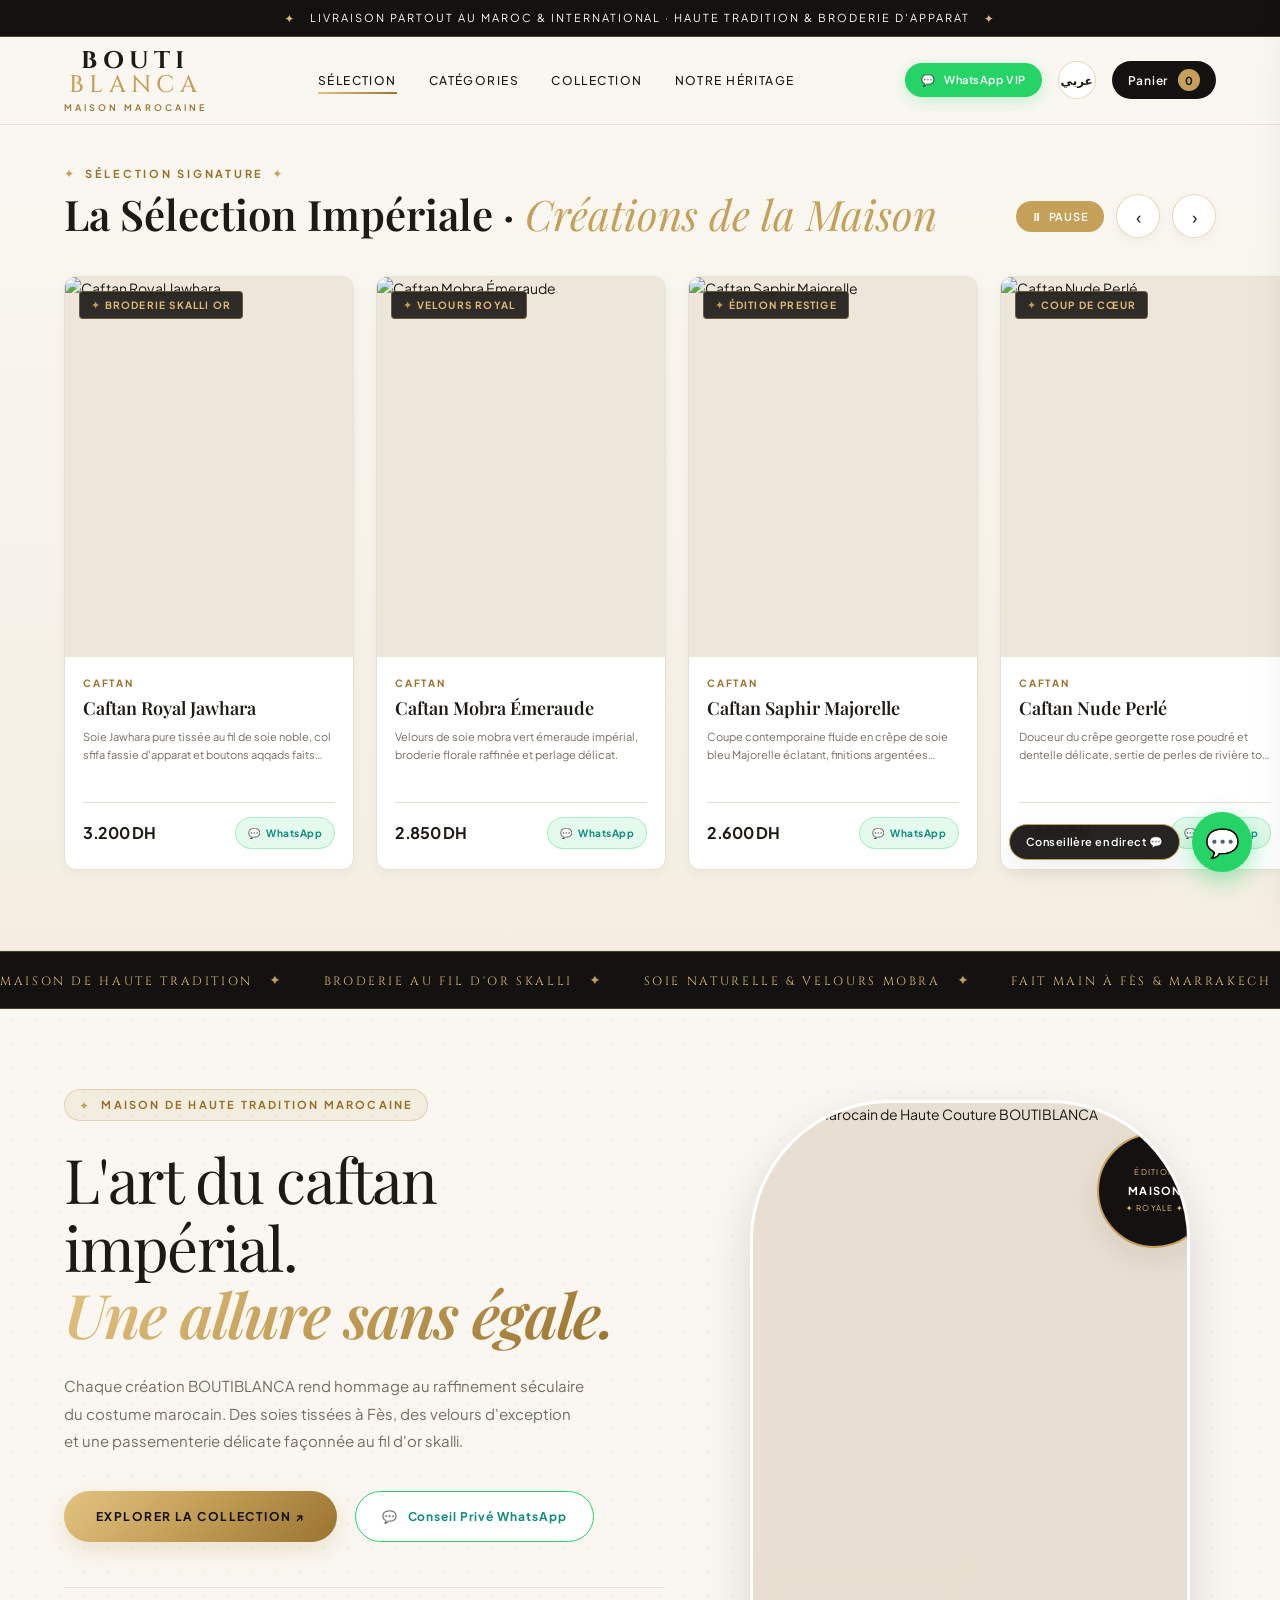
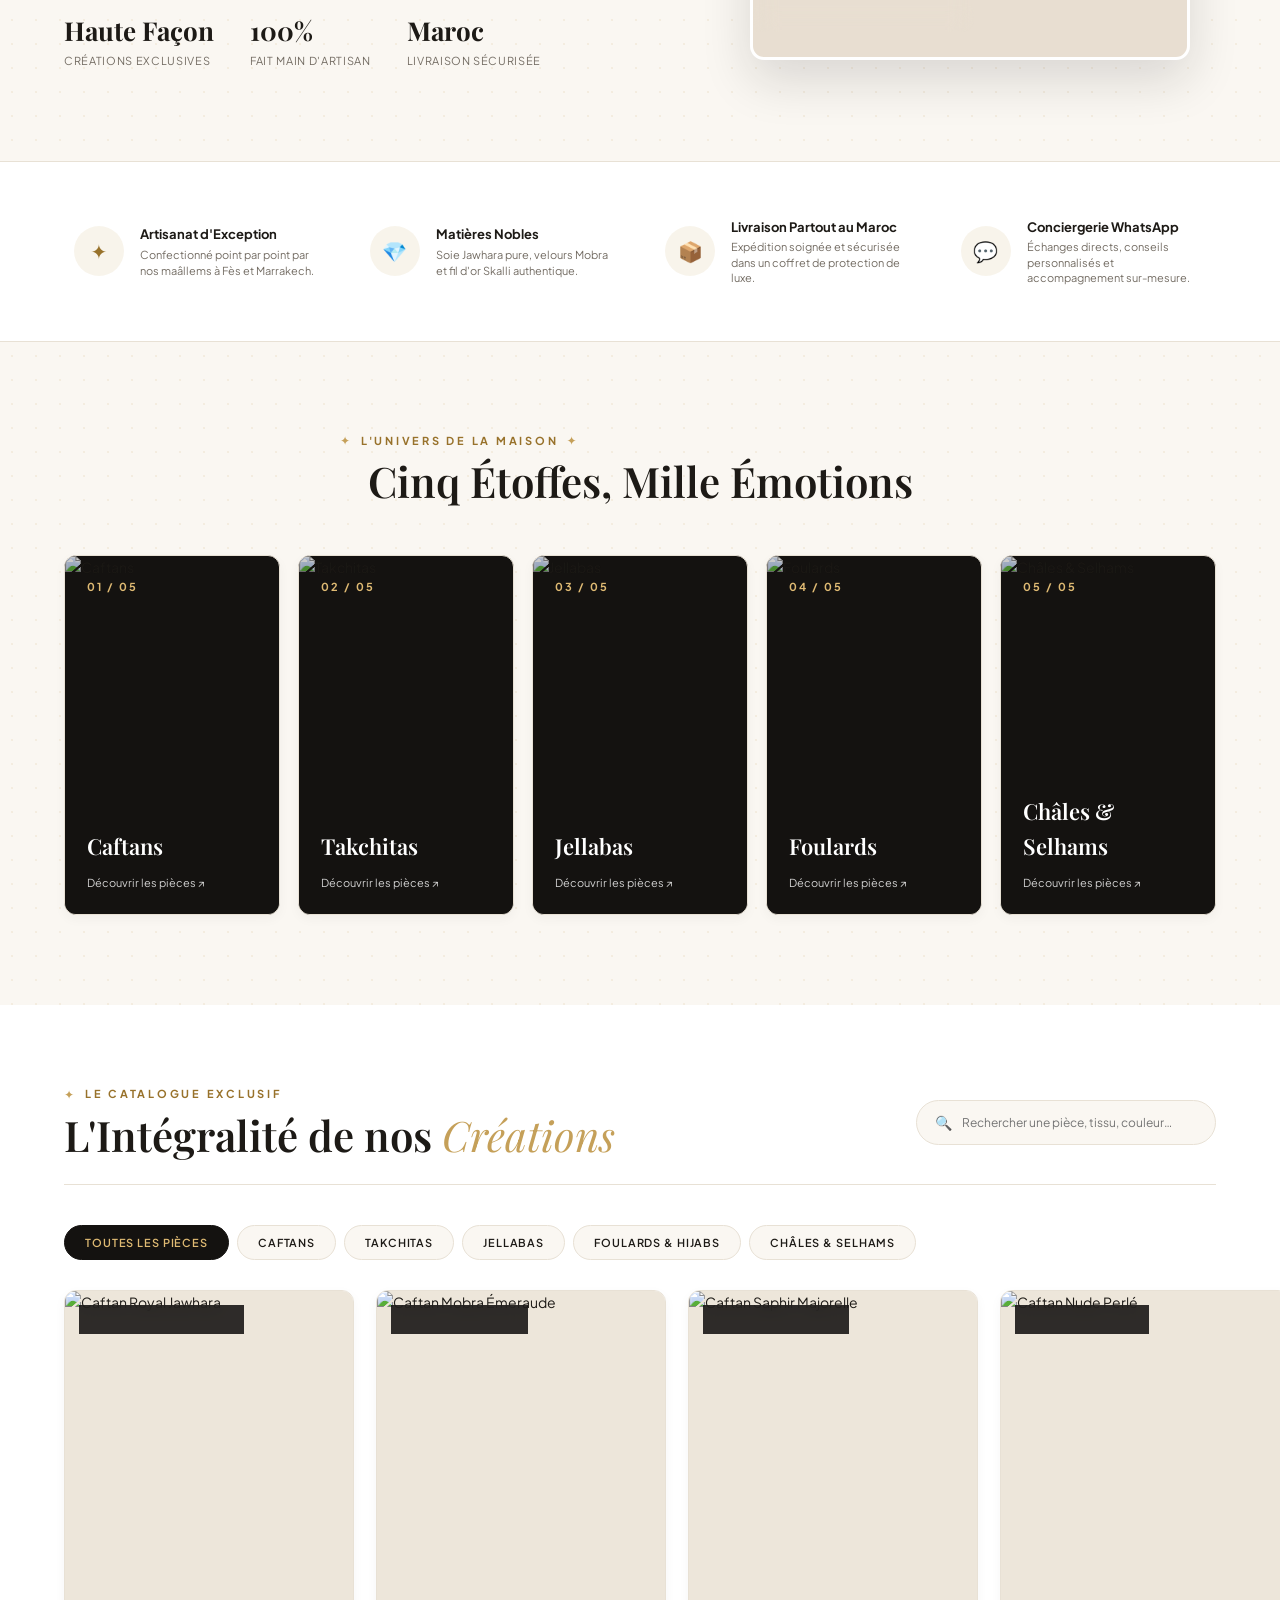
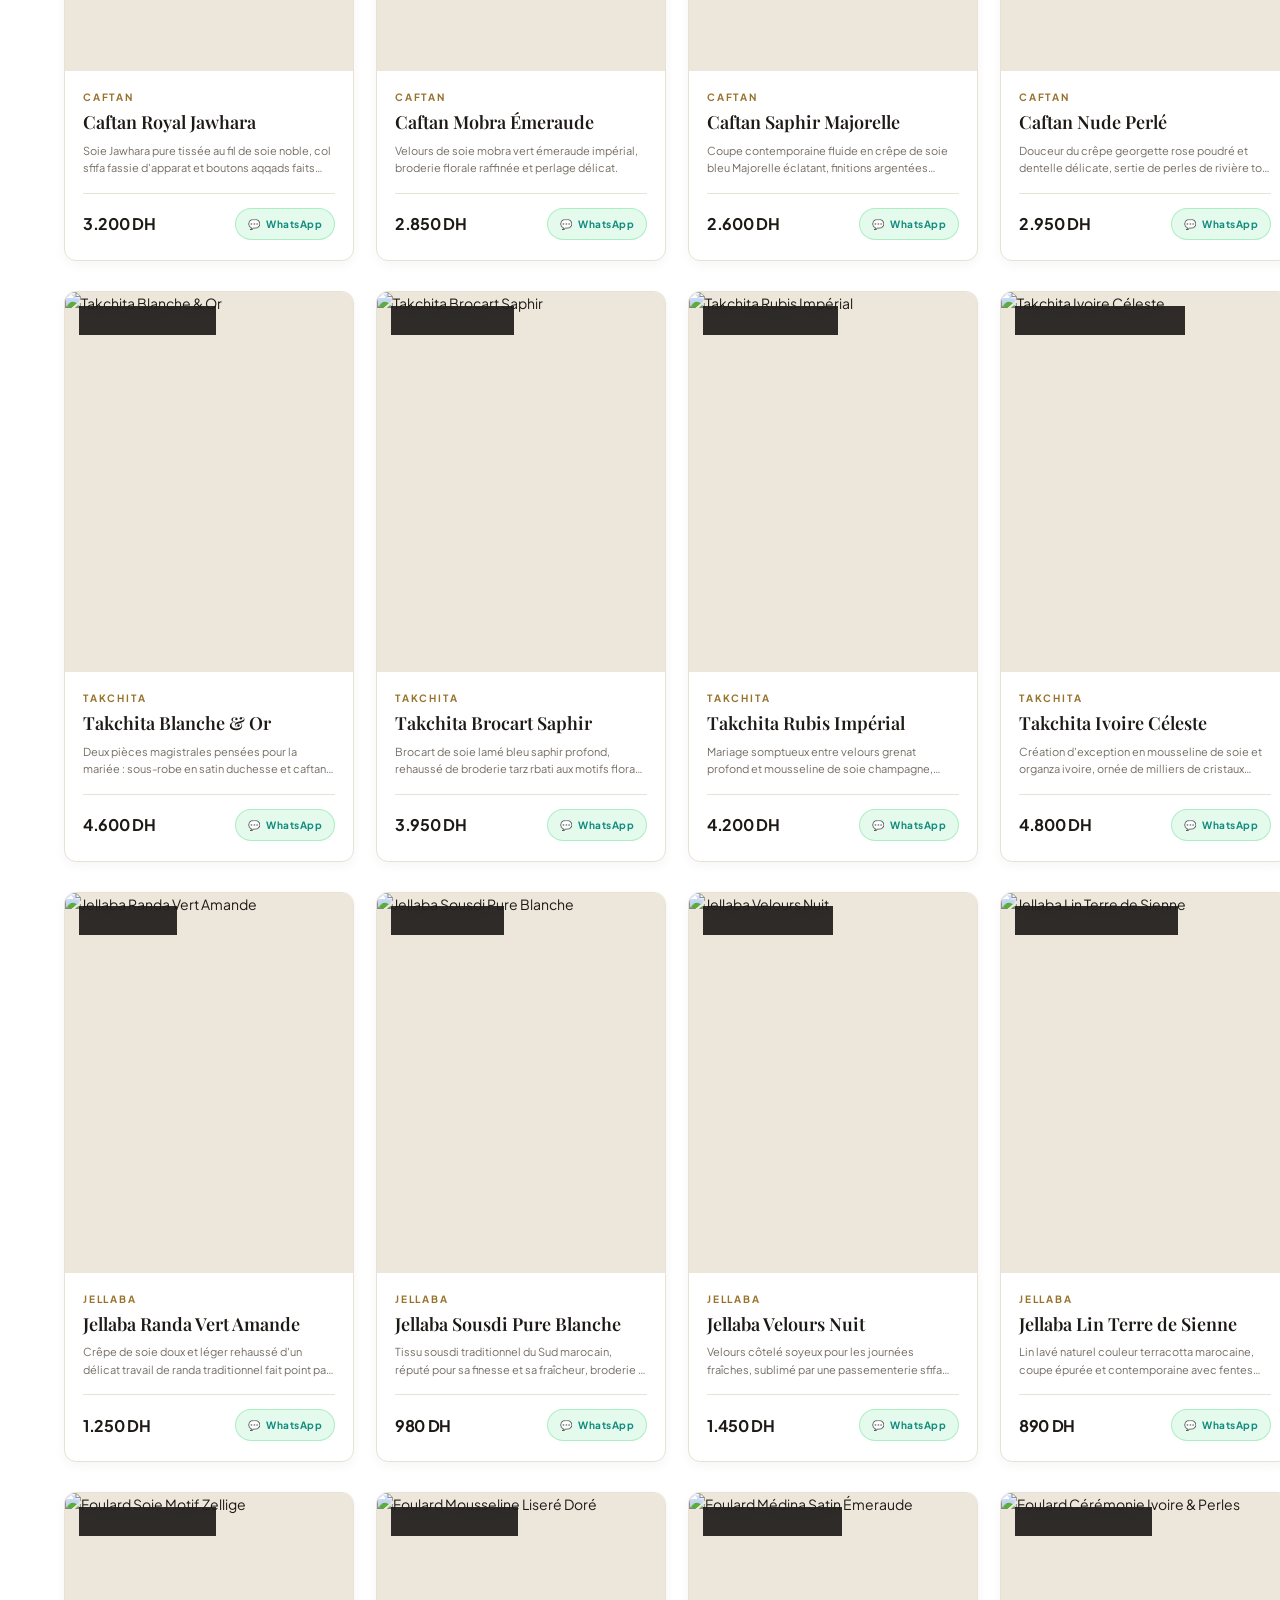
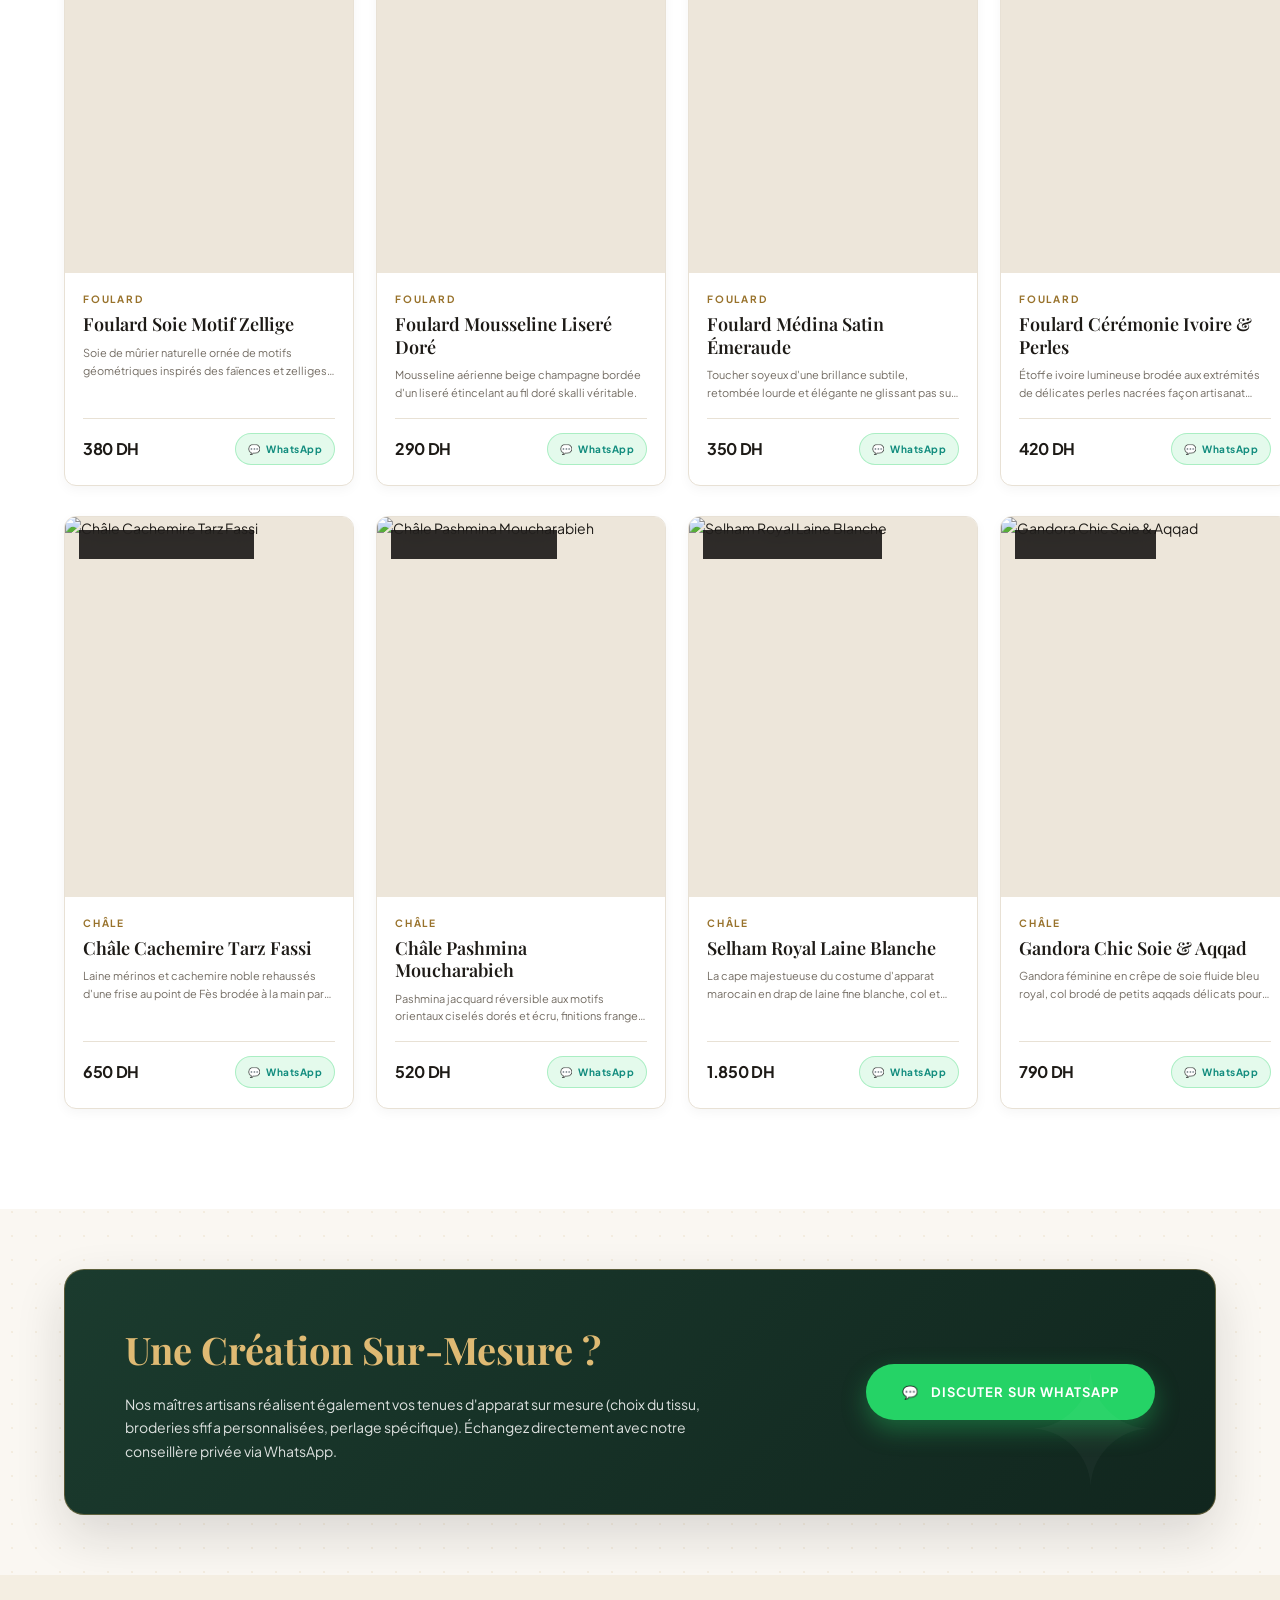
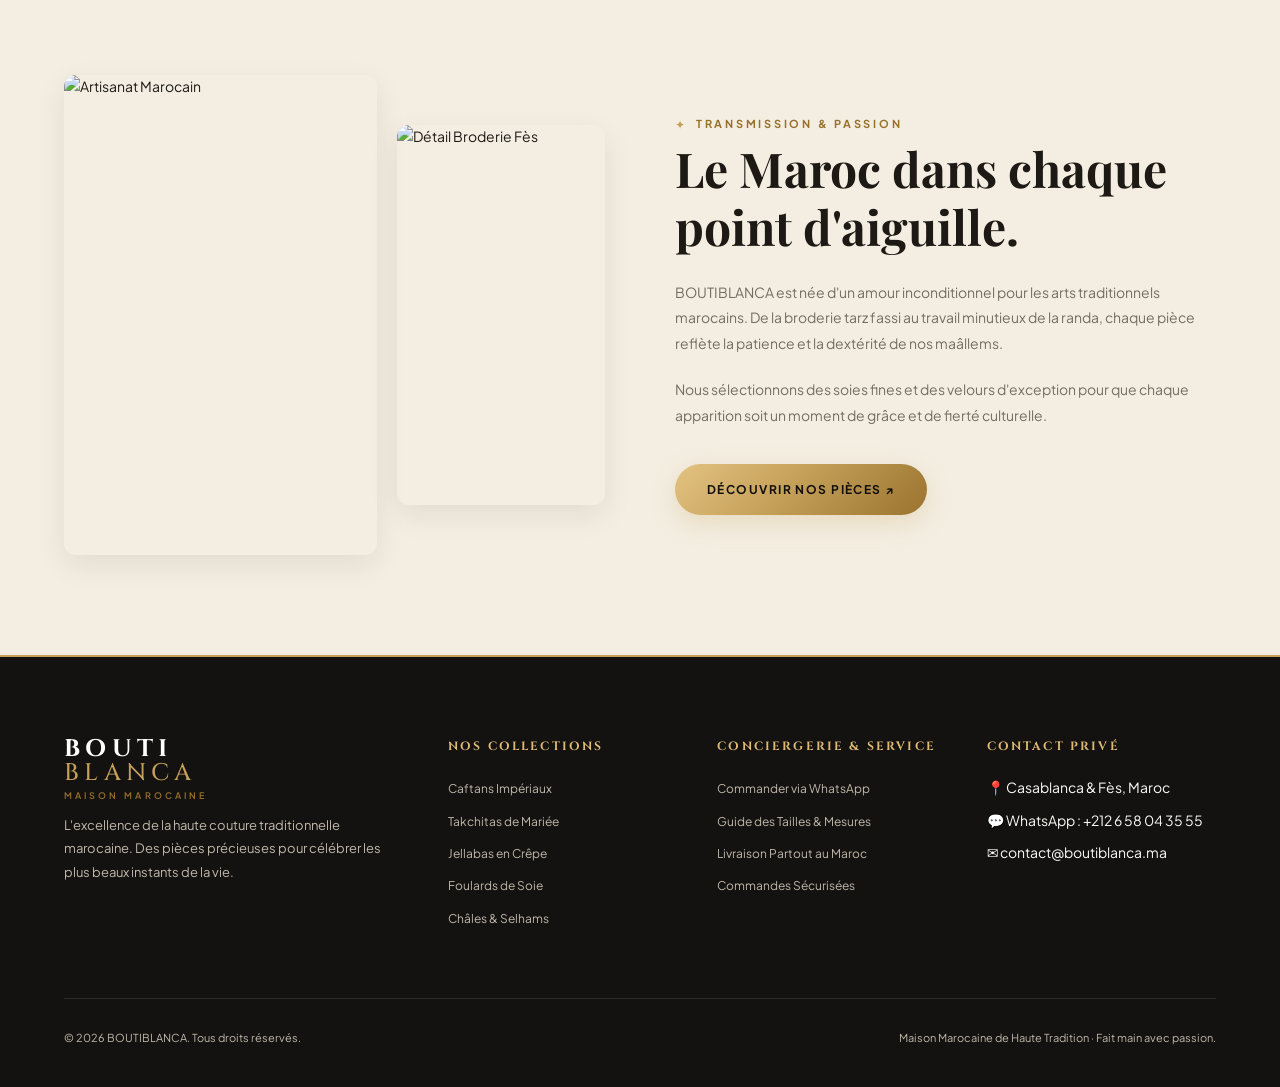
==== commit cc2114fb: "fix(i18n): retablir bilinguisme arabe parfait, conserver les 20 creations avec titre standard et for" ====
--- a/index.html
+++ b/index.html
@@ -17,7 +17,7 @@
   <!-- BANNIÈRE SUPÉRIEURE -->
   <div class="announcement-bar" id="top-announcement">
     <span class="ornament-star">✦</span>
-    <p id="top-announcement-text">Livraison Partout au Maroc & International <span>·</span> Haute Tradition & Broderie d'Apparat</p>
+    <p id="top-announcement-text" data-i18n="announcement">Livraison Partout au Maroc & International <span>·</span> Haute Tradition & Broderie d'Apparat</p>
     <span class="ornament-star">✦</span>
   </div>
 
@@ -33,19 +33,19 @@
     </div>
 
     <nav class="main-nav" id="main-nav-bar">
-      <a href="#top-carousel" class="active">Sélection</a>
-      <a href="#categories">Catégories</a>
-      <a href="#collection">Collection</a>
-      <a href="#heritage">Notre Héritage</a>
+      <a href="#top-carousel" class="active" data-i18n="navCarousel">Sélection</a>
+      <a href="#categories" data-i18n="navCategories">Catégories</a>
+      <a href="#collection" data-i18n="navCollection">Collection</a>
+      <a href="#heritage" data-i18n="navHeritage">Notre Héritage</a>
     </nav>
 
     <div class="header-actions">
-      <a class="btn-header-wa" href="https://wa.me/212658043555?text=Bonjour%20BOUTIBLANCA%2C%20je%20souhaite%20un%20conseil%20personnalis%C3%A9" target="_blank" rel="noopener noreferrer">
-        <span>💬</span> <span>WhatsApp VIP</span>
+      <a class="btn-header-wa" id="btn-header-wa" href="https://wa.me/212658043555?text=Bonjour%20BOUTIBLANCA%2C%20je%20souhaite%20un%20conseil%20personnalis%C3%A9" target="_blank" rel="noopener noreferrer">
+        <span>💬</span> <span data-i18n="waVip">WhatsApp VIP</span>
       </a>
       <button class="language-switch" id="language-switch" aria-label="Changer de langue">عربي</button>
       <button class="cart-trigger" id="cart-trigger" aria-label="Voir le panier">
-        <span>Panier</span>
+        <span data-i18n="cartLabel">Panier</span>
         <span class="cart-count" id="cart-count">0</span>
       </button>
     </div>
@@ -60,13 +60,15 @@
         <div>
           <div class="section-label">
             <span class="ornament-star">✦</span>
-            <span>Sélection Signature</span>
+            <span data-i18n="topCarouselTag">Sélection Signature</span>
             <span class="ornament-star">✦</span>
           </div>
-          <h2 class="section-title">La Sélection Impériale · <em>Créations de la Maison</em></h2>
+          <h2 class="section-title" id="top-carousel-title" data-i18n="topCarouselTitle">La Sélection Impériale · <em>Créations de la Maison</em></h2>
         </div>
         <div class="carousel-controls">
-          <button class="carousel-autoplay-btn active" id="carousel-autoplay-btn"><span>⏸</span> Pause</button>
+          <button class="carousel-autoplay-btn active" id="carousel-autoplay-btn">
+            <span id="autoplay-icon">⏸</span> <span id="autoplay-text" data-i18n="carouselPause">Pause</span>
+          </button>
           <button class="carousel-nav-btn" id="carousel-btn-prev" aria-label="Précédent">‹</button>
           <button class="carousel-nav-btn" id="carousel-btn-next" aria-label="Suivant">›</button>
         </div>
@@ -74,7 +76,7 @@
 
       <div class="carousel-viewport" id="top-carousel-viewport">
         <div class="carousel-track" id="top-carousel-track">
-          <!-- Injecté dynamiquement par app.js -->
+          <!-- Les articles sont injectés dynamiquement par app.js -->
         </div>
       </div>
     </section>
@@ -102,39 +104,38 @@
       <div class="hero-content">
         <div class="hero-subtitle-tag">
           <span class="ornament-star">✦</span>
-          <span>Maison de Haute Tradition Marocaine</span>
-        </div>
-        <h1 class="hero-title" id="hero-main-title">
+          <span data-i18n="heroBadge">Maison de Haute Tradition Marocaine</span>
+        </div>
+        <h1 class="hero-title" id="hero-main-title" data-i18n="heroTitle">
           L'art du caftan impérial.<br />
           <em>Une allure sans égale.</em>
         </h1>
-        <p class="hero-paragraph" id="hero-main-desc">
+        <p class="hero-paragraph" id="hero-main-desc" data-i18n="heroDescription">
           Chaque création BOUTIBLANCA rend hommage au raffinement séculaire du costume marocain. Des soies tissées à Fès, des velours d'exception et une passementerie délicate façonnée au fil d'or skalli.
         </p>
 
         <div class="hero-cta-group">
           <a class="btn-primary-gold" href="#collection">
-            <span>Explorer la Collection</span>
-            <span>↗</span>
+            <span data-i18n="discover">Explorer la Collection ↗</span>
           </a>
           <a class="btn-outline-wa" id="hero-wa-btn" href="https://wa.me/212658043555?text=Bonjour%20BOUTIBLANCA%2C%20je%20souhaite%20un%20conseil%20pour%20une%20cr%C3%A9ation" target="_blank" rel="noopener noreferrer">
             <span>💬</span>
-            <span>Conseil Privé WhatsApp</span>
+            <span data-i18n="directWa">Conseil Privé WhatsApp</span>
           </a>
         </div>
 
         <div class="hero-stats">
           <div class="stat-item">
-            <strong>Haute Façon</strong>
-            <span>Créations Exclusives</span>
+            <strong data-i18n="statCraft">Haute Façon</strong>
+            <span data-i18n="statCraftSub">Créations Exclusives</span>
           </div>
           <div class="stat-item">
-            <strong>100%</strong>
-            <span>Fait Main d'Artisan</span>
+            <strong data-i18n="statHandmade">100%</strong>
+            <span data-i18n="statHandmadeSub">Fait Main d'Artisan</span>
           </div>
           <div class="stat-item">
-            <strong>Maroc</strong>
-            <span>Livraison Sécurisée</span>
+            <strong data-i18n="statDelivery">Maroc</strong>
+            <span data-i18n="statDeliverySub">Livraison Sécurisée</span>
           </div>
         </div>
       </div>
@@ -143,15 +144,15 @@
         <div class="hero-arch-wrapper">
           <img class="hero-arch-image" id="hero-arch-img" src="https://i.pinimg.com/originals/b0/82/9a/b0829aff252d5c80d5798fd5d9fae49a.jpg" alt="Caftan Marocain de Haute Couture BOUTIBLANCA" />
           <div class="hero-stamp-gold">
-            <span>ÉDITION</span>
-            <strong>MAISON</strong>
-            <span>✦ ROYALE ✦</span>
+            <span data-i18n="sealEdition">ÉDITION</span>
+            <strong data-i18n="sealMaison">MAISON</strong>
+            <span data-i18n="sealRoyale">✦ ROYALE ✦</span>
           </div>
           <div class="hero-floating-card">
             <span class="icon-seal">۞</span>
             <div>
-              <strong>Haute Façon Fassie</strong>
-              <span>Broderie & Aqqads sur-mesure</span>
+              <strong data-i18n="floatingCraftTitle">Haute Façon Fassie</strong>
+              <span data-i18n="floatingCraftDesc">Broderie & Aqqads sur-mesure</span>
             </div>
           </div>
         </div>
@@ -166,29 +167,29 @@
         <div class="trust-card">
           <div class="trust-icon-box">✦</div>
           <div>
-            <strong>Artisanat d'Exception</strong>
-            <p>Confectionné point par point par nos maâllems à Fès et Marrakech.</p>
+            <strong data-i18n="trustCraftTitle">Artisanat d'Exception</strong>
+            <p data-i18n="trustCraftDesc">Confectionné point par point par nos maâllems à Fès et Marrakech.</p>
           </div>
         </div>
         <div class="trust-card">
           <div class="trust-icon-box">💎</div>
           <div>
-            <strong>Matières Nobles</strong>
-            <p>Soie Jawhara pure, velours Mobra et fil d'or Skalli authentique.</p>
+            <strong data-i18n="trustMaterialsTitle">Matières Nobles</strong>
+            <p data-i18n="trustMaterialsDesc">Soie Jawhara pure, velours Mobra et fil d'or Skalli authentique.</p>
           </div>
         </div>
         <div class="trust-card">
           <div class="trust-icon-box">📦</div>
           <div>
-            <strong>Livraison Partout au Maroc</strong>
-            <p>Expédition soignée et sécurisée dans un coffret de protection de luxe.</p>
+            <strong data-i18n="trustDeliveryTitle">Livraison Partout au Maroc</strong>
+            <p data-i18n="trustDeliveryDesc">Expédition soignée et sécurisée dans un coffret de protection de luxe.</p>
           </div>
         </div>
         <div class="trust-card">
           <div class="trust-icon-box">💬</div>
           <div>
-            <strong>Conciergerie WhatsApp</strong>
-            <p>Échanges directs, conseils personnalisés et accompagnement sur-mesure.</p>
+            <strong data-i18n="trustWaTitle">Conciergerie WhatsApp</strong>
+            <p data-i18n="trustWaDesc">Échanges directs, conseils personnalisés et accompagnement sur-mesure.</p>
           </div>
         </div>
       </div>
@@ -201,10 +202,10 @@
       <div class="section-head-center">
         <div class="section-label">
           <span class="ornament-star">✦</span>
-          <span>L'Univers de la Maison</span>
+          <span data-i18n="catEyebrow">L'Univers de la Maison</span>
           <span class="ornament-star">✦</span>
         </div>
-        <h2 class="section-title">Cinq Étoffes, Mille Émotions</h2>
+        <h2 class="section-title" data-i18n="catTitle">Cinq Étoffes, Mille Émotions</h2>
       </div>
 
       <div class="categories-grid">
@@ -213,8 +214,8 @@
           <div class="cat-tile-overlay">
             <span class="cat-number">01 / 05</span>
             <div class="cat-info">
-              <h3>Caftans</h3>
-              <span>Découvrir les pièces ↗</span>
+              <h3 data-i18n="catCaftans">Caftans</h3>
+              <span data-i18n="catDiscover">Découvrir les pièces ↗</span>
             </div>
           </div>
         </article>
@@ -224,8 +225,8 @@
           <div class="cat-tile-overlay">
             <span class="cat-number">02 / 05</span>
             <div class="cat-info">
-              <h3>Takchitas</h3>
-              <span>Découvrir les pièces ↗</span>
+              <h3 data-i18n="catTakchitas">Takchitas</h3>
+              <span data-i18n="catDiscover">Découvrir les pièces ↗</span>
             </div>
           </div>
         </article>
@@ -235,8 +236,8 @@
           <div class="cat-tile-overlay">
             <span class="cat-number">03 / 05</span>
             <div class="cat-info">
-              <h3>Jellabas</h3>
-              <span>Découvrir les pièces ↗</span>
+              <h3 data-i18n="catJellabas">Jellabas</h3>
+              <span data-i18n="catDiscover">Découvrir les pièces ↗</span>
             </div>
           </div>
         </article>
@@ -246,8 +247,8 @@
           <div class="cat-tile-overlay">
             <span class="cat-number">04 / 05</span>
             <div class="cat-info">
-              <h3>Foulards</h3>
-              <span>Découvrir les pièces ↗</span>
+              <h3 data-i18n="catFoulards">Foulards</h3>
+              <span data-i18n="catDiscover">Découvrir les pièces ↗</span>
             </div>
           </div>
         </article>
@@ -257,8 +258,8 @@
           <div class="cat-tile-overlay">
             <span class="cat-number">05 / 05</span>
             <div class="cat-info">
-              <h3>Châles & Selhams</h3>
-              <span>Découvrir les pièces ↗</span>
+              <h3 data-i18n="catChales">Châles & Selhams</h3>
+              <span data-i18n="catDiscover">Découvrir les pièces ↗</span>
             </div>
           </div>
         </article>
@@ -273,24 +274,24 @@
         <div>
           <div class="section-label">
             <span class="ornament-star">✦</span>
-            <span>Le Catalogue Exclusif</span>
-          </div>
-          <h2 class="section-title">L'Intégralité de nos <em>Créations</em></h2>
+            <span data-i18n="collectionEyebrow">Le Catalogue Exclusif</span>
+          </div>
+          <h2 class="section-title" data-i18n="collectionTitle">L'Intégralité de nos <em>Créations</em></h2>
         </div>
 
         <div class="search-input-box">
           <span aria-hidden="true">🔍</span>
-          <input type="search" id="search-input" placeholder="Rechercher une pièce, tissu, couleur…" aria-label="Rechercher" />
+          <input type="search" id="search-input" placeholder="Rechercher une pièce, tissu, couleur…" data-i18n-placeholder="searchPlaceholder" aria-label="Rechercher" />
         </div>
       </div>
 
       <div class="filters-group" style="margin-bottom: 30px;">
-        <button class="filter-btn active" data-filter="Tous">Toutes les Pièces</button>
-        <button class="filter-btn" data-filter="Caftan">Caftans</button>
-        <button class="filter-btn" data-filter="Takchita">Takchitas</button>
-        <button class="filter-btn" data-filter="Jellaba">Jellabas</button>
-        <button class="filter-btn" data-filter="Foulard">Foulards & Hijabs</button>
-        <button class="filter-btn" data-filter="Châle">Châles & Selhams</button>
+        <button class="filter-btn active" data-filter="Tous" data-i18n="filterAll">Toutes les Pièces</button>
+        <button class="filter-btn" data-filter="Caftan" data-i18n="filterCaftan">Caftans</button>
+        <button class="filter-btn" data-filter="Takchita" data-i18n="filterTakchita">Takchitas</button>
+        <button class="filter-btn" data-filter="Jellaba" data-i18n="filterJellaba">Jellabas</button>
+        <button class="filter-btn" data-filter="Foulard" data-i18n="filterFoulard">Foulards & Hijabs</button>
+        <button class="filter-btn" data-filter="Châle" data-i18n="filterChale">Châles & Selhams</button>
       </div>
 
       <div class="products-grid" id="products-grid" aria-live="polite">
@@ -303,14 +304,14 @@
          ========================================================================== -->
     <section class="vip-wa-banner">
       <div class="vip-wa-content">
-        <h2>Une Création Sur-Mesure ?</h2>
-        <p>
+        <h2 data-i18n="vipWaTitle">Une Création Sur-Mesure ?</h2>
+        <p data-i18n="vipWaDesc">
           Nos maîtres artisans réalisent également vos tenues d'apparat sur mesure (choix du tissu, broderies sfifa personnalisées, perlage spécifique). Échangez directement avec notre conseillère privée via WhatsApp.
         </p>
       </div>
       <a class="btn-vip-wa" href="https://wa.me/212658043555?text=Salam%20BOUTIBLANCA%2C%20je%20souhaite%20un%20devis%20pour%20une%20cr%C3%A9ation%20sur-mesure" target="_blank" rel="noopener noreferrer">
         <span>💬</span>
-        <span>Discuter sur WhatsApp</span>
+        <span data-i18n="vipWaBtn">Discuter sur WhatsApp</span>
       </a>
     </section>
 
@@ -326,17 +327,17 @@
         <div class="heritage-text">
           <div class="section-label">
             <span class="ornament-star">✦</span>
-            <span>Transmission & Passion</span>
-          </div>
-          <h2>Le Maroc dans chaque point d'aiguille.</h2>
-          <p>
+            <span data-i18n="heritageEyebrow">Transmission & Passion</span>
+          </div>
+          <h2 data-i18n="heritageTitle">Le Maroc dans chaque point d'aiguille.</h2>
+          <p data-i18n="heritageP1">
             BOUTIBLANCA est née d'un amour inconditionnel pour les arts traditionnels marocains. De la broderie tarz fassi au travail minutieux de la randa, chaque pièce reflète la patience et la dextérité de nos maâllems.
           </p>
-          <p>
+          <p data-i18n="heritageP2">
             Nous sélectionnons des soies fines et des velours d'exception pour que chaque apparition soit un moment de grâce et de fierté culturelle.
           </p>
           <a class="btn-primary-gold" href="#collection" style="margin-top: 15px;">
-            <span>Découvrir nos pièces ↗</span>
+            <span data-i18n="heritageBtn">Découvrir nos pièces ↗</span>
           </a>
         </div>
       </div>
@@ -351,22 +352,22 @@
           BOUTI<span>BLANCA</span>
           <small>MAISON MAROCAINE</small>
         </div>
-        <p>L'excellence de la haute couture traditionnelle marocaine. Des pièces précieuses pour célébrer les plus beaux instants de la vie.</p>
+        <p data-i18n="footerDesc">L'excellence de la haute couture traditionnelle marocaine. Des pièces précieuses pour célébrer les plus beaux instants de la vie.</p>
       </div>
 
       <div class="footer-col">
-        <h4>Nos Collections</h4>
+        <h4 data-i18n="footerCollections">Nos Collections</h4>
         <ul>
-          <li><a href="#collection">Caftans Impériaux</a></li>
-          <li><a href="#collection">Takchitas de Mariée</a></li>
-          <li><a href="#collection">Jellabas en Crêpe</a></li>
-          <li><a href="#collection">Foulards de Soie</a></li>
-          <li><a href="#collection">Châles & Selhams</a></li>
+          <li><a href="#collection" data-i18n="catCaftans">Caftans Impériaux</a></li>
+          <li><a href="#collection" data-i18n="catTakchitas">Takchitas de Mariée</a></li>
+          <li><a href="#collection" data-i18n="catJellabas">Jellabas en Crêpe</a></li>
+          <li><a href="#collection" data-i18n="catFoulards">Foulards de Soie</a></li>
+          <li><a href="#collection" data-i18n="catChales">Châles & Selhams</a></li>
         </ul>
       </div>
 
       <div class="footer-col">
-        <h4>Conciergerie & Service</h4>
+        <h4 data-i18n="footerServices">Conciergerie & Service</h4>
         <ul>
           <li><a href="https://wa.me/212658043555" target="_blank">Commander via WhatsApp</a></li>
           <li><a href="https://wa.me/212658043555" target="_blank">Guide des Tailles & Mesures</a></li>
@@ -376,7 +377,7 @@
       </div>
 
       <div class="footer-col">
-        <h4>Contact Privé</h4>
+        <h4 data-i18n="footerContact">Contact Privé</h4>
         <ul>
           <li><span>📍 Casablanca & Fès, Maroc</span></li>
           <li><span>💬 WhatsApp : +212 6 58 04 35 55</span></li>
@@ -386,14 +387,14 @@
     </div>
 
     <div class="footer-bottom">
-      <p>© <span id="current-year"></span> BOUTIBLANCA. Tous droits réservés.</p>
-      <p>Maison Marocaine de Haute Tradition · Fait main avec passion.</p>
+      <p>© <span id="current-year"></span> BOUTIBLANCA. <span data-i18n="footerRights">Tous droits réservés.</span></p>
+      <p data-i18n="footerHeritageNote">Maison Marocaine de Haute Tradition · Fait main avec passion.</p>
     </div>
   </footer>
 
   <!-- BOUTON FLOTTANT WHATSAPP TOUJOURS ACCESSIBLE -->
   <a class="floating-wa-button" id="floating-wa-btn" href="https://wa.me/212658043555?text=Bonjour%20BOUTIBLANCA%2C%20je%20souhaite%20un%20conseil" target="_blank" rel="noopener noreferrer" aria-label="Contacter sur WhatsApp">
-    <span class="floating-wa-pill">Conseillère en direct 💬</span>
+    <span class="floating-wa-pill" id="floating-wa-text" data-i18n="floatingWaPill">Conseillère en direct 💬</span>
     <span class="floating-wa-circle">💬</span>
   </a>
 
@@ -413,10 +414,10 @@
       
       <div class="modal-actions">
         <a class="btn-modal-wa" id="modal-btn-wa" href="" target="_blank" rel="noopener noreferrer">
-          <span>💬</span> <span>Commander directement sur WhatsApp</span>
+          <span>💬</span> <span data-i18n="orderWa">Commander directement sur WhatsApp</span>
         </a>
         <button class="btn-modal-cart" id="modal-btn-cart">
-          <span>🛍</span> <span>Ajouter au Panier</span>
+          <span>🛍</span> <span data-i18n="addToCart">Ajouter au Panier</span>
         </button>
       </div>
     </div>
@@ -425,7 +426,7 @@
   <!-- TIROIR DU PANIER (CART DRAWER) -->
   <aside class="cart-drawer" id="cart-drawer" aria-label="Votre Sélection">
     <div class="cart-header">
-      <h2>Votre Sélection</h2>
+      <h2 data-i18n="yourCart">Votre Sélection</h2>
       <button class="modal-close-btn" id="cart-close-btn" style="position: static;" aria-label="Fermer le panier">✕</button>
     </div>
 
@@ -433,19 +434,19 @@
 
     <div id="cart-empty-state" style="text-align: center; padding: 60px 20px; color: var(--text-muted);">
       <div style="font-size: 40px; color: var(--gold-primary); margin-bottom: 15px;">۞</div>
-      <p>Votre panier attend sa première pièce d'exception.</p>
+      <p data-i18n="emptyCart">Votre panier attend sa première pièce d'exception.</p>
     </div>
 
     <div class="cart-footer">
       <div class="cart-total-row">
-        <span>Sous-total</span>
+        <span data-i18n="subtotal">Sous-total</span>
         <span id="cart-total-price">0 DH</span>
       </div>
       <a class="btn-checkout-wa" id="btn-cart-checkout-wa" href="#" target="_blank" rel="noopener noreferrer">
-        <span>💬</span> <span>Confirmer par WhatsApp</span>
+        <span>💬</span> <span data-i18n="confirmWa">Confirmer par WhatsApp</span>
       </a>
       <button class="btn-checkout-supabase" id="btn-cart-continue" onclick="document.getElementById('cart-close-btn').click();">
-        Continuer mes découvertes
+        <span data-i18n="continueShopping">Continuer mes découvertes</span>
       </button>
     </div>
   </aside>
--- a/styles.css
+++ b/styles.css
@@ -1608,6 +1608,7 @@
 html[dir="rtl"] body {
   font-family: var(--font-ar);
   text-align: right;
+  direction: rtl;
 }
 
 html[dir="rtl"] .wordmark small {
@@ -1643,6 +1644,85 @@
 html[dir="rtl"] .hero-floating-card {
   left: auto;
   right: -20px;
+}
+
+html[dir="rtl"] .card-details {
+  text-align: right;
+  direction: rtl;
+}
+
+html[dir="rtl"] .card-desc {
+  text-align: right;
+  direction: rtl;
+}
+
+html[dir="rtl"] .card-category {
+  text-align: right;
+}
+
+html[dir="rtl"] .card-title {
+  text-align: right;
+}
+
+html[dir="rtl"] .card-footer {
+  flex-direction: row-reverse;
+}
+
+html[dir="rtl"] .btn-card-quickview {
+  display: inline-flex;
+  align-items: center;
+  justify-content: center;
+  gap: 6px;
+}
+
+html[dir="rtl"] .hero-content {
+  text-align: right;
+}
+
+html[dir="rtl"] .hero-subtitle-tag {
+  flex-direction: row-reverse;
+}
+
+html[dir="rtl"] .hero-cta-group {
+  justify-content: flex-start;
+}
+
+html[dir="rtl"] .top-carousel-header {
+  flex-direction: row-reverse;
+}
+
+html[dir="rtl"] .carousel-controls {
+  flex-direction: row-reverse;
+}
+
+html[dir="rtl"] .collection-toolbar {
+  flex-direction: row-reverse;
+}
+
+html[dir="rtl"] .trust-card {
+  text-align: right;
+}
+
+html[dir="rtl"] .heritage-text {
+  text-align: right;
+}
+
+html[dir="rtl"] .vip-wa-banner {
+  flex-direction: row-reverse;
+  text-align: right;
+}
+
+html[dir="rtl"] .footer-top {
+  direction: rtl;
+  text-align: right;
+}
+
+html[dir="rtl"] .footer-brand {
+  text-align: right;
+}
+
+html[dir="rtl"] .footer-brand .wordmark {
+  align-items: flex-start;
 }
 
 /* ==========================================================================
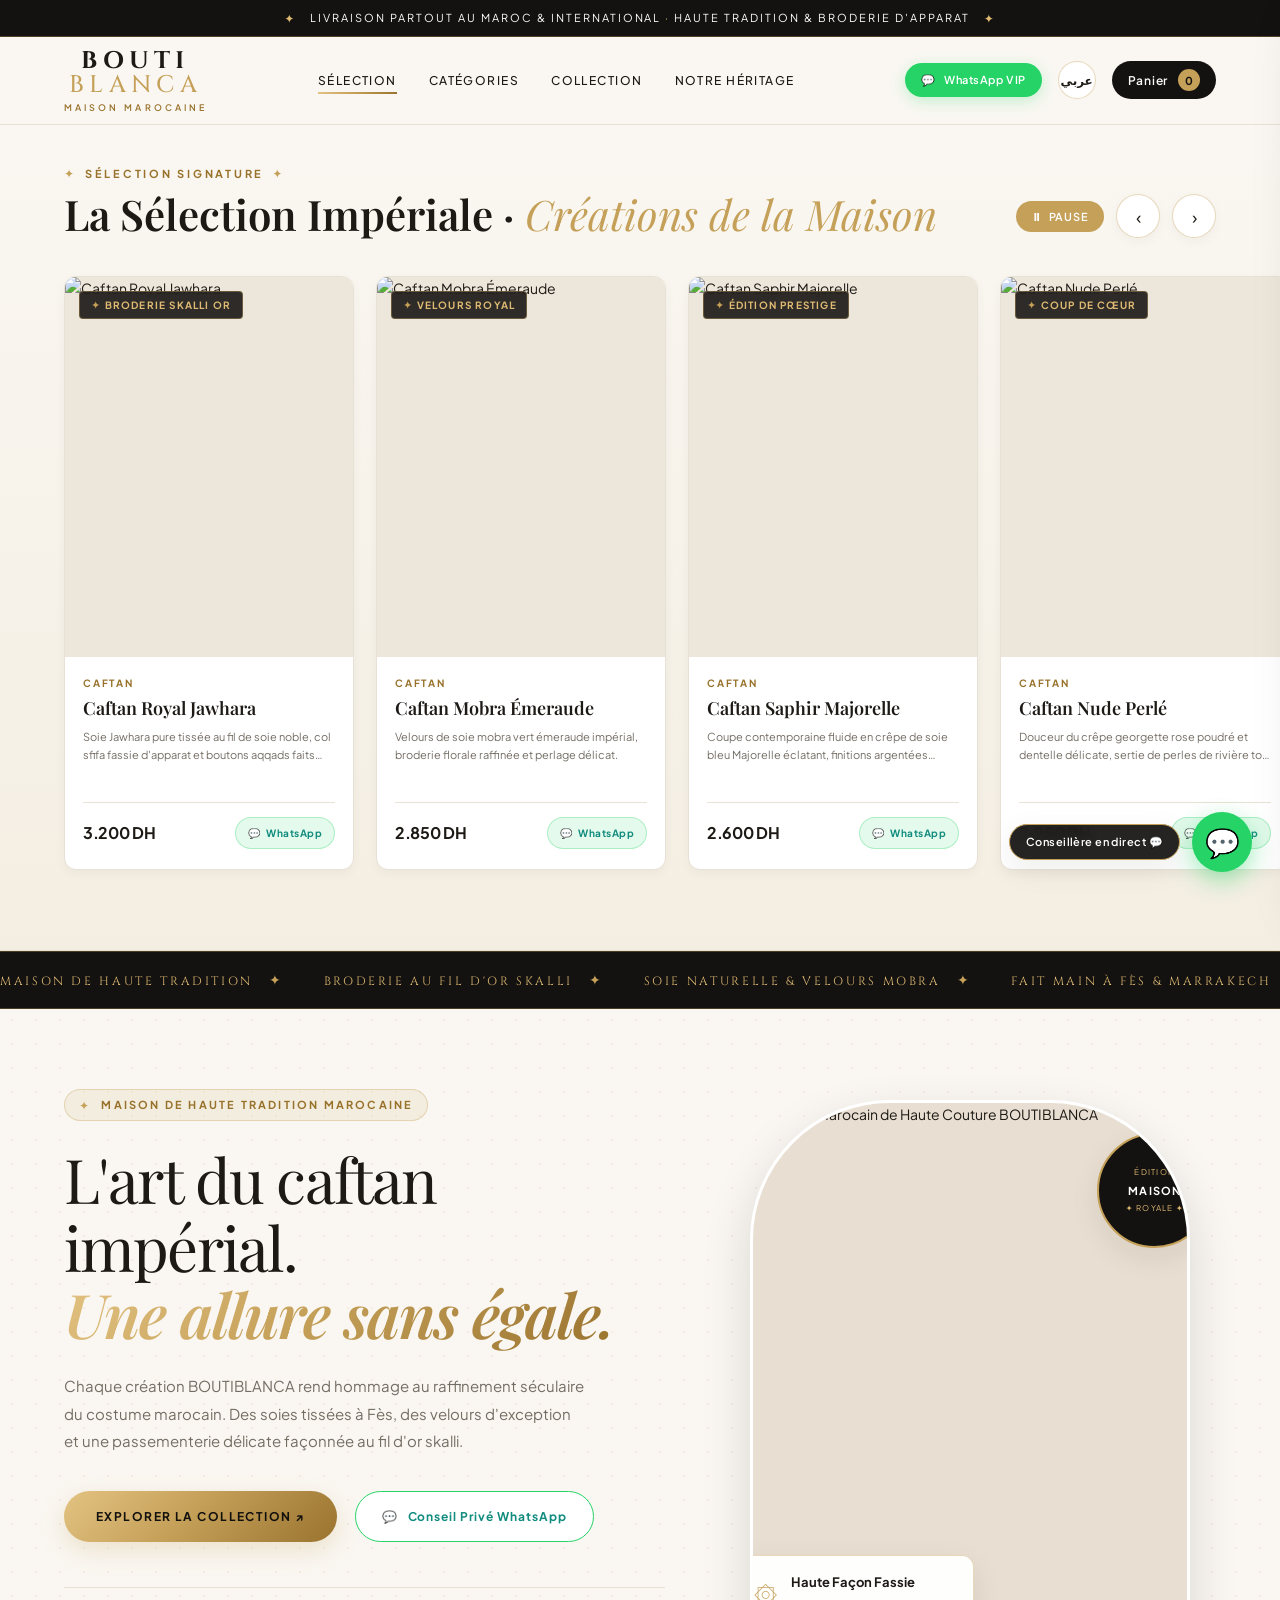
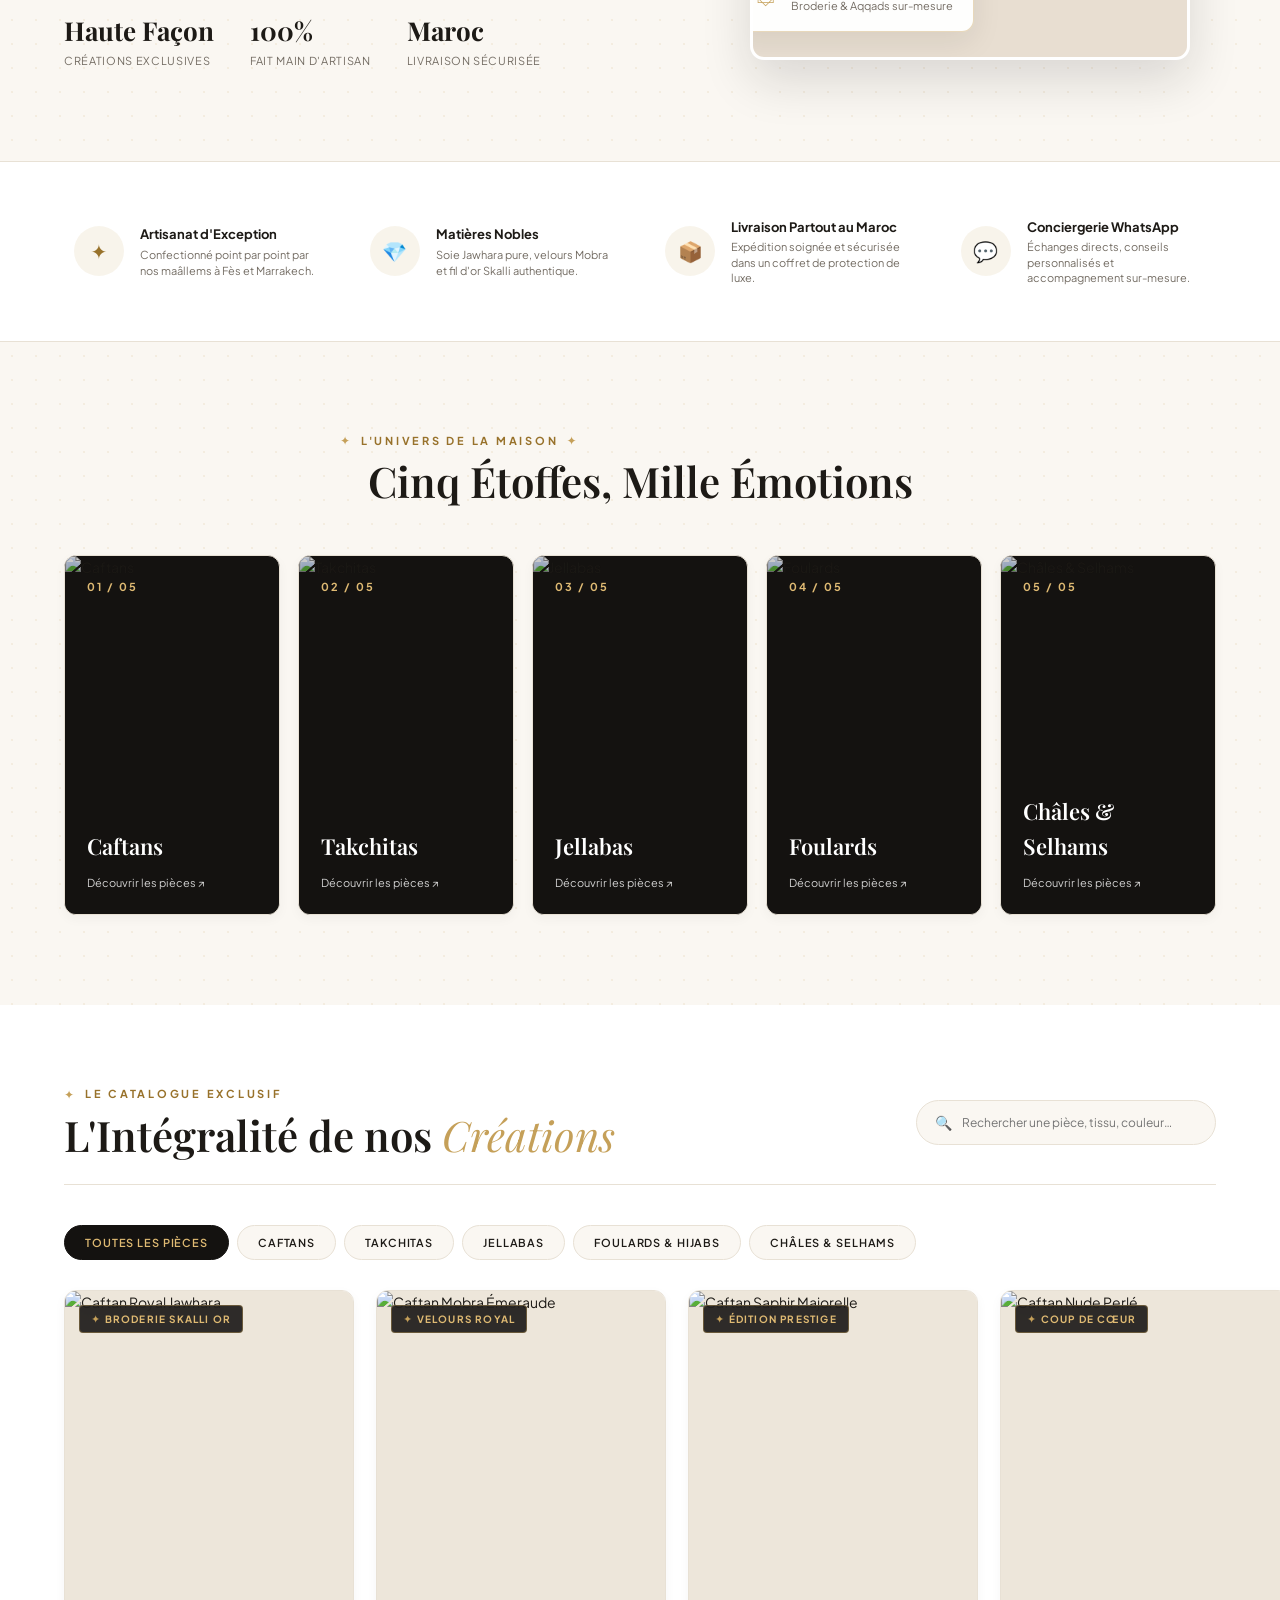
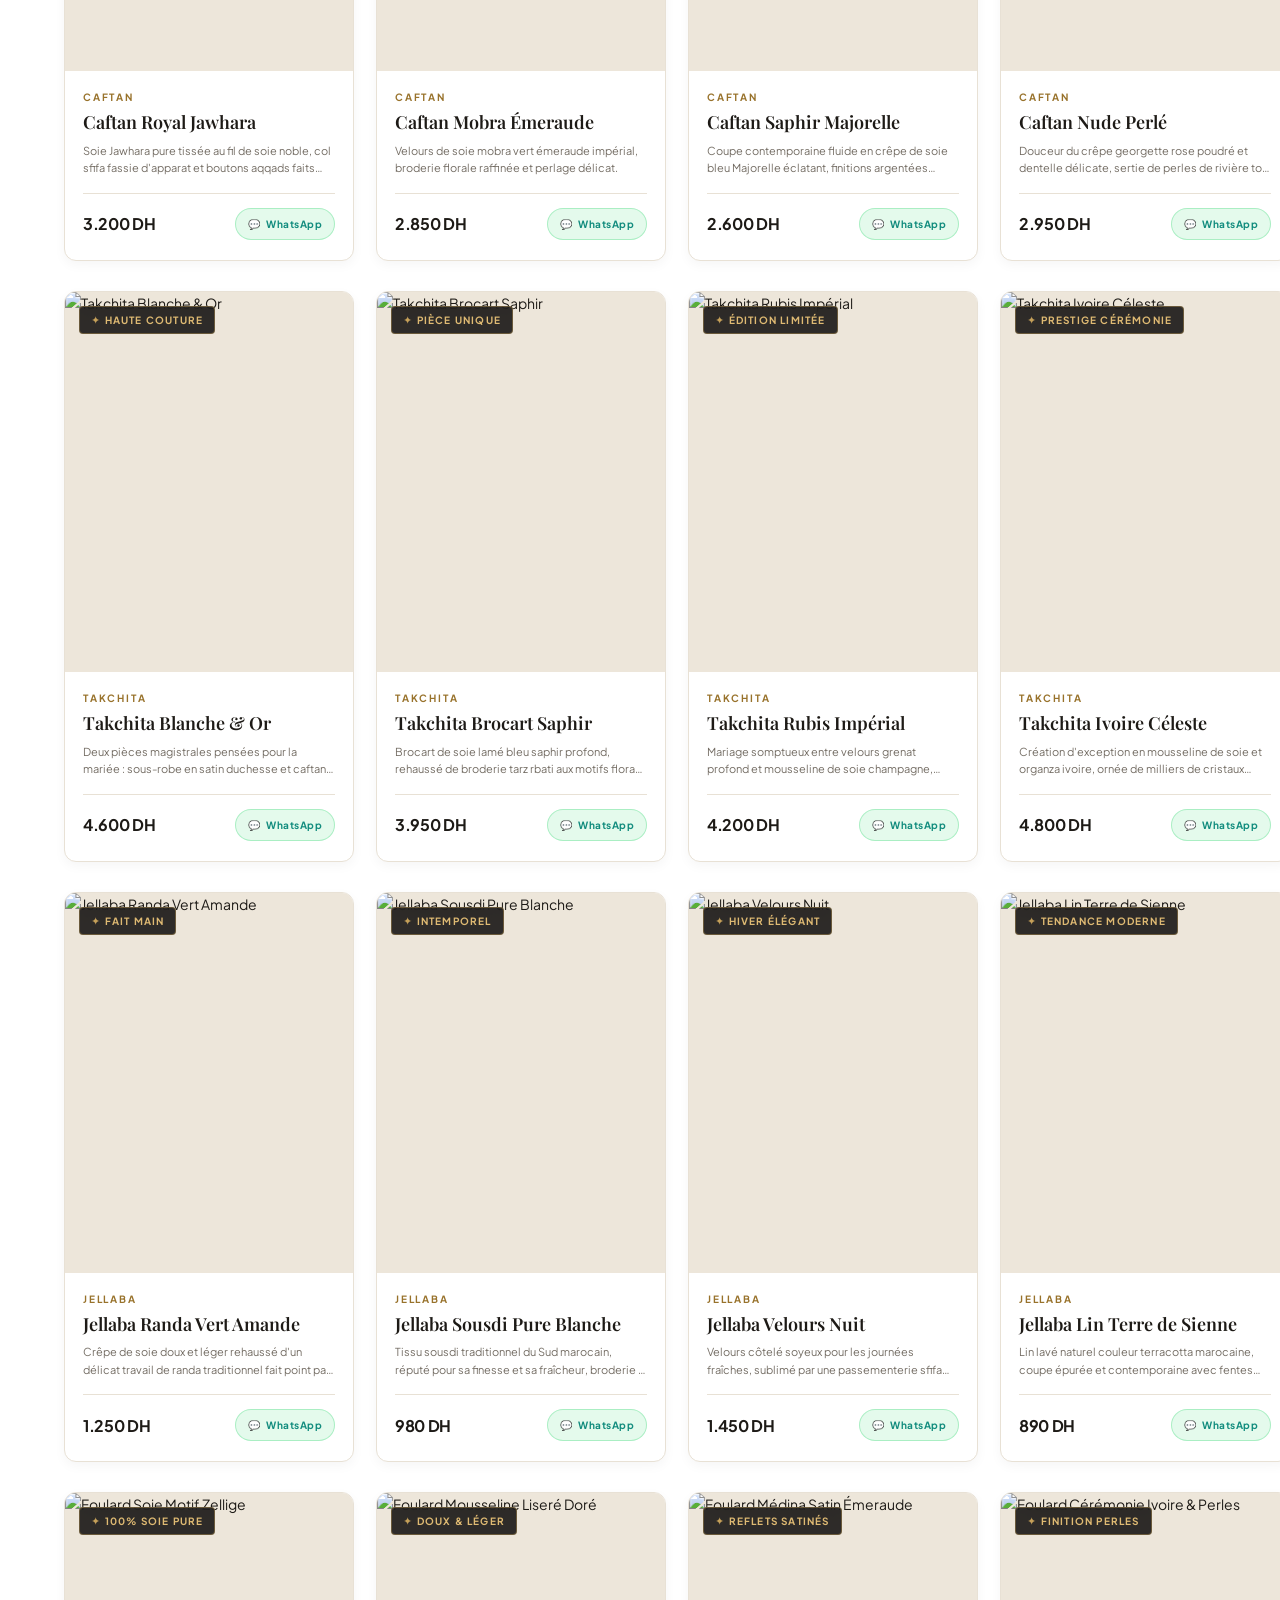
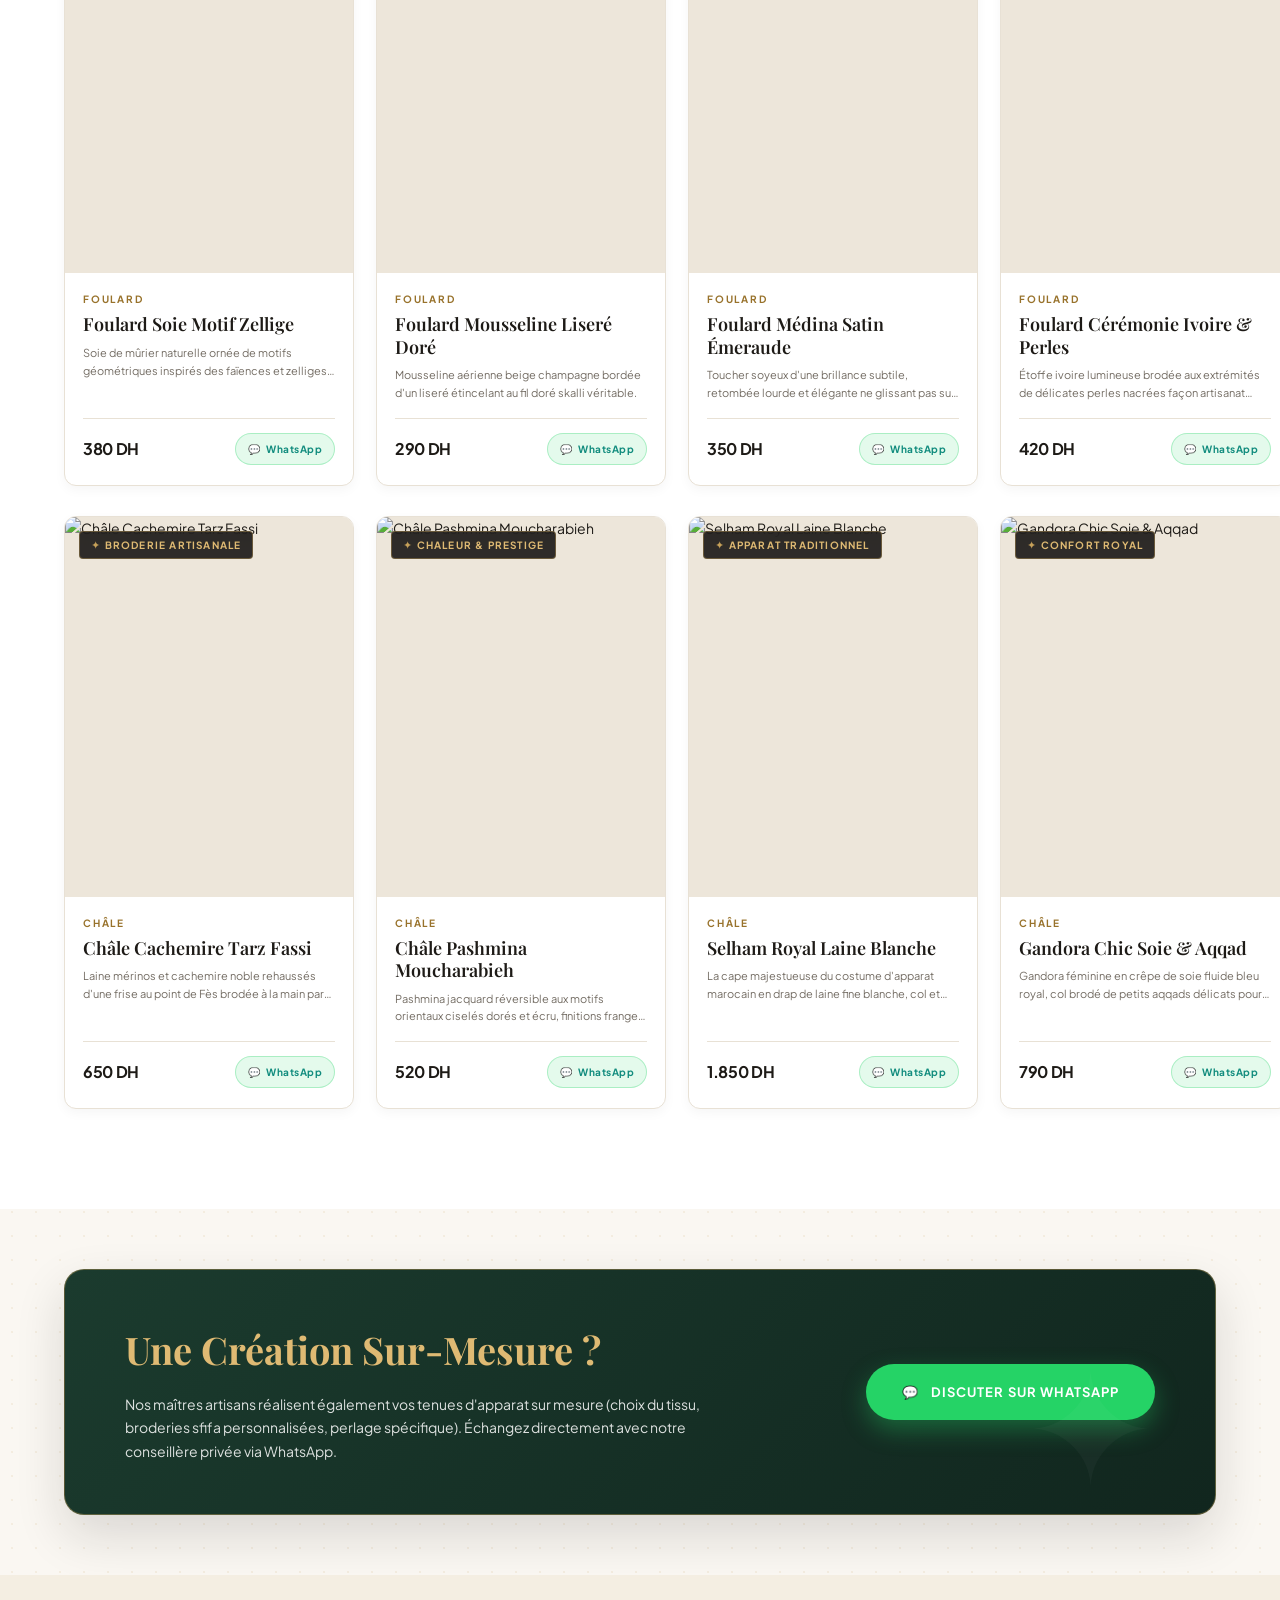
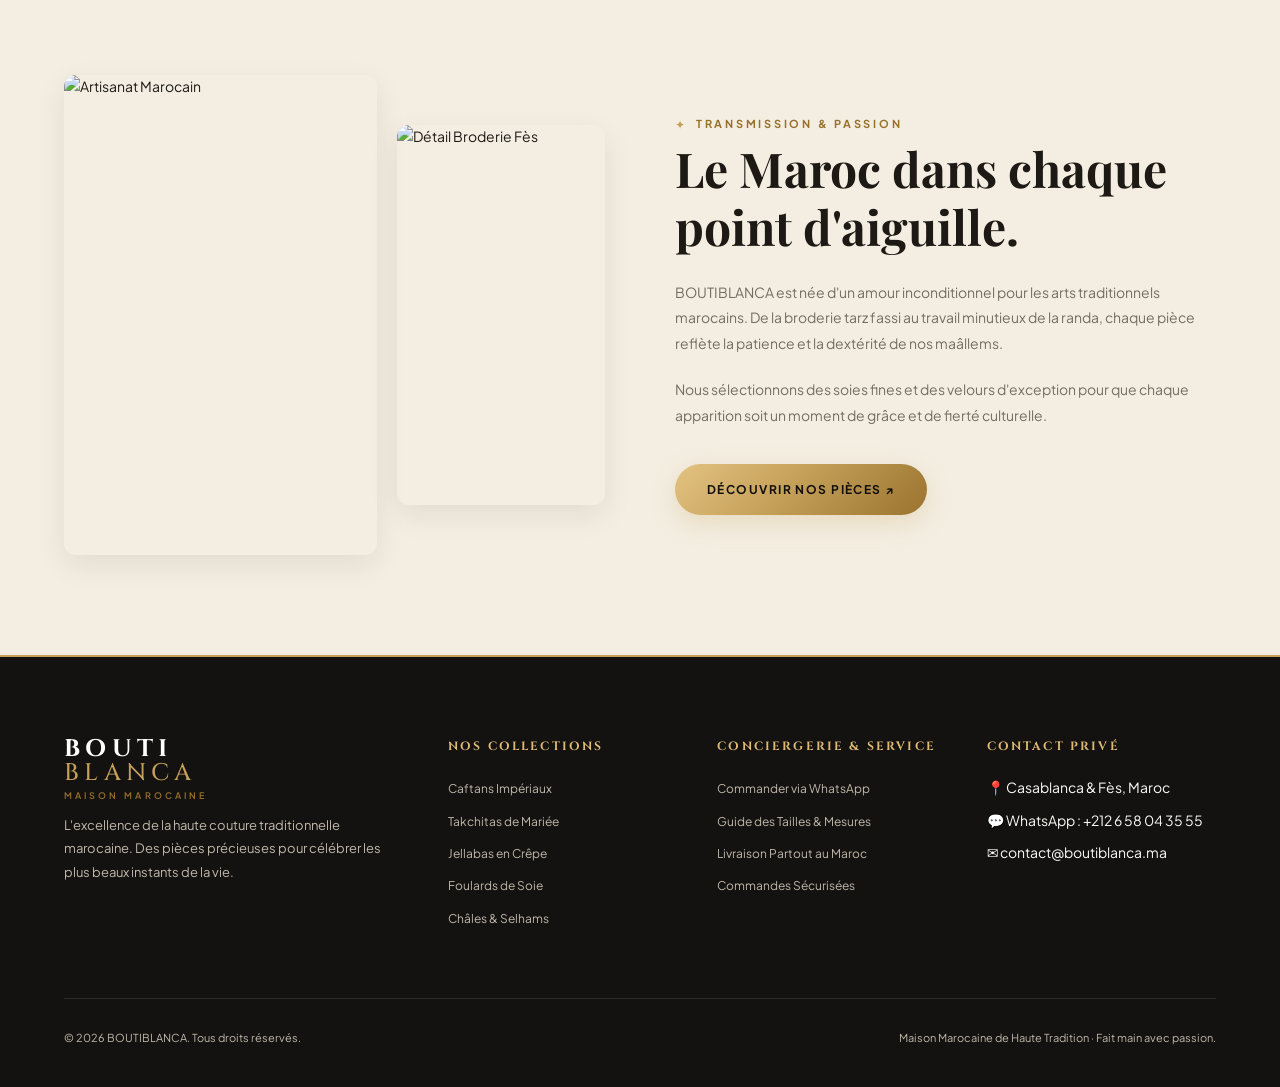
==== commit c8c5f774: "fix: corriger blocage ecran admin (CSS hidden & verification profil) et remplacer wa.me par api.what" ====
--- a/index.html
+++ b/index.html
@@ -40,7 +40,7 @@
     </nav>
 
     <div class="header-actions">
-      <a class="btn-header-wa" id="btn-header-wa" href="https://wa.me/212658043555?text=Bonjour%20BOUTIBLANCA%2C%20je%20souhaite%20un%20conseil%20personnalis%C3%A9" target="_blank" rel="noopener noreferrer">
+      <a class="btn-header-wa" id="btn-header-wa" href="https://api.whatsapp.com/send?phone=212658043555&text=Bonjour%20BOUTIBLANCA%2C%20je%20souhaite%20un%20conseil%20personnalis%C3%A9" target="_blank" rel="noopener noreferrer">
         <span>💬</span> <span data-i18n="waVip">WhatsApp VIP</span>
       </a>
       <button class="language-switch" id="language-switch" aria-label="Changer de langue">عربي</button>
@@ -118,7 +118,7 @@
           <a class="btn-primary-gold" href="#collection">
             <span data-i18n="discover">Explorer la Collection ↗</span>
           </a>
-          <a class="btn-outline-wa" id="hero-wa-btn" href="https://wa.me/212658043555?text=Bonjour%20BOUTIBLANCA%2C%20je%20souhaite%20un%20conseil%20pour%20une%20cr%C3%A9ation" target="_blank" rel="noopener noreferrer">
+          <a class="btn-outline-wa" id="hero-wa-btn" href="https://api.whatsapp.com/send?phone=212658043555&text=Bonjour%20BOUTIBLANCA%2C%20je%20souhaite%20un%20conseil%20pour%20une%20cr%C3%A9ation" target="_blank" rel="noopener noreferrer">
             <span>💬</span>
             <span data-i18n="directWa">Conseil Privé WhatsApp</span>
           </a>
@@ -309,7 +309,7 @@
           Nos maîtres artisans réalisent également vos tenues d'apparat sur mesure (choix du tissu, broderies sfifa personnalisées, perlage spécifique). Échangez directement avec notre conseillère privée via WhatsApp.
         </p>
       </div>
-      <a class="btn-vip-wa" href="https://wa.me/212658043555?text=Salam%20BOUTIBLANCA%2C%20je%20souhaite%20un%20devis%20pour%20une%20cr%C3%A9ation%20sur-mesure" target="_blank" rel="noopener noreferrer">
+      <a class="btn-vip-wa" href="https://api.whatsapp.com/send?phone=212658043555&text=Salam%20BOUTIBLANCA%2C%20je%20souhaite%20un%20devis%20pour%20une%20cr%C3%A9ation%20sur-mesure" target="_blank" rel="noopener noreferrer">
         <span>💬</span>
         <span data-i18n="vipWaBtn">Discuter sur WhatsApp</span>
       </a>
@@ -369,8 +369,8 @@
       <div class="footer-col">
         <h4 data-i18n="footerServices">Conciergerie & Service</h4>
         <ul>
-          <li><a href="https://wa.me/212658043555" target="_blank">Commander via WhatsApp</a></li>
-          <li><a href="https://wa.me/212658043555" target="_blank">Guide des Tailles & Mesures</a></li>
+          <li><a href="https://api.whatsapp.com/send?phone=212658043555" target="_blank">Commander via WhatsApp</a></li>
+          <li><a href="https://api.whatsapp.com/send?phone=212658043555" target="_blank">Guide des Tailles & Mesures</a></li>
           <li><a href="#top-carousel">Livraison Partout au Maroc</a></li>
           <li><a href="#collection">Commandes Sécurisées</a></li>
         </ul>
@@ -393,7 +393,7 @@
   </footer>
 
   <!-- BOUTON FLOTTANT WHATSAPP TOUJOURS ACCESSIBLE -->
-  <a class="floating-wa-button" id="floating-wa-btn" href="https://wa.me/212658043555?text=Bonjour%20BOUTIBLANCA%2C%20je%20souhaite%20un%20conseil" target="_blank" rel="noopener noreferrer" aria-label="Contacter sur WhatsApp">
+  <a class="floating-wa-button" id="floating-wa-btn" href="https://api.whatsapp.com/send?phone=212658043555&text=Bonjour%20BOUTIBLANCA%2C%20je%20souhaite%20un%20conseil" target="_blank" rel="noopener noreferrer" aria-label="Contacter sur WhatsApp">
     <span class="floating-wa-pill" id="floating-wa-text" data-i18n="floatingWaPill">Conseillère en direct 💬</span>
     <span class="floating-wa-circle">💬</span>
   </a>
